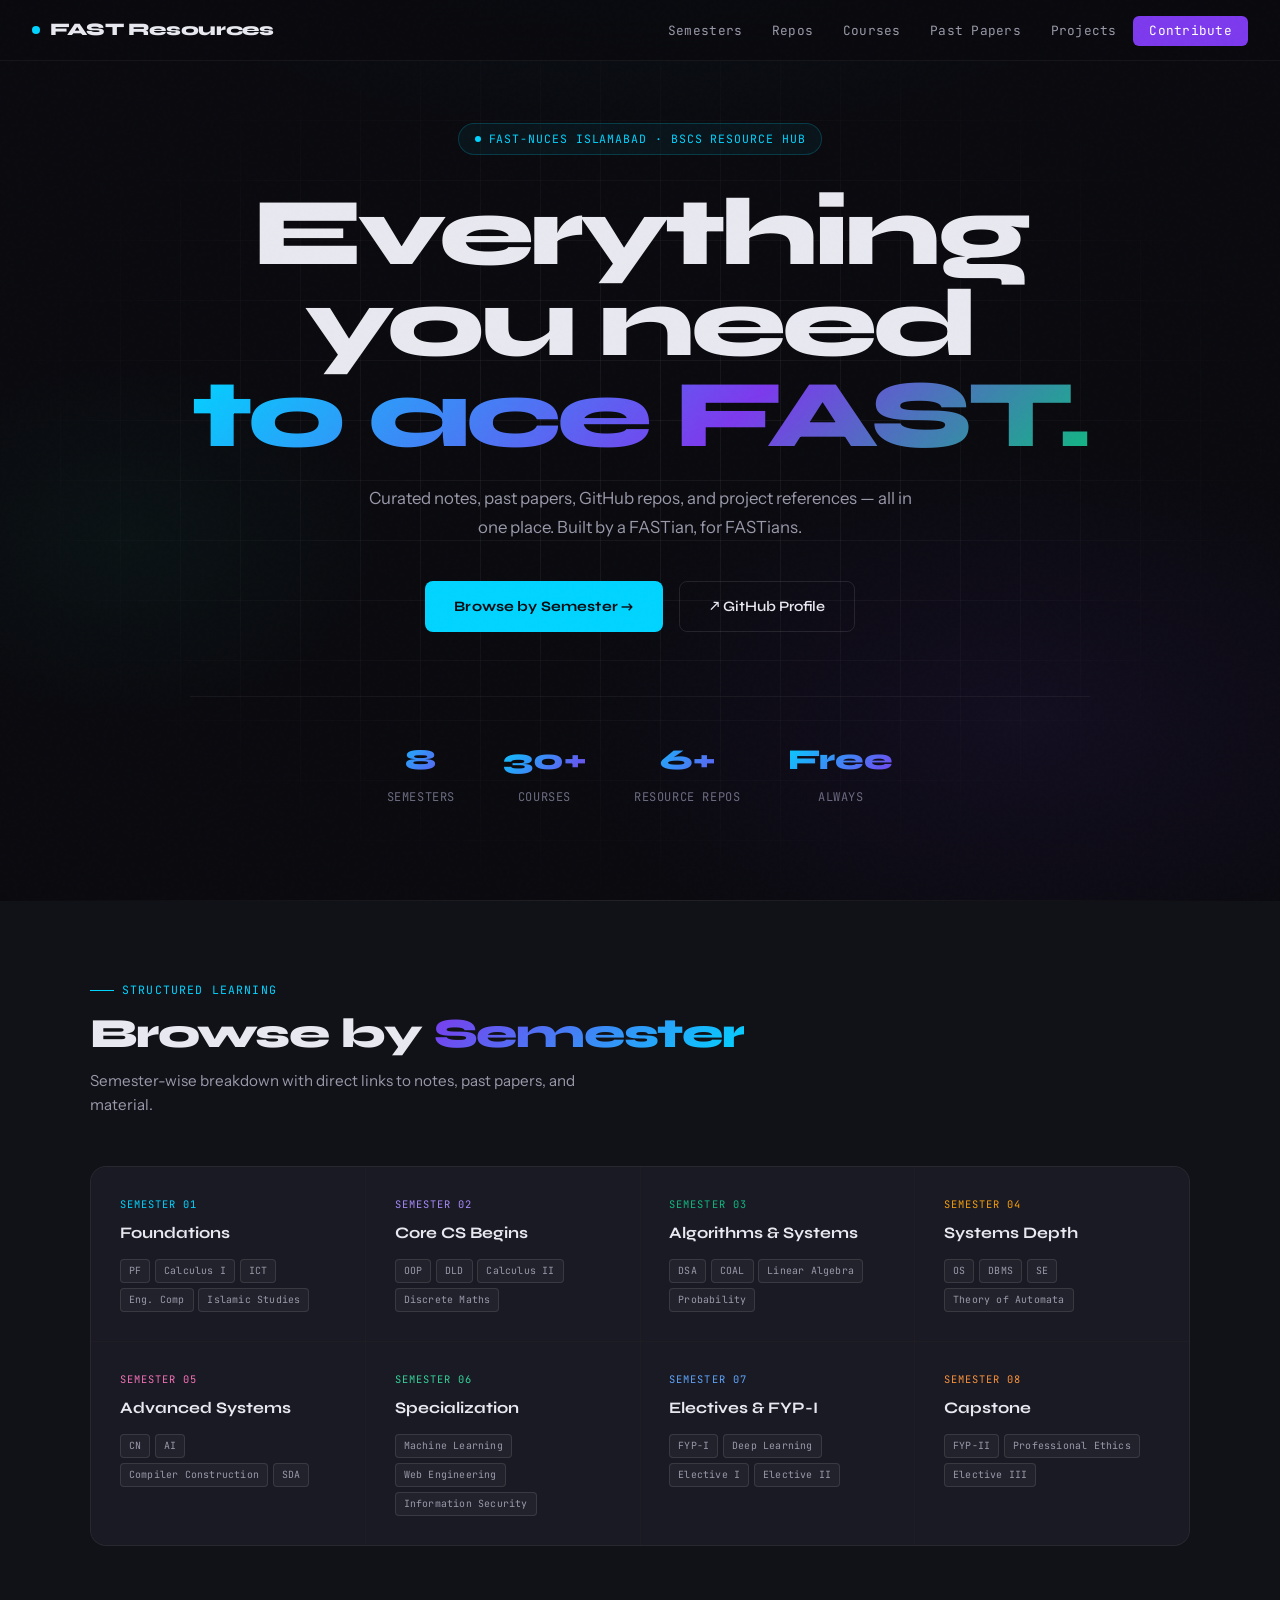
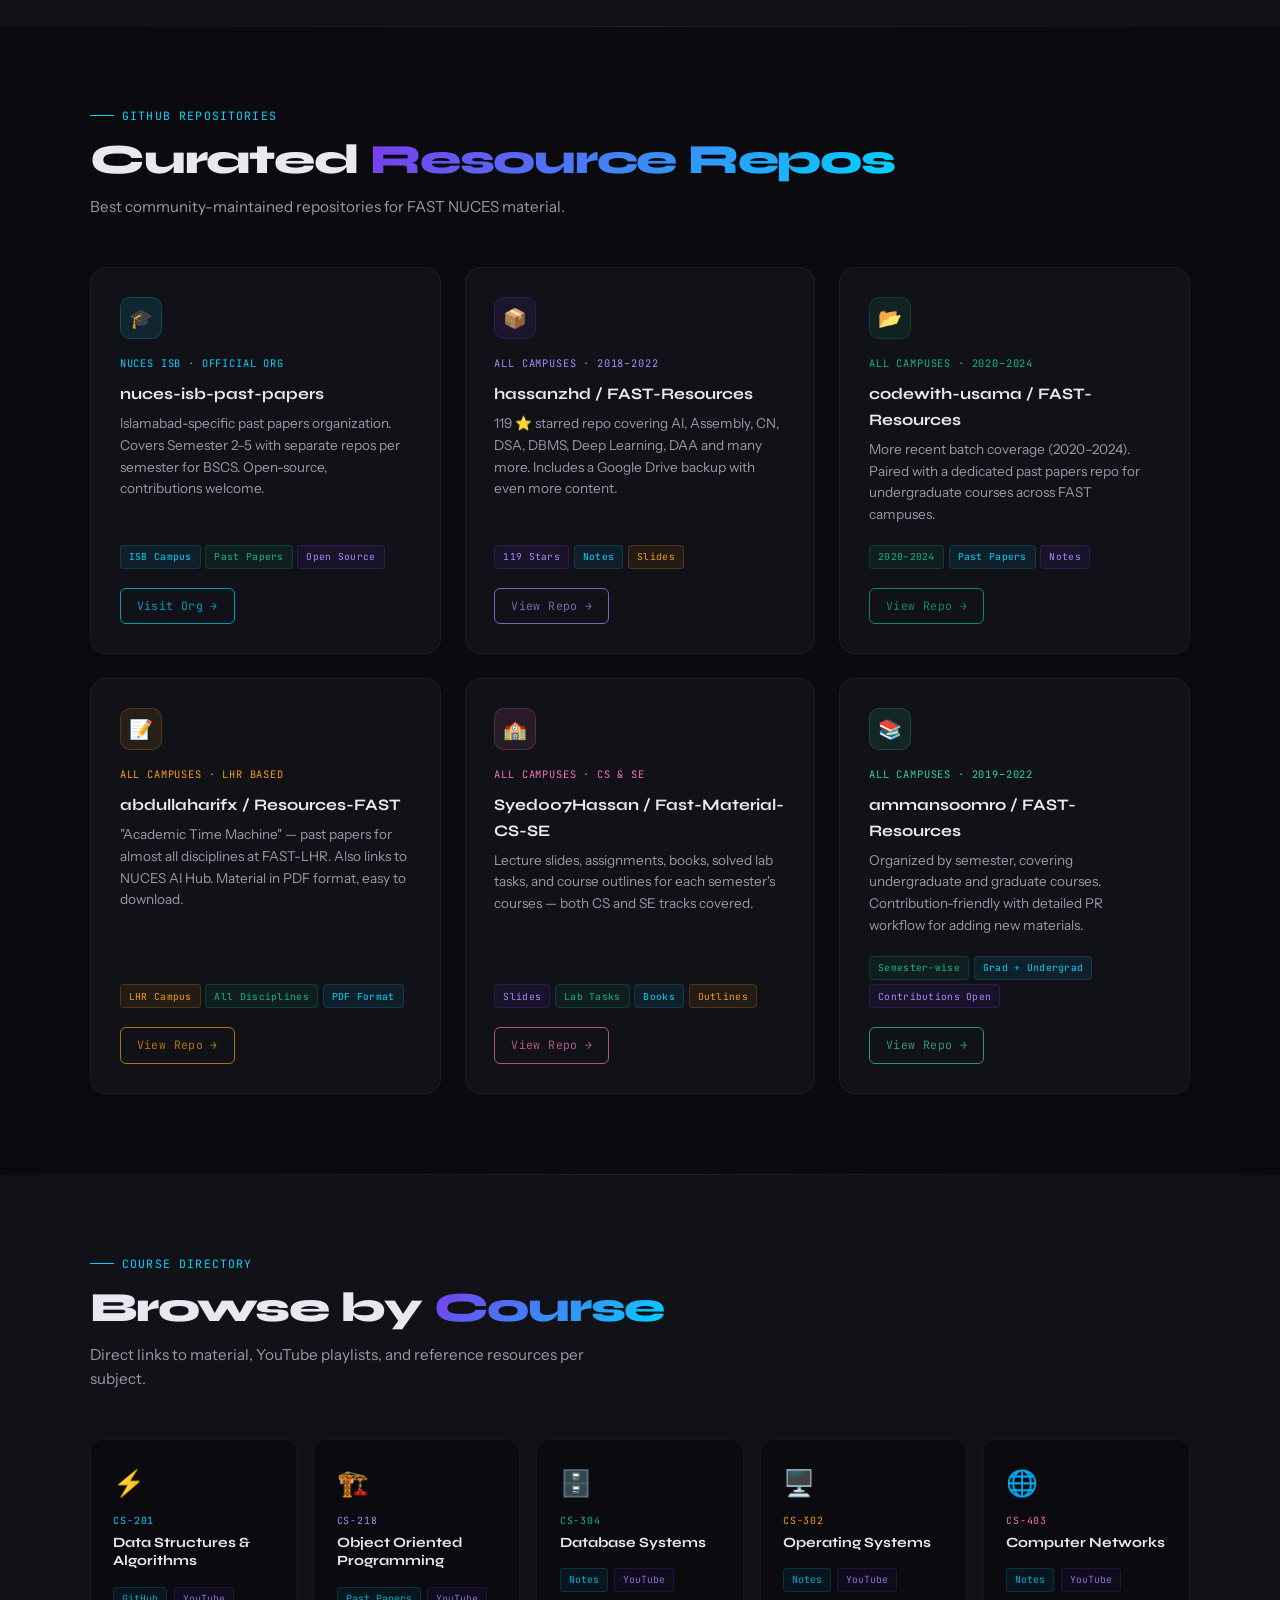
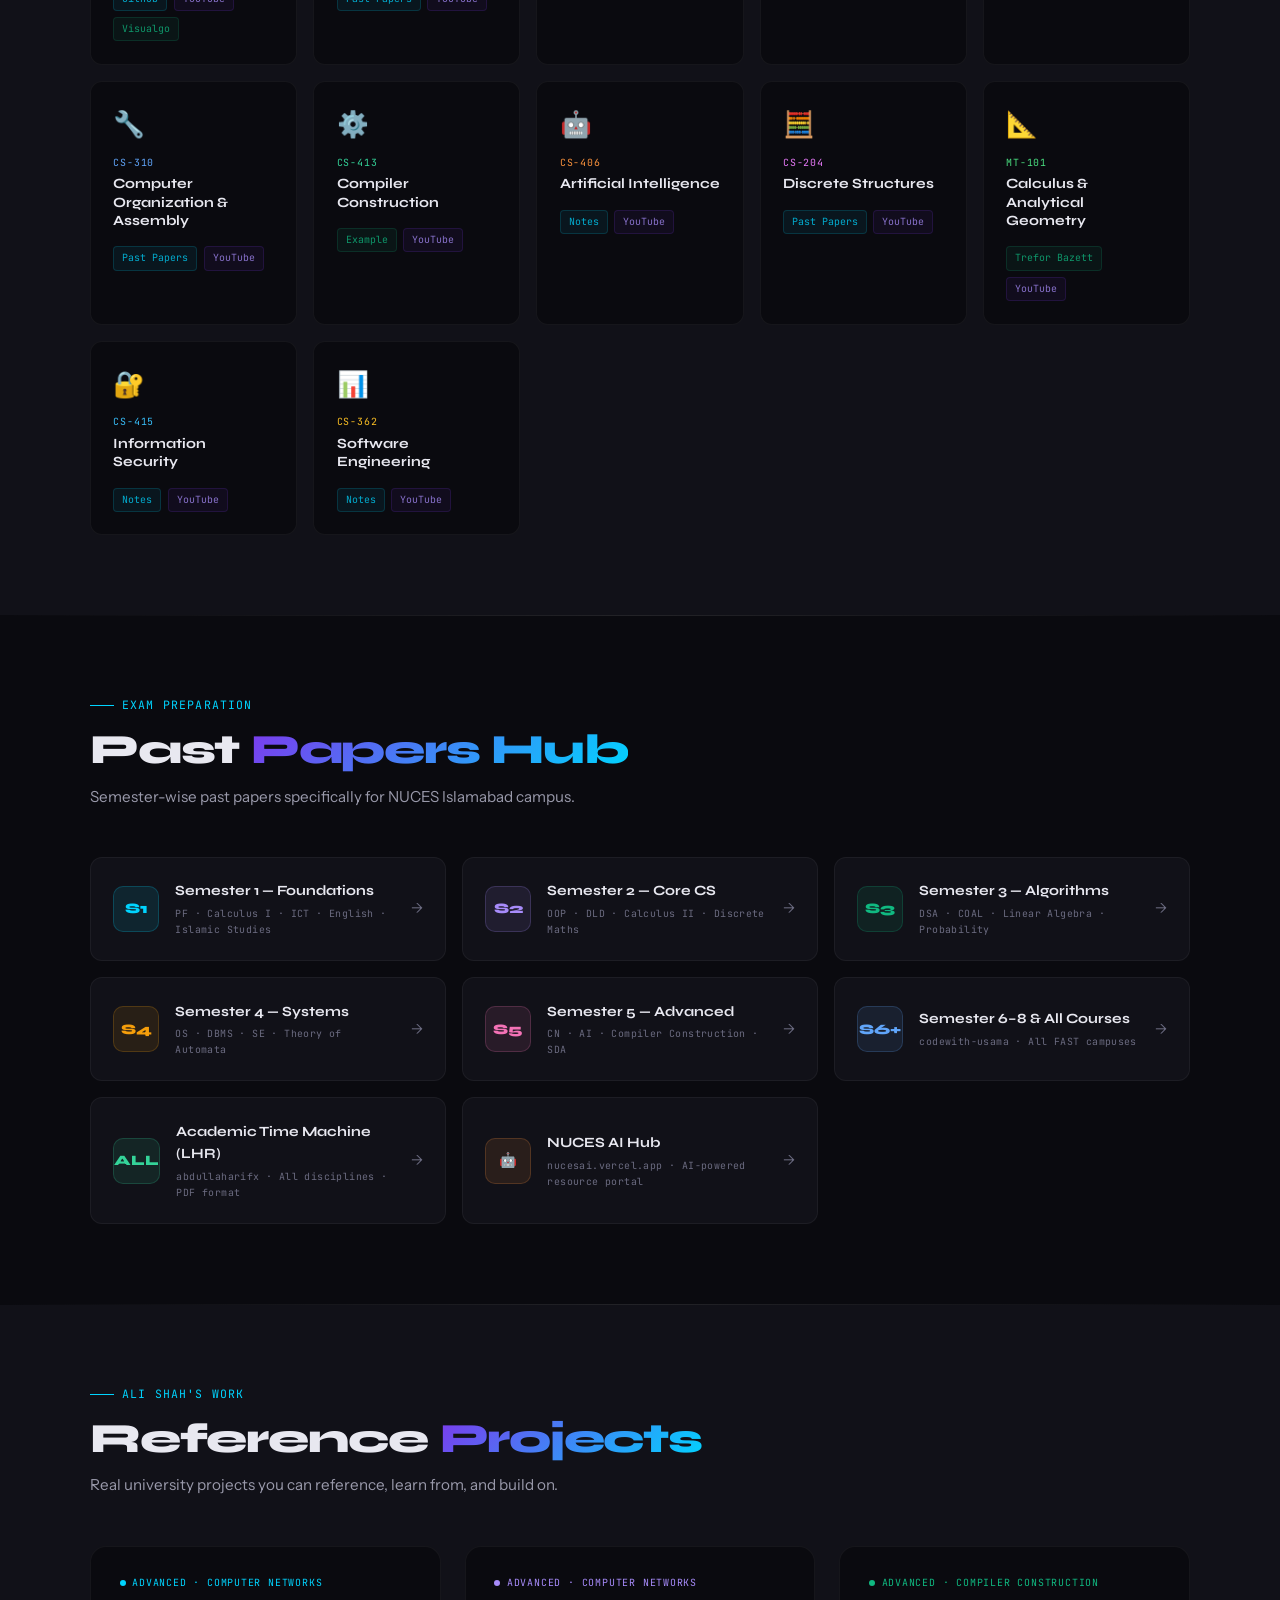
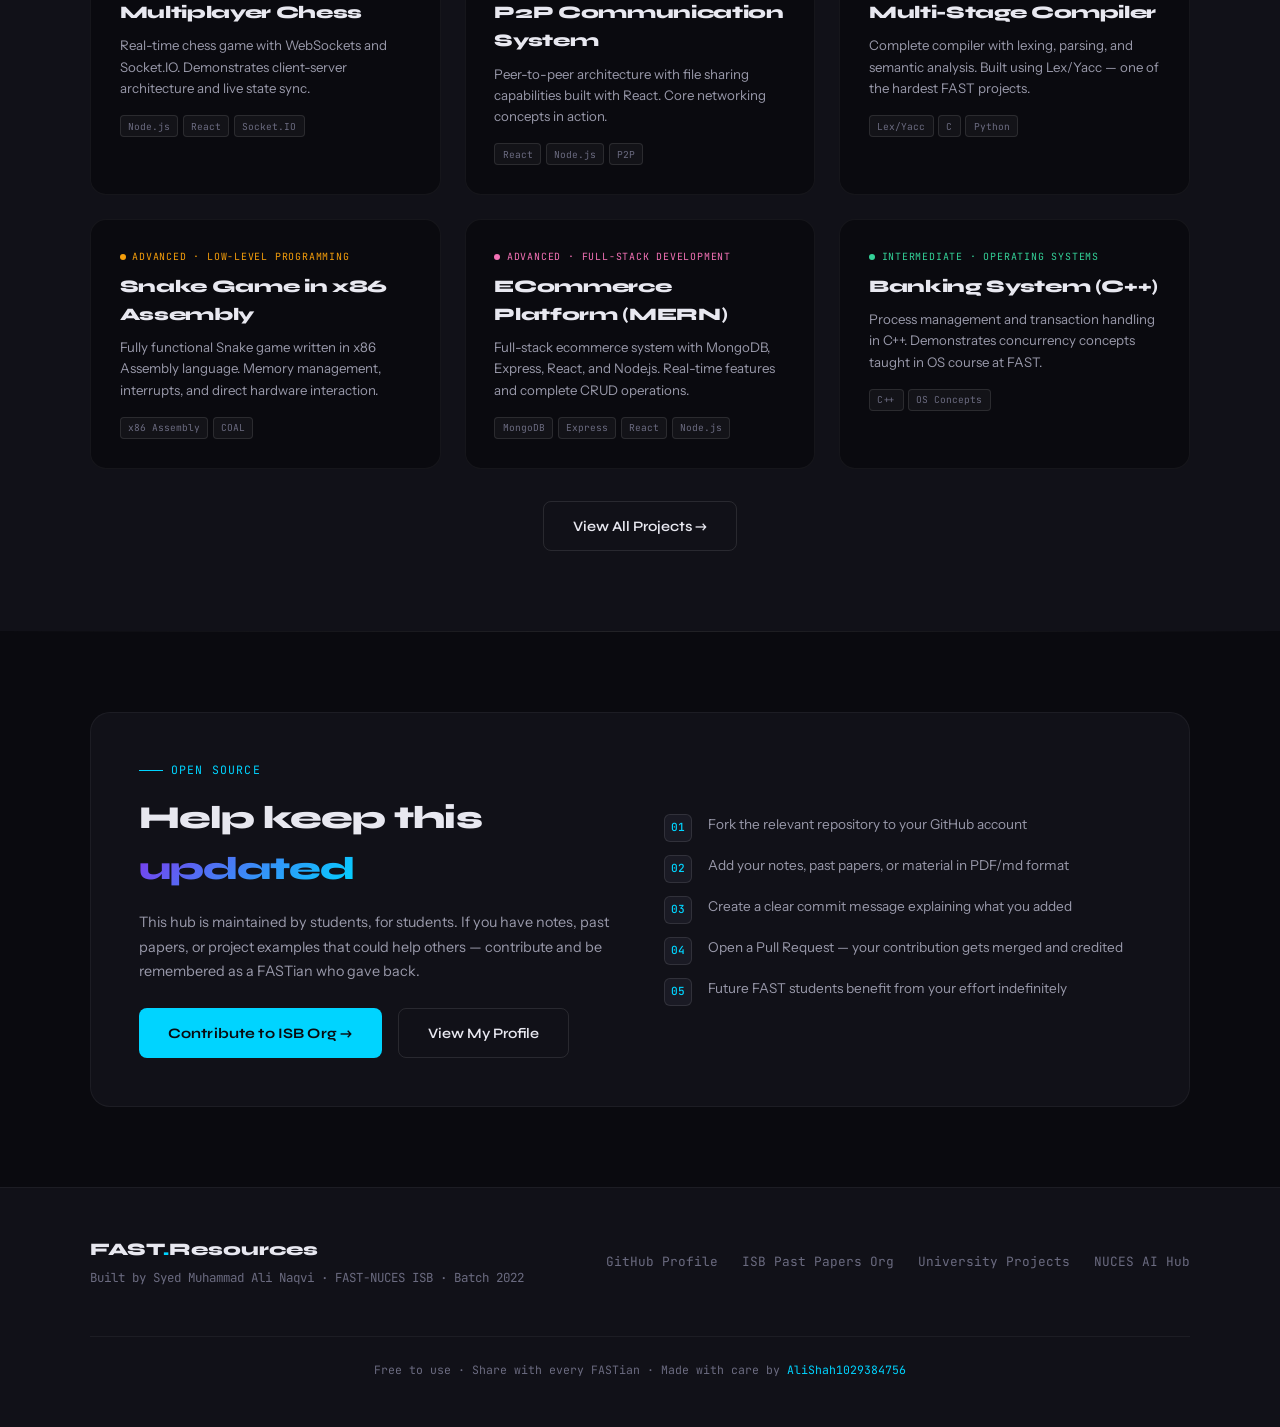
==== index.html @ dc17f8e6 "feat: add FAST-NUCES resource hub website" ====
<!DOCTYPE html>
<html lang="en">
<head>
<meta charset="UTF-8">
<meta name="viewport" content="width=device-width, initial-scale=1.0">
<title>FAST NUCES — Resource Hub</title>
<meta name="description" content="FAST-NUCES resource hub with semester-wise notes, past papers, course links, curated repositories, and project references.">
<link rel="preconnect" href="https://fonts.googleapis.com">
<link href="https://fonts.googleapis.com/css2?family=Syne:wght@400;600;700;800&family=JetBrains+Mono:wght@300;400;500&family=Instrument+Sans:wght@400;500;600&display=swap" rel="stylesheet">
<style>
  :root {
    --bg: #0a0a0f;
    --surface: #111118;
    --surface2: #1a1a24;
    --border: #ffffff0d;
    --border-bright: #ffffff1a;
    --accent: #00d4ff;
    --accent2: #7c3aed;
    --accent3: #10b981;
    --accent4: #f59e0b;
    --text: #e8e8f0;
    --text-muted: #6b6b80;
    --text-dim: #9999aa;
    --red: #ef4444;
    --font-display: 'Syne', sans-serif;
    --font-mono: 'JetBrains Mono', monospace;
    --font-body: 'Instrument Sans', sans-serif;
  }
  *, *::before, *::after { box-sizing: border-box; margin: 0; padding: 0; }
  html { scroll-behavior: smooth; }
  body {
    background: var(--bg);
    color: var(--text);
    font-family: var(--font-body);
    line-height: 1.6;
    overflow-x: hidden;
  }

  /* Noise texture overlay */
  body::before {
    content: '';
    position: fixed;
    inset: 0;
    background-image: url("data:image/svg+xml,%3Csvg viewBox='0 0 256 256' xmlns='http://www.w3.org/2000/svg'%3E%3Cfilter id='noise'%3E%3CfeTurbulence type='fractalNoise' baseFrequency='0.9' numOctaves='4' stitchTiles='stitch'/%3E%3C/filter%3E%3Crect width='100%25' height='100%25' filter='url(%23noise)' opacity='0.03'/%3E%3C/svg%3E");
    pointer-events: none;
    z-index: 1000;
    opacity: 0.4;
  }

  /* ===== SCROLLBAR ===== */
  ::-webkit-scrollbar { width: 4px; }
  ::-webkit-scrollbar-track { background: var(--bg); }
  ::-webkit-scrollbar-thumb { background: var(--accent2); border-radius: 2px; }

  /* ===== NAVBAR ===== */
  nav {
    position: fixed; top: 0; left: 0; right: 0;
    z-index: 100;
    display: flex; align-items: center; justify-content: space-between;
    padding: 1rem 2rem;
    background: rgba(10,10,15,0.85);
    backdrop-filter: blur(20px);
    border-bottom: 1px solid var(--border);
  }
  .nav-logo {
    font-family: var(--font-display);
    font-weight: 800;
    font-size: 1.1rem;
    letter-spacing: -0.02em;
    color: var(--text);
    text-decoration: none;
    display: flex; align-items: center; gap: 0.6rem;
  }
  .nav-logo span.dot {
    width: 8px; height: 8px;
    background: var(--accent);
    border-radius: 50%;
    display: inline-block;
    animation: pulse 2s infinite;
  }
  @keyframes pulse {
    0%,100% { opacity: 1; transform: scale(1); }
    50% { opacity: 0.4; transform: scale(0.8); }
  }
  .nav-links {
    display: flex; gap: 0.25rem;
    list-style: none;
  }
  .nav-links a {
    color: var(--text-dim);
    text-decoration: none;
    font-size: 0.8rem;
    font-family: var(--font-mono);
    padding: 0.4rem 0.8rem;
    border-radius: 6px;
    transition: all 0.2s;
    letter-spacing: 0.02em;
  }
  .nav-links a:hover { color: var(--accent); background: var(--surface2); }
  .nav-links a.active { color: var(--accent); background: var(--surface2); }
  .nav-cta {
    background: var(--accent2);
    color: white !important;
    padding: 0.4rem 1rem !important;
    border-radius: 6px !important;
  }
  .nav-cta:hover { background: #6d28d9 !important; }
  .hamburger { display: none; flex-direction: column; gap: 5px; cursor: pointer; padding: 4px; }
  .hamburger span { display: block; width: 22px; height: 2px; background: var(--text); border-radius: 2px; transition: all 0.3s; }

  /* ===== HERO ===== */
  .hero {
    min-height: 100vh;
    display: flex; flex-direction: column; justify-content: center;
    padding: 6rem 2rem 4rem;
    position: relative;
    overflow: hidden;
  }
  .hero-bg {
    position: absolute; inset: 0;
    background:
      radial-gradient(ellipse 80% 60% at 50% -20%, rgba(0,212,255,0.06) 0%, transparent 60%),
      radial-gradient(ellipse 60% 50% at 80% 80%, rgba(124,58,237,0.08) 0%, transparent 60%),
      radial-gradient(ellipse 40% 40% at 10% 60%, rgba(16,185,129,0.05) 0%, transparent 50%);
  }
  .hero-grid {
    position: absolute; inset: 0;
    background-image:
      linear-gradient(var(--border) 1px, transparent 1px),
      linear-gradient(90deg, var(--border) 1px, transparent 1px);
    background-size: 60px 60px;
    mask-image: radial-gradient(ellipse at center, black 20%, transparent 75%);
  }
  .hero-content {
    position: relative;
    max-width: 900px;
    margin: 0 auto;
    text-align: center;
  }
  .hero-badge {
    display: inline-flex; align-items: center; gap: 0.5rem;
    font-family: var(--font-mono);
    font-size: 0.72rem;
    color: var(--accent);
    border: 1px solid rgba(0,212,255,0.2);
    padding: 0.35rem 1rem;
    border-radius: 100px;
    margin-bottom: 2rem;
    background: rgba(0,212,255,0.05);
    letter-spacing: 0.08em;
    text-transform: uppercase;
    animation: fadeDown 0.6s ease both;
  }
  .hero-badge::before {
    content: '';
    width: 6px; height: 6px;
    background: var(--accent);
    border-radius: 50%;
  }
  .hero h1 {
    font-family: var(--font-display);
    font-size: clamp(3rem, 8vw, 6rem);
    font-weight: 800;
    line-height: 0.95;
    letter-spacing: -0.04em;
    margin-bottom: 1.5rem;
    animation: fadeDown 0.6s 0.1s ease both;
  }
  .hero h1 .line1 { display: block; color: var(--text); }
  .hero h1 .line2 {
    display: block;
    background: linear-gradient(135deg, var(--accent) 0%, var(--accent2) 60%, var(--accent3) 100%);
    -webkit-background-clip: text; -webkit-text-fill-color: transparent;
    background-clip: text;
  }
  .hero-desc {
    font-size: 1.05rem;
    color: var(--text-dim);
    max-width: 560px;
    margin: 0 auto 2.5rem;
    animation: fadeDown 0.6s 0.2s ease both;
    line-height: 1.7;
  }
  .hero-actions {
    display: flex; gap: 1rem; justify-content: center; flex-wrap: wrap;
    animation: fadeDown 0.6s 0.3s ease both;
  }
  .btn-primary {
    display: inline-flex; align-items: center; gap: 0.5rem;
    background: var(--accent);
    color: #0a0a0f;
    font-family: var(--font-display);
    font-weight: 700;
    font-size: 0.9rem;
    padding: 0.8rem 1.8rem;
    border-radius: 8px;
    text-decoration: none;
    letter-spacing: 0.01em;
    transition: all 0.2s;
  }
  .btn-primary:hover { background: #00b8d9; transform: translateY(-2px); box-shadow: 0 8px 30px rgba(0,212,255,0.3); }
  .btn-secondary {
    display: inline-flex; align-items: center; gap: 0.5rem;
    background: transparent;
    color: var(--text);
    font-family: var(--font-display);
    font-weight: 600;
    font-size: 0.9rem;
    padding: 0.8rem 1.8rem;
    border-radius: 8px;
    border: 1px solid var(--border-bright);
    text-decoration: none;
    transition: all 0.2s;
  }
  .btn-secondary:hover { border-color: var(--accent2); color: var(--accent2); transform: translateY(-2px); }

  /* Stats row */
  .hero-stats {
    display: flex; justify-content: center; gap: 3rem; flex-wrap: wrap;
    margin-top: 4rem;
    padding-top: 2.5rem;
    border-top: 1px solid var(--border);
    animation: fadeDown 0.6s 0.4s ease both;
  }
  .stat { text-align: center; }
  .stat-num {
    font-family: var(--font-display);
    font-size: 1.8rem; font-weight: 800;
    background: linear-gradient(135deg, var(--accent), var(--accent2));
    -webkit-background-clip: text; -webkit-text-fill-color: transparent; background-clip: text;
    display: block;
  }
  .stat-label { font-size: 0.75rem; color: var(--text-muted); font-family: var(--font-mono); letter-spacing: 0.05em; text-transform: uppercase; }

  /* ===== SECTION WRAPPER ===== */
  section { padding: 5rem 2rem; }
  .container { max-width: 1100px; margin: 0 auto; }
  .section-header { margin-bottom: 3rem; }
  .section-tag {
    font-family: var(--font-mono);
    font-size: 0.72rem;
    color: var(--accent);
    letter-spacing: 0.1em;
    text-transform: uppercase;
    display: flex; align-items: center; gap: 0.5rem;
    margin-bottom: 0.75rem;
  }
  .section-tag::before {
    content: '';
    width: 24px; height: 1px; background: var(--accent);
  }
  .section-title {
    font-family: var(--font-display);
    font-size: clamp(1.8rem, 4vw, 2.6rem);
    font-weight: 800;
    letter-spacing: -0.03em;
    color: var(--text);
    line-height: 1.1;
  }
  .section-title span {
    background: linear-gradient(135deg, var(--accent2), var(--accent));
    -webkit-background-clip: text; -webkit-text-fill-color: transparent; background-clip: text;
  }
  .section-desc {
    color: var(--text-dim);
    margin-top: 0.75rem;
    font-size: 0.95rem;
    max-width: 500px;
  }

  /* ===== SEMESTER SECTION ===== */
  #semesters { background: var(--surface); }
  .sem-grid {
    display: grid;
    grid-template-columns: repeat(auto-fill, minmax(240px, 1fr));
    gap: 1px;
    background: var(--border);
    border: 1px solid var(--border);
    border-radius: 16px;
    overflow: hidden;
  }
  .sem-card {
    background: var(--surface2);
    padding: 1.8rem;
    cursor: pointer;
    transition: all 0.25s;
    position: relative;
    overflow: hidden;
    text-decoration: none;
    display: block;
  }
  .sem-card::before {
    content: '';
    position: absolute; top: 0; left: 0; right: 0; height: 2px;
    background: linear-gradient(90deg, transparent, var(--sem-color, var(--accent)), transparent);
    opacity: 0;
    transition: opacity 0.3s;
  }
  .sem-card:hover::before { opacity: 1; }
  .sem-card:hover { background: #1e1e2c; transform: translateY(-2px); }
  .sem-num {
    font-family: var(--font-mono);
    font-size: 0.65rem;
    color: var(--sem-color, var(--accent));
    letter-spacing: 0.1em;
    text-transform: uppercase;
    margin-bottom: 0.5rem;
  }
  .sem-title {
    font-family: var(--font-display);
    font-size: 1rem;
    font-weight: 700;
    color: var(--text);
    margin-bottom: 0.8rem;
  }
  .sem-courses {
    display: flex; flex-wrap: wrap; gap: 0.3rem;
  }
  .sem-tag {
    font-size: 0.62rem;
    font-family: var(--font-mono);
    padding: 0.2rem 0.5rem;
    background: rgba(255,255,255,0.04);
    border: 1px solid var(--border-bright);
    border-radius: 4px;
    color: var(--text-dim);
    letter-spacing: 0.02em;
  }
  .sem-arrow {
    position: absolute; right: 1.2rem; top: 50%; transform: translateY(-50%);
    color: var(--text-muted); font-size: 1.2rem;
    opacity: 0; transition: all 0.2s;
  }
  .sem-card:hover .sem-arrow { opacity: 1; right: 0.9rem; color: var(--sem-color, var(--accent)); }

  /* ===== RESOURCES GRID ===== */
  .resources-grid {
    display: grid;
    grid-template-columns: repeat(auto-fill, minmax(320px, 1fr));
    gap: 1.5rem;
  }
  .resource-card {
    background: var(--surface);
    border: 1px solid var(--border);
    border-radius: 16px;
    padding: 1.8rem;
    transition: all 0.25s;
    position: relative;
    overflow: hidden;
    text-decoration: none;
    display: flex; flex-direction: column;
  }
  .resource-card::after {
    content: '';
    position: absolute;
    bottom: 0; left: 0; right: 0;
    height: 1px;
    background: linear-gradient(90deg, transparent, var(--card-accent, var(--accent)), transparent);
    opacity: 0;
    transition: opacity 0.3s;
  }
  .resource-card:hover::after { opacity: 1; }
  .resource-card:hover {
    border-color: var(--border-bright);
    transform: translateY(-3px);
    box-shadow: 0 16px 40px rgba(0,0,0,0.4);
  }
  .resource-icon {
    width: 42px; height: 42px;
    border-radius: 10px;
    display: flex; align-items: center; justify-content: center;
    font-size: 1.2rem;
    margin-bottom: 1rem;
    background: var(--icon-bg, rgba(0,212,255,0.1));
    border: 1px solid var(--icon-border, rgba(0,212,255,0.2));
  }
  .resource-name {
    font-family: var(--font-display);
    font-size: 1rem;
    font-weight: 700;
    color: var(--text);
    margin-bottom: 0.4rem;
  }
  .resource-campus {
    font-family: var(--font-mono);
    font-size: 0.65rem;
    letter-spacing: 0.08em;
    text-transform: uppercase;
    color: var(--card-accent, var(--accent));
    margin-bottom: 0.6rem;
  }
  .resource-desc {
    font-size: 0.85rem;
    color: var(--text-dim);
    flex: 1;
    line-height: 1.6;
    margin-bottom: 1.2rem;
  }
  .resource-tags {
    display: flex; flex-wrap: wrap; gap: 0.3rem;
    margin-bottom: 1.2rem;
  }
  .rtag {
    font-family: var(--font-mono);
    font-size: 0.6rem;
    padding: 0.2rem 0.5rem;
    border-radius: 4px;
    letter-spacing: 0.03em;
  }
  .rtag-blue { background: rgba(0,212,255,0.08); color: var(--accent); border: 1px solid rgba(0,212,255,0.15); }
  .rtag-purple { background: rgba(124,58,237,0.08); color: #a78bfa; border: 1px solid rgba(124,58,237,0.2); }
  .rtag-green { background: rgba(16,185,129,0.08); color: var(--accent3); border: 1px solid rgba(16,185,129,0.2); }
  .rtag-yellow { background: rgba(245,158,11,0.08); color: var(--accent4); border: 1px solid rgba(245,158,11,0.2); }
  .resource-link {
    display: inline-flex; align-items: center; gap: 0.4rem;
    font-family: var(--font-mono);
    font-size: 0.72rem;
    color: var(--card-accent, var(--accent));
    text-decoration: none;
    letter-spacing: 0.03em;
    margin-top: auto;
    padding: 0.5rem 1rem;
    border: 1px solid var(--card-accent, var(--accent));
    border-radius: 6px;
    width: fit-content;
    opacity: 0.7;
    transition: all 0.2s;
  }
  .resource-link:hover { opacity: 1; background: rgba(255,255,255,0.04); }

  /* ===== COURSES SECTION ===== */
  #courses { background: var(--surface); }
  .courses-grid {
    display: grid;
    grid-template-columns: repeat(auto-fill, minmax(200px, 1fr));
    gap: 1rem;
  }
  .course-card {
    background: var(--bg);
    border: 1px solid var(--border);
    border-radius: 12px;
    padding: 1.4rem;
    transition: all 0.2s;
    cursor: pointer;
    position: relative;
    overflow: hidden;
  }
  .course-card:hover {
    border-color: var(--c-color, var(--accent));
    background: var(--surface2);
    transform: translateY(-2px);
  }
  .course-card:hover .course-icon { transform: scale(1.1); }
  .course-icon {
    font-size: 1.6rem; margin-bottom: 0.6rem;
    display: block;
    transition: transform 0.2s;
  }
  .course-code {
    font-family: var(--font-mono);
    font-size: 0.62rem;
    letter-spacing: 0.08em;
    text-transform: uppercase;
    color: var(--c-color, var(--accent));
    margin-bottom: 0.3rem;
  }
  .course-name {
    font-family: var(--font-display);
    font-size: 0.88rem;
    font-weight: 700;
    color: var(--text);
    line-height: 1.3;
  }
  .course-links {
    display: flex; gap: 0.4rem; margin-top: 1rem; flex-wrap: wrap;
  }
  .clink {
    font-size: 0.62rem;
    font-family: var(--font-mono);
    padding: 0.2rem 0.5rem;
    border-radius: 4px;
    text-decoration: none;
    transition: all 0.2s;
  }
  .clink:hover { opacity: 1; }
  .clink-blue { background: rgba(0,212,255,0.08); color: var(--accent); border: 1px solid rgba(0,212,255,0.2); opacity: 0.8; }
  .clink-purple { background: rgba(124,58,237,0.08); color: #a78bfa; border: 1px solid rgba(124,58,237,0.2); opacity: 0.8; }
  .clink-green { background: rgba(16,185,129,0.08); color: var(--accent3); border: 1px solid rgba(16,185,129,0.2); opacity: 0.8; }

  /* ===== PAST PAPERS SECTION ===== */
  .papers-grid {
    display: grid;
    grid-template-columns: repeat(auto-fill, minmax(280px, 1fr));
    gap: 1rem;
  }
  .paper-card {
    background: var(--surface);
    border: 1px solid var(--border);
    border-radius: 12px;
    padding: 1.4rem;
    display: flex; align-items: center; gap: 1rem;
    transition: all 0.2s;
    text-decoration: none;
  }
  .paper-card:hover {
    border-color: var(--border-bright);
    background: var(--surface2);
    transform: translateX(4px);
  }
  .paper-sem-badge {
    min-width: 46px; height: 46px;
    border-radius: 10px;
    display: flex; align-items: center; justify-content: center;
    font-family: var(--font-display);
    font-weight: 800;
    font-size: 0.9rem;
    background: var(--badge-bg, rgba(0,212,255,0.1));
    color: var(--badge-color, var(--accent));
    border: 1px solid var(--badge-border, rgba(0,212,255,0.2));
    flex-shrink: 0;
  }
  .paper-info { flex: 1; }
  .paper-title {
    font-family: var(--font-display);
    font-size: 0.88rem;
    font-weight: 700;
    color: var(--text);
    margin-bottom: 0.2rem;
  }
  .paper-meta {
    font-family: var(--font-mono);
    font-size: 0.62rem;
    color: var(--text-muted);
    letter-spacing: 0.04em;
  }
  .paper-arrow { color: var(--text-muted); font-size: 0.9rem; transition: all 0.2s; }
  .paper-card:hover .paper-arrow { color: var(--accent); transform: translateX(3px); }

  /* ===== PROJECTS SECTION ===== */
  #projects { background: var(--surface); }
  .projects-grid {
    display: grid;
    grid-template-columns: repeat(auto-fill, minmax(300px, 1fr));
    gap: 1.5rem;
  }
  .project-card {
    background: var(--bg);
    border: 1px solid var(--border);
    border-radius: 16px;
    padding: 1.8rem;
    transition: all 0.25s;
    position: relative;
    overflow: hidden;
    text-decoration: none;
    display: block;
  }
  .project-card:hover {
    border-color: var(--p-color, var(--accent2));
    transform: translateY(-3px);
    box-shadow: 0 16px 40px rgba(0,0,0,0.4);
  }
  .project-level {
    font-family: var(--font-mono);
    font-size: 0.62rem;
    letter-spacing: 0.08em;
    text-transform: uppercase;
    color: var(--p-color, var(--accent2));
    margin-bottom: 0.5rem;
    display: flex; align-items: center; gap: 0.4rem;
  }
  .project-level::before {
    content: '';
    width: 6px; height: 6px;
    border-radius: 50%;
    background: var(--p-color, var(--accent2));
  }
  .project-name {
    font-family: var(--font-display);
    font-size: 1.1rem;
    font-weight: 800;
    color: var(--text);
    margin-bottom: 0.5rem;
    letter-spacing: -0.02em;
  }
  .project-desc {
    font-size: 0.83rem;
    color: var(--text-dim);
    line-height: 1.6;
    margin-bottom: 1rem;
  }
  .project-stack {
    display: flex; flex-wrap: wrap; gap: 0.3rem;
  }
  .stack-tag {
    font-family: var(--font-mono);
    font-size: 0.6rem;
    padding: 0.15rem 0.45rem;
    background: rgba(255,255,255,0.04);
    border: 1px solid var(--border-bright);
    border-radius: 4px;
    color: var(--text-muted);
  }

  /* ===== CONTRIBUTE SECTION ===== */
  .contribute-box {
    background: var(--surface);
    border: 1px solid var(--border);
    border-radius: 20px;
    padding: 3rem;
    display: grid;
    grid-template-columns: 1fr 1fr;
    gap: 3rem;
    align-items: center;
    position: relative;
    overflow: hidden;
  }
  .contribute-box::before {
    content: '';
    position: absolute; top: -1px; left: 0; right: 0; height: 1px;
    background: linear-gradient(90deg, transparent, var(--accent2), var(--accent), transparent);
  }
  .contribute-title {
    font-family: var(--font-display);
    font-size: 2rem;
    font-weight: 800;
    letter-spacing: -0.03em;
    margin-bottom: 1rem;
  }
  .contribute-title span {
    background: linear-gradient(135deg, var(--accent2), var(--accent));
    -webkit-background-clip: text; -webkit-text-fill-color: transparent; background-clip: text;
  }
  .contribute-desc {
    color: var(--text-dim);
    font-size: 0.9rem;
    line-height: 1.7;
    margin-bottom: 1.5rem;
  }
  .steps-list { list-style: none; display: flex; flex-direction: column; gap: 0.8rem; }
  .steps-list li {
    display: flex; align-items: flex-start; gap: 1rem;
    font-size: 0.85rem; color: var(--text-dim);
  }
  .step-num {
    min-width: 28px; height: 28px;
    border-radius: 6px;
    background: var(--surface2);
    border: 1px solid var(--border-bright);
    display: flex; align-items: center; justify-content: center;
    font-family: var(--font-mono);
    font-size: 0.7rem;
    color: var(--accent);
    font-weight: 500;
    flex-shrink: 0;
  }

  /* ===== FOOTER ===== */
  footer {
    background: var(--surface);
    border-top: 1px solid var(--border);
    padding: 3rem 2rem;
  }
  .footer-inner {
    max-width: 1100px; margin: 0 auto;
    display: flex; justify-content: space-between; align-items: center;
    flex-wrap: wrap; gap: 1rem;
  }
  .footer-brand {
    font-family: var(--font-display);
    font-weight: 800;
    font-size: 1.1rem;
    color: var(--text);
  }
  .footer-brand span { color: var(--accent); }
  .footer-desc {
    font-size: 0.78rem;
    color: var(--text-muted);
    margin-top: 0.2rem;
    font-family: var(--font-mono);
  }
  .footer-links {
    display: flex; gap: 1.5rem; flex-wrap: wrap;
  }
  .footer-links a {
    font-size: 0.8rem;
    color: var(--text-muted);
    text-decoration: none;
    font-family: var(--font-mono);
    transition: color 0.2s;
  }
  .footer-links a:hover { color: var(--accent); }
  .footer-copy {
    width: 100%;
    text-align: center;
    margin-top: 2rem;
    padding-top: 1.5rem;
    border-top: 1px solid var(--border);
    font-size: 0.72rem;
    color: var(--text-muted);
    font-family: var(--font-mono);
  }
  .footer-copy a { color: var(--accent); text-decoration: none; }

  /* ===== DIVIDER ===== */
  .divider {
    height: 1px;
    background: linear-gradient(90deg, transparent, var(--border-bright), transparent);
    margin: 0;
  }

  /* ===== ANIMATIONS ===== */
  @keyframes fadeDown {
    from { opacity: 0; transform: translateY(-16px); }
    to { opacity: 1; transform: translateY(0); }
  }
  .reveal {
    opacity: 0; transform: translateY(20px);
    transition: opacity 0.5s ease, transform 0.5s ease;
  }
  .reveal.visible { opacity: 1; transform: translateY(0); }

  /* ===== MOBILE ===== */
  @media (max-width: 768px) {
    .nav-links { display: none; flex-direction: column; position: absolute; top: 100%; left: 0; right: 0; background: rgba(10,10,15,0.98); padding: 1rem; border-bottom: 1px solid var(--border); }
    .nav-links.open { display: flex; }
    .hamburger { display: flex; }
    .hero { padding: 5rem 1.2rem 3rem; }
    .hero h1 { font-size: 2.8rem; }
    section { padding: 3.5rem 1.2rem; }
    .contribute-box { grid-template-columns: 1fr; gap: 2rem; padding: 2rem; }
    .resources-grid { grid-template-columns: 1fr; }
    .hero-stats { gap: 1.5rem; }
    .footer-inner { flex-direction: column; text-align: center; }
  }
</style>
</head>
<body>

<!-- NAVBAR -->
<nav>
  <a href="#" class="nav-logo">
    <span class="dot"></span>
    FAST Resources
  </a>
  <ul class="nav-links" id="navLinks">
    <li><a href="#semesters">Semesters</a></li>
    <li><a href="#repositories">Repos</a></li>
    <li><a href="#courses">Courses</a></li>
    <li><a href="#pastpapers">Past Papers</a></li>
    <li><a href="#projects">Projects</a></li>
    <li><a href="#contribute" class="nav-cta">Contribute</a></li>
  </ul>
  <div class="hamburger" id="hamburger" onclick="toggleNav()">
    <span></span><span></span><span></span>
  </div>
</nav>

<!-- HERO -->
<section class="hero" id="home">
  <div class="hero-bg"></div>
  <div class="hero-grid"></div>
  <div class="hero-content">
    <div class="hero-badge">FAST-NUCES Islamabad · BSCS Resource Hub</div>
    <h1>
      <span class="line1">Everything you need</span>
      <span class="line2">to ace FAST.</span>
    </h1>
    <p class="hero-desc">
      Curated notes, past papers, GitHub repos, and project references — all in one place.
      Built by a FASTian, for FASTians.
    </p>
    <div class="hero-actions">
      <a href="#semesters" class="btn-primary">Browse by Semester →</a>
      <a href="https://github.com/AliShah1029384756" target="_blank" class="btn-secondary">↗ GitHub Profile</a>
    </div>
    <div class="hero-stats">
      <div class="stat">
        <span class="stat-num">8</span>
        <span class="stat-label">Semesters</span>
      </div>
      <div class="stat">
        <span class="stat-num">30+</span>
        <span class="stat-label">Courses</span>
      </div>
      <div class="stat">
        <span class="stat-num">6+</span>
        <span class="stat-label">Resource Repos</span>
      </div>
      <div class="stat">
        <span class="stat-num">Free</span>
        <span class="stat-label">Always</span>
      </div>
    </div>
  </div>
</section>

<div class="divider"></div>

<!-- SEMESTER SECTION -->
<section id="semesters">
  <div class="container">
    <div class="section-header reveal">
      <div class="section-tag">Structured Learning</div>
      <h2 class="section-title">Browse by <span>Semester</span></h2>
      <p class="section-desc">Semester-wise breakdown with direct links to notes, past papers, and material.</p>
    </div>
    <div class="sem-grid reveal">

      <a href="https://github.com/nuces-isb-past-papers" target="_blank" class="sem-card" style="--sem-color:#00d4ff">
        <div class="sem-num">Semester 01</div>
        <div class="sem-title">Foundations</div>
        <div class="sem-courses">
          <span class="sem-tag">PF</span>
          <span class="sem-tag">Calculus I</span>
          <span class="sem-tag">ICT</span>
          <span class="sem-tag">Eng. Comp</span>
          <span class="sem-tag">Islamic Studies</span>
        </div>
        <span class="sem-arrow">→</span>
      </a>

      <a href="https://github.com/nuces-isb-past-papers/BS-CS-Semester-2" target="_blank" class="sem-card" style="--sem-color:#a78bfa">
        <div class="sem-num">Semester 02</div>
        <div class="sem-title">Core CS Begins</div>
        <div class="sem-courses">
          <span class="sem-tag">OOP</span>
          <span class="sem-tag">DLD</span>
          <span class="sem-tag">Calculus II</span>
          <span class="sem-tag">Discrete Maths</span>
        </div>
        <span class="sem-arrow">→</span>
      </a>

      <a href="https://github.com/nuces-isb-past-papers/BS-CS-Semester-3" target="_blank" class="sem-card" style="--sem-color:#10b981">
        <div class="sem-num">Semester 03</div>
        <div class="sem-title">Algorithms & Systems</div>
        <div class="sem-courses">
          <span class="sem-tag">DSA</span>
          <span class="sem-tag">COAL</span>
          <span class="sem-tag">Linear Algebra</span>
          <span class="sem-tag">Probability</span>
        </div>
        <span class="sem-arrow">→</span>
      </a>

      <a href="https://github.com/nuces-isb-past-papers/BS-CS-Semester-4" target="_blank" class="sem-card" style="--sem-color:#f59e0b">
        <div class="sem-num">Semester 04</div>
        <div class="sem-title">Systems Depth</div>
        <div class="sem-courses">
          <span class="sem-tag">OS</span>
          <span class="sem-tag">DBMS</span>
          <span class="sem-tag">SE</span>
          <span class="sem-tag">Theory of Automata</span>
        </div>
        <span class="sem-arrow">→</span>
      </a>

      <a href="https://github.com/nuces-isb-past-papers/BS-CS-Semester-5" target="_blank" class="sem-card" style="--sem-color:#f472b6">
        <div class="sem-num">Semester 05</div>
        <div class="sem-title">Advanced Systems</div>
        <div class="sem-courses">
          <span class="sem-tag">CN</span>
          <span class="sem-tag">AI</span>
          <span class="sem-tag">Compiler Construction</span>
          <span class="sem-tag">SDA</span>
        </div>
        <span class="sem-arrow">→</span>
      </a>

      <a href="https://github.com/nuces-isb-past-papers" target="_blank" class="sem-card" style="--sem-color:#34d399">
        <div class="sem-num">Semester 06</div>
        <div class="sem-title">Specialization</div>
        <div class="sem-courses">
          <span class="sem-tag">Machine Learning</span>
          <span class="sem-tag">Web Engineering</span>
          <span class="sem-tag">Information Security</span>
        </div>
        <span class="sem-arrow">→</span>
      </a>

      <a href="https://github.com/nuces-isb-past-papers" target="_blank" class="sem-card" style="--sem-color:#60a5fa">
        <div class="sem-num">Semester 07</div>
        <div class="sem-title">Electives & FYP-I</div>
        <div class="sem-courses">
          <span class="sem-tag">FYP-I</span>
          <span class="sem-tag">Deep Learning</span>
          <span class="sem-tag">Elective I</span>
          <span class="sem-tag">Elective II</span>
        </div>
        <span class="sem-arrow">→</span>
      </a>

      <a href="https://github.com/nuces-isb-past-papers" target="_blank" class="sem-card" style="--sem-color:#fb923c">
        <div class="sem-num">Semester 08</div>
        <div class="sem-title">Capstone</div>
        <div class="sem-courses">
          <span class="sem-tag">FYP-II</span>
          <span class="sem-tag">Professional Ethics</span>
          <span class="sem-tag">Elective III</span>
        </div>
        <span class="sem-arrow">→</span>
      </a>

    </div>
  </div>
</section>

<div class="divider"></div>

<!-- REPOSITORIES -->
<section id="repositories">
  <div class="container">
    <div class="section-header reveal">
      <div class="section-tag">GitHub Repositories</div>
      <h2 class="section-title">Curated <span>Resource Repos</span></h2>
      <p class="section-desc">Best community-maintained repositories for FAST NUCES material.</p>
    </div>
    <div class="resources-grid">

      <div class="resource-card reveal" style="--card-accent:#00d4ff; --icon-bg:rgba(0,212,255,0.1); --icon-border:rgba(0,212,255,0.2)">
        <div class="resource-icon">🎓</div>
        <div class="resource-campus">NUCES ISB · Official Org</div>
        <div class="resource-name">nuces-isb-past-papers</div>
        <div class="resource-desc">Islamabad-specific past papers organization. Covers Semester 2–5 with separate repos per semester for BSCS. Open-source, contributions welcome.</div>
        <div class="resource-tags">
          <span class="rtag rtag-blue">ISB Campus</span>
          <span class="rtag rtag-green">Past Papers</span>
          <span class="rtag rtag-purple">Open Source</span>
        </div>
        <a href="https://github.com/nuces-isb-past-papers" target="_blank" class="resource-link">Visit Org →</a>
      </div>

      <div class="resource-card reveal" style="--card-accent:#a78bfa; --icon-bg:rgba(124,58,237,0.1); --icon-border:rgba(124,58,237,0.2)">
        <div class="resource-icon">📦</div>
        <div class="resource-campus">ALL CAMPUSES · 2018–2022</div>
        <div class="resource-name">hassanzhd / FAST-Resources</div>
        <div class="resource-desc">119 ⭐ starred repo covering AI, Assembly, CN, DSA, DBMS, Deep Learning, DAA and many more. Includes a Google Drive backup with even more content.</div>
        <div class="resource-tags">
          <span class="rtag rtag-purple">119 Stars</span>
          <span class="rtag rtag-blue">Notes</span>
          <span class="rtag rtag-yellow">Slides</span>
        </div>
        <a href="https://github.com/hassanzhd/FAST-Resources" target="_blank" class="resource-link">View Repo →</a>
      </div>

      <div class="resource-card reveal" style="--card-accent:#10b981; --icon-bg:rgba(16,185,129,0.1); --icon-border:rgba(16,185,129,0.2)">
        <div class="resource-icon">📂</div>
        <div class="resource-campus">ALL CAMPUSES · 2020–2024</div>
        <div class="resource-name">codewith-usama / FAST-Resources</div>
        <div class="resource-desc">More recent batch coverage (2020–2024). Paired with a dedicated past papers repo for undergraduate courses across FAST campuses.</div>
        <div class="resource-tags">
          <span class="rtag rtag-green">2020–2024</span>
          <span class="rtag rtag-blue">Past Papers</span>
          <span class="rtag rtag-purple">Notes</span>
        </div>
        <a href="https://github.com/codewith-usama/FAST-Resources" target="_blank" class="resource-link">View Repo →</a>
      </div>

      <div class="resource-card reveal" style="--card-accent:#f59e0b; --icon-bg:rgba(245,158,11,0.1); --icon-border:rgba(245,158,11,0.2)">
        <div class="resource-icon">📝</div>
        <div class="resource-campus">ALL CAMPUSES · LHR Based</div>
        <div class="resource-name">abdullaharifx / Resources-FAST</div>
        <div class="resource-desc">"Academic Time Machine" — past papers for almost all disciplines at FAST-LHR. Also links to NUCES AI Hub. Material in PDF format, easy to download.</div>
        <div class="resource-tags">
          <span class="rtag rtag-yellow">LHR Campus</span>
          <span class="rtag rtag-green">All Disciplines</span>
          <span class="rtag rtag-blue">PDF Format</span>
        </div>
        <a href="https://github.com/abdullaharifx/Resources-FAST" target="_blank" class="resource-link">View Repo →</a>
      </div>

      <div class="resource-card reveal" style="--card-accent:#f472b6; --icon-bg:rgba(244,114,182,0.1); --icon-border:rgba(244,114,182,0.2)">
        <div class="resource-icon">🏫</div>
        <div class="resource-campus">ALL CAMPUSES · CS & SE</div>
        <div class="resource-name">Syed007Hassan / Fast-Material-CS-SE</div>
        <div class="resource-desc">Lecture slides, assignments, books, solved lab tasks, and course outlines for each semester's courses — both CS and SE tracks covered.</div>
        <div class="resource-tags">
          <span class="rtag rtag-purple">Slides</span>
          <span class="rtag rtag-green">Lab Tasks</span>
          <span class="rtag rtag-blue">Books</span>
          <span class="rtag rtag-yellow">Outlines</span>
        </div>
        <a href="https://github.com/Syed007Hassan/Fast-Material-CS-SE" target="_blank" class="resource-link">View Repo →</a>
      </div>

      <div class="resource-card reveal" style="--card-accent:#34d399; --icon-bg:rgba(52,211,153,0.1); --icon-border:rgba(52,211,153,0.2)">
        <div class="resource-icon">📚</div>
        <div class="resource-campus">ALL CAMPUSES · 2019–2022</div>
        <div class="resource-name">ammansoomro / FAST-Resources</div>
        <div class="resource-desc">Organized by semester, covering undergraduate and graduate courses. Contribution-friendly with detailed PR workflow for adding new materials.</div>
        <div class="resource-tags">
          <span class="rtag rtag-green">Semester-wise</span>
          <span class="rtag rtag-blue">Grad + Undergrad</span>
          <span class="rtag rtag-purple">Contributions Open</span>
        </div>
        <a href="https://github.com/ammansoomro/FAST-Resources" target="_blank" class="resource-link">View Repo →</a>
      </div>

    </div>
  </div>
</section>

<div class="divider"></div>

<!-- COURSES -->
<section id="courses">
  <div class="container">
    <div class="section-header reveal">
      <div class="section-tag">Course Directory</div>
      <h2 class="section-title">Browse by <span>Course</span></h2>
      <p class="section-desc">Direct links to material, YouTube playlists, and reference resources per subject.</p>
    </div>
    <div class="courses-grid reveal">

      <div class="course-card" style="--c-color:#00d4ff">
        <span class="course-icon">⚡</span>
        <div class="course-code">CS-201</div>
        <div class="course-name">Data Structures & Algorithms</div>
        <div class="course-links">
          <a href="https://github.com/topics/fast-nuces" target="_blank" class="clink clink-blue">GitHub</a>
          <a href="https://www.youtube.com/results?search_query=DSA+complete+course" target="_blank" class="clink clink-purple">YouTube</a>
          <a href="https://visualgo.net" target="_blank" class="clink clink-green">Visualgo</a>
        </div>
      </div>

      <div class="course-card" style="--c-color:#a78bfa">
        <span class="course-icon">🏗️</span>
        <div class="course-code">CS-218</div>
        <div class="course-name">Object Oriented Programming</div>
        <div class="course-links">
          <a href="https://github.com/nuces-isb-past-papers" target="_blank" class="clink clink-blue">Past Papers</a>
          <a href="https://www.youtube.com/results?search_query=OOP+C%2B%2B+full+course" target="_blank" class="clink clink-purple">YouTube</a>
        </div>
      </div>

      <div class="course-card" style="--c-color:#10b981">
        <span class="course-icon">🗄️</span>
        <div class="course-code">CS-304</div>
        <div class="course-name">Database Systems</div>
        <div class="course-links">
          <a href="https://github.com/hassanzhd/FAST-Resources" target="_blank" class="clink clink-blue">Notes</a>
          <a href="https://www.youtube.com/results?search_query=database+systems+lecture" target="_blank" class="clink clink-purple">YouTube</a>
        </div>
      </div>

      <div class="course-card" style="--c-color:#f59e0b">
        <span class="course-icon">🖥️</span>
        <div class="course-code">CS-302</div>
        <div class="course-name">Operating Systems</div>
        <div class="course-links">
          <a href="https://github.com/hassanzhd/FAST-Resources" target="_blank" class="clink clink-blue">Notes</a>
          <a href="https://www.youtube.com/results?search_query=operating+systems+full+course" target="_blank" class="clink clink-purple">YouTube</a>
        </div>
      </div>

      <div class="course-card" style="--c-color:#f472b6">
        <span class="course-icon">🌐</span>
        <div class="course-code">CS-403</div>
        <div class="course-name">Computer Networks</div>
        <div class="course-links">
          <a href="https://github.com/hassanzhd/FAST-Resources" target="_blank" class="clink clink-blue">Notes</a>
          <a href="https://www.youtube.com/results?search_query=computer+networks+full+course" target="_blank" class="clink clink-purple">YouTube</a>
        </div>
      </div>

      <div class="course-card" style="--c-color:#60a5fa">
        <span class="course-icon">🔧</span>
        <div class="course-code">CS-310</div>
        <div class="course-name">Computer Organization & Assembly</div>
        <div class="course-links">
          <a href="https://github.com/nuces-isb-past-papers" target="_blank" class="clink clink-blue">Past Papers</a>
          <a href="https://www.youtube.com/results?search_query=assembly+language+COAL+FAST" target="_blank" class="clink clink-purple">YouTube</a>
        </div>
      </div>

      <div class="course-card" style="--c-color:#34d399">
        <span class="course-icon">⚙️</span>
        <div class="course-code">CS-413</div>
        <div class="course-name">Compiler Construction</div>
        <div class="course-links">
          <a href="https://github.com/AliShah1029384756/university-course-projects" target="_blank" class="clink clink-green">Example</a>
          <a href="https://www.youtube.com/results?search_query=compiler+construction+lectures" target="_blank" class="clink clink-purple">YouTube</a>
        </div>
      </div>

      <div class="course-card" style="--c-color:#fb923c">
        <span class="course-icon">🤖</span>
        <div class="course-code">CS-406</div>
        <div class="course-name">Artificial Intelligence</div>
        <div class="course-links">
          <a href="https://github.com/hassanzhd/FAST-Resources" target="_blank" class="clink clink-blue">Notes</a>
          <a href="https://www.youtube.com/results?search_query=artificial+intelligence+full+course" target="_blank" class="clink clink-purple">YouTube</a>
        </div>
      </div>

      <div class="course-card" style="--c-color:#e879f9">
        <span class="course-icon">🧮</span>
        <div class="course-code">CS-204</div>
        <div class="course-name">Discrete Structures</div>
        <div class="course-links">
          <a href="https://github.com/nuces-isb-past-papers" target="_blank" class="clink clink-blue">Past Papers</a>
          <a href="https://www.youtube.com/results?search_query=discrete+mathematics+full+course" target="_blank" class="clink clink-purple">YouTube</a>
        </div>
      </div>

      <div class="course-card" style="--c-color:#4ade80">
        <span class="course-icon">📐</span>
        <div class="course-code">MT-101</div>
        <div class="course-name">Calculus & Analytical Geometry</div>
        <div class="course-links">
          <a href="https://www.youtube.com/@DrTreforBazett" target="_blank" class="clink clink-green">Trefor Bazett</a>
          <a href="https://www.youtube.com/results?search_query=calculus+full+course" target="_blank" class="clink clink-purple">YouTube</a>
        </div>
      </div>

      <div class="course-card" style="--c-color:#38bdf8">
        <span class="course-icon">🔐</span>
        <div class="course-code">CS-415</div>
        <div class="course-name">Information Security</div>
        <div class="course-links">
          <a href="https://github.com/hassanzhd/FAST-Resources" target="_blank" class="clink clink-blue">Notes</a>
          <a href="https://www.youtube.com/results?search_query=information+security+lecture" target="_blank" class="clink clink-purple">YouTube</a>
        </div>
      </div>

      <div class="course-card" style="--c-color:#fbbf24">
        <span class="course-icon">📊</span>
        <div class="course-code">CS-362</div>
        <div class="course-name">Software Engineering</div>
        <div class="course-links">
          <a href="https://github.com/hassanzhd/FAST-Resources" target="_blank" class="clink clink-blue">Notes</a>
          <a href="https://www.youtube.com/results?search_query=software+engineering+course" target="_blank" class="clink clink-purple">YouTube</a>
        </div>
      </div>

    </div>
  </div>
</section>

<div class="divider"></div>

<!-- PAST PAPERS -->
<section id="pastpapers">
  <div class="container">
    <div class="section-header reveal">
      <div class="section-tag">Exam Preparation</div>
      <h2 class="section-title">Past <span>Papers Hub</span></h2>
      <p class="section-desc">Semester-wise past papers specifically for NUCES Islamabad campus.</p>
    </div>
    <div class="papers-grid reveal">

      <a href="https://github.com/nuces-isb-past-papers" target="_blank" class="paper-card"
         style="--badge-bg:rgba(0,212,255,0.1); --badge-color:#00d4ff; --badge-border:rgba(0,212,255,0.2)">
        <div class="paper-sem-badge">S1</div>
        <div class="paper-info">
          <div class="paper-title">Semester 1 — Foundations</div>
          <div class="paper-meta">PF · Calculus I · ICT · English · Islamic Studies</div>
        </div>
        <span class="paper-arrow">→</span>
      </a>

      <a href="https://github.com/nuces-isb-past-papers/BS-CS-Semester-2" target="_blank" class="paper-card"
         style="--badge-bg:rgba(167,139,250,0.1); --badge-color:#a78bfa; --badge-border:rgba(167,139,250,0.2)">
        <div class="paper-sem-badge">S2</div>
        <div class="paper-info">
          <div class="paper-title">Semester 2 — Core CS</div>
          <div class="paper-meta">OOP · DLD · Calculus II · Discrete Maths</div>
        </div>
        <span class="paper-arrow">→</span>
      </a>

      <a href="https://github.com/nuces-isb-past-papers/BS-CS-Semester-3" target="_blank" class="paper-card"
         style="--badge-bg:rgba(16,185,129,0.1); --badge-color:#10b981; --badge-border:rgba(16,185,129,0.2)">
        <div class="paper-sem-badge">S3</div>
        <div class="paper-info">
          <div class="paper-title">Semester 3 — Algorithms</div>
          <div class="paper-meta">DSA · COAL · Linear Algebra · Probability</div>
        </div>
        <span class="paper-arrow">→</span>
      </a>

      <a href="https://github.com/nuces-isb-past-papers/BS-CS-Semester-4" target="_blank" class="paper-card"
         style="--badge-bg:rgba(245,158,11,0.1); --badge-color:#f59e0b; --badge-border:rgba(245,158,11,0.2)">
        <div class="paper-sem-badge">S4</div>
        <div class="paper-info">
          <div class="paper-title">Semester 4 — Systems</div>
          <div class="paper-meta">OS · DBMS · SE · Theory of Automata</div>
        </div>
        <span class="paper-arrow">→</span>
      </a>

      <a href="https://github.com/nuces-isb-past-papers/BS-CS-Semester-5" target="_blank" class="paper-card"
         style="--badge-bg:rgba(244,114,182,0.1); --badge-color:#f472b6; --badge-border:rgba(244,114,182,0.2)">
        <div class="paper-sem-badge">S5</div>
        <div class="paper-info">
          <div class="paper-title">Semester 5 — Advanced</div>
          <div class="paper-meta">CN · AI · Compiler Construction · SDA</div>
        </div>
        <span class="paper-arrow">→</span>
      </a>

      <a href="https://github.com/codewith-usama/PastPaper-FAST-NUCES" target="_blank" class="paper-card"
         style="--badge-bg:rgba(96,165,250,0.1); --badge-color:#60a5fa; --badge-border:rgba(96,165,250,0.2)">
        <div class="paper-sem-badge">S6+</div>
        <div class="paper-info">
          <div class="paper-title">Semester 6–8 & All Courses</div>
          <div class="paper-meta">codewith-usama · All FAST campuses</div>
        </div>
        <span class="paper-arrow">→</span>
      </a>

      <a href="https://github.com/abdullaharifx/Resources-FAST" target="_blank" class="paper-card"
         style="--badge-bg:rgba(52,211,153,0.1); --badge-color:#34d399; --badge-border:rgba(52,211,153,0.2)">
        <div class="paper-sem-badge">ALL</div>
        <div class="paper-info">
          <div class="paper-title">Academic Time Machine (LHR)</div>
          <div class="paper-meta">abdullaharifx · All disciplines · PDF format</div>
        </div>
        <span class="paper-arrow">→</span>
      </a>

      <a href="https://nucesai.vercel.app" target="_blank" class="paper-card"
         style="--badge-bg:rgba(251,146,60,0.1); --badge-color:#fb923c; --badge-border:rgba(251,146,60,0.2)">
        <div class="paper-sem-badge">🤖</div>
        <div class="paper-info">
          <div class="paper-title">NUCES AI Hub</div>
          <div class="paper-meta">nucesai.vercel.app · AI-powered resource portal</div>
        </div>
        <span class="paper-arrow">→</span>
      </a>

    </div>
  </div>
</section>

<div class="divider"></div>

<!-- PROJECTS -->
<section id="projects">
  <div class="container">
    <div class="section-header reveal">
      <div class="section-tag">Ali Shah's Work</div>
      <h2 class="section-title">Reference <span>Projects</span></h2>
      <p class="section-desc">Real university projects you can reference, learn from, and build on.</p>
    </div>
    <div class="projects-grid reveal">

      <a href="https://github.com/AliShah1029384756/university-course-projects/tree/main/Chess%20Game" target="_blank"
         class="project-card" style="--p-color:#00d4ff">
        <div class="project-level">Advanced · Computer Networks</div>
        <div class="project-name">Multiplayer Chess</div>
        <div class="project-desc">Real-time chess game with WebSockets and Socket.IO. Demonstrates client-server architecture and live state sync.</div>
        <div class="project-stack">
          <span class="stack-tag">Node.js</span><span class="stack-tag">React</span><span class="stack-tag">Socket.IO</span>
        </div>
      </a>

      <a href="https://github.com/AliShah1029384756/university-course-projects/tree/main/P2P%20Communication%20System" target="_blank"
         class="project-card" style="--p-color:#a78bfa">
        <div class="project-level">Advanced · Computer Networks</div>
        <div class="project-name">P2P Communication System</div>
        <div class="project-desc">Peer-to-peer architecture with file sharing capabilities built with React. Core networking concepts in action.</div>
        <div class="project-stack">
          <span class="stack-tag">React</span><span class="stack-tag">Node.js</span><span class="stack-tag">P2P</span>
        </div>
      </a>

      <a href="https://github.com/AliShah1029384756/university-course-projects/tree/main/Compiler%20Project" target="_blank"
         class="project-card" style="--p-color:#10b981">
        <div class="project-level">Advanced · Compiler Construction</div>
        <div class="project-name">Multi-Stage Compiler</div>
        <div class="project-desc">Complete compiler with lexing, parsing, and semantic analysis. Built using Lex/Yacc — one of the hardest FAST projects.</div>
        <div class="project-stack">
          <span class="stack-tag">Lex/Yacc</span><span class="stack-tag">C</span><span class="stack-tag">Python</span>
        </div>
      </a>

      <a href="https://github.com/AliShah1029384756/university-course-projects/tree/main/Snake%20Game" target="_blank"
         class="project-card" style="--p-color:#f59e0b">
        <div class="project-level">Advanced · Low-Level Programming</div>
        <div class="project-name">Snake Game in x86 Assembly</div>
        <div class="project-desc">Fully functional Snake game written in x86 Assembly language. Memory management, interrupts, and direct hardware interaction.</div>
        <div class="project-stack">
          <span class="stack-tag">x86 Assembly</span><span class="stack-tag">COAL</span>
        </div>
      </a>

      <a href="https://github.com/AliShah1029384756/university-course-projects/tree/main/ECommerce%20Website" target="_blank"
         class="project-card" style="--p-color:#f472b6">
        <div class="project-level">Advanced · Full-Stack Development</div>
        <div class="project-name">ECommerce Platform (MERN)</div>
        <div class="project-desc">Full-stack ecommerce system with MongoDB, Express, React, and Node.js. Real-time features and complete CRUD operations.</div>
        <div class="project-stack">
          <span class="stack-tag">MongoDB</span><span class="stack-tag">Express</span><span class="stack-tag">React</span><span class="stack-tag">Node.js</span>
        </div>
      </a>

      <a href="https://github.com/AliShah1029384756/university-course-projects/tree/main/Banking%20System" target="_blank"
         class="project-card" style="--p-color:#34d399">
        <div class="project-level">Intermediate · Operating Systems</div>
        <div class="project-name">Banking System (C++)</div>
        <div class="project-desc">Process management and transaction handling in C++. Demonstrates concurrency concepts taught in OS course at FAST.</div>
        <div class="project-stack">
          <span class="stack-tag">C++</span><span class="stack-tag">OS Concepts</span>
        </div>
      </a>

    </div>

    <div style="text-align:center; margin-top: 2rem;" class="reveal">
      <a href="https://github.com/AliShah1029384756/university-course-projects" target="_blank" class="btn-secondary">
        View All Projects →
      </a>
    </div>
  </div>
</section>

<div class="divider"></div>

<!-- CONTRIBUTE -->
<section id="contribute">
  <div class="container">
    <div class="contribute-box reveal">
      <div>
        <div class="section-tag" style="margin-bottom:0.75rem">Open Source</div>
        <h2 class="contribute-title">Help keep this <span>updated</span></h2>
        <p class="contribute-desc">
          This hub is maintained by students, for students. If you have notes, past papers, or project examples that could help others — contribute and be remembered as a FASTian who gave back.
        </p>
        <div style="display:flex; gap:1rem; flex-wrap:wrap;">
          <a href="https://github.com/nuces-isb-past-papers" target="_blank" class="btn-primary">Contribute to ISB Org →</a>
          <a href="https://github.com/AliShah1029384756" target="_blank" class="btn-secondary">View My Profile</a>
        </div>
      </div>
      <div>
        <ul class="steps-list">
          <li><span class="step-num">01</span>Fork the relevant repository to your GitHub account</li>
          <li><span class="step-num">02</span>Add your notes, past papers, or material in PDF/md format</li>
          <li><span class="step-num">03</span>Create a clear commit message explaining what you added</li>
          <li><span class="step-num">04</span>Open a Pull Request — your contribution gets merged and credited</li>
          <li><span class="step-num">05</span>Future FAST students benefit from your effort indefinitely</li>
        </ul>
      </div>
    </div>
  </div>
</section>

<!-- FOOTER -->
<footer>
  <div class="footer-inner">
    <div>
      <div class="footer-brand">FAST<span>.</span>Resources</div>
      <div class="footer-desc">Built by Syed Muhammad Ali Naqvi · FAST-NUCES ISB · Batch 2022</div>
    </div>
    <div class="footer-links">
      <a href="https://github.com/AliShah1029384756" target="_blank">GitHub Profile</a>
      <a href="https://github.com/nuces-isb-past-papers" target="_blank">ISB Past Papers Org</a>
      <a href="https://github.com/AliShah1029384756/university-course-projects" target="_blank">University Projects</a>
      <a href="https://nucesai.vercel.app" target="_blank">NUCES AI Hub</a>
    </div>
    <div class="footer-copy">
      Free to use · Share with every FASTian · 
      Made with care by <a href="https://github.com/AliShah1029384756" target="_blank">AliShah1029384756</a>
    </div>
  </div>
</footer>

<script>
  // Nav toggle
  function toggleNav() {
    document.getElementById('navLinks').classList.toggle('open');
  }

  // Harden external links opened in new tabs
  document.querySelectorAll('a[target="_blank"]').forEach((link) => {
    link.setAttribute('rel', 'noopener noreferrer');
  });

  // Close mobile nav when a nav item is clicked
  document.querySelectorAll('#navLinks a').forEach((navLink) => {
    navLink.addEventListener('click', () => {
      document.getElementById('navLinks').classList.remove('open');
    });
  });

  // Scroll reveal
  const observer = new IntersectionObserver((entries) => {
    entries.forEach((entry, i) => {
      if (entry.isIntersecting) {
        setTimeout(() => entry.target.classList.add('visible'), i * 60);
      }
    });
  }, { threshold: 0.08, rootMargin: '0px 0px -40px 0px' });

  document.querySelectorAll('.reveal').forEach(el => observer.observe(el));

  // Active nav highlight on scroll
  const sections = document.querySelectorAll('section[id]');
  window.addEventListener('scroll', () => {
    let current = '';
    sections.forEach(sec => {
      if (window.scrollY >= sec.offsetTop - 120) current = sec.getAttribute('id');
    });
    document.querySelectorAll('.nav-links a').forEach(a => {
      a.classList.toggle('active', a.getAttribute('href') === '#' + current);
    });
  });
</script>
</body>
</html>
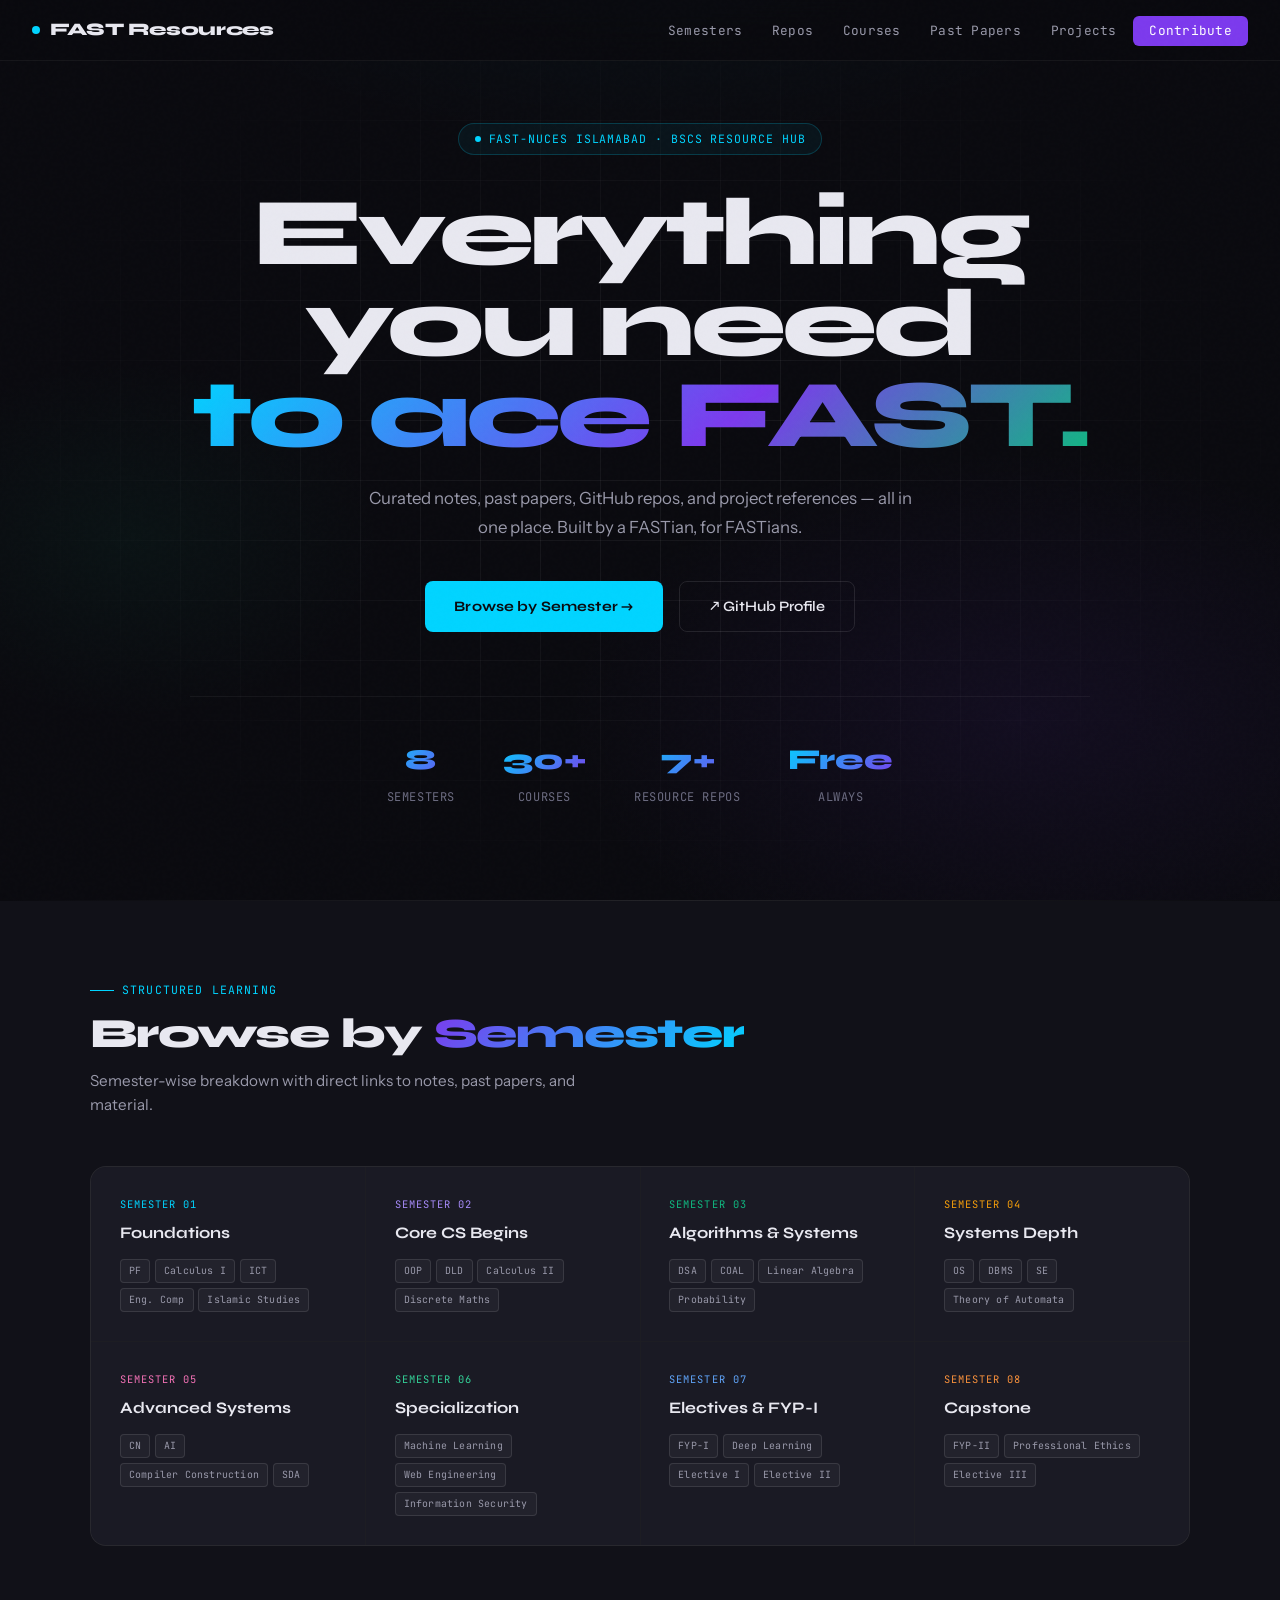
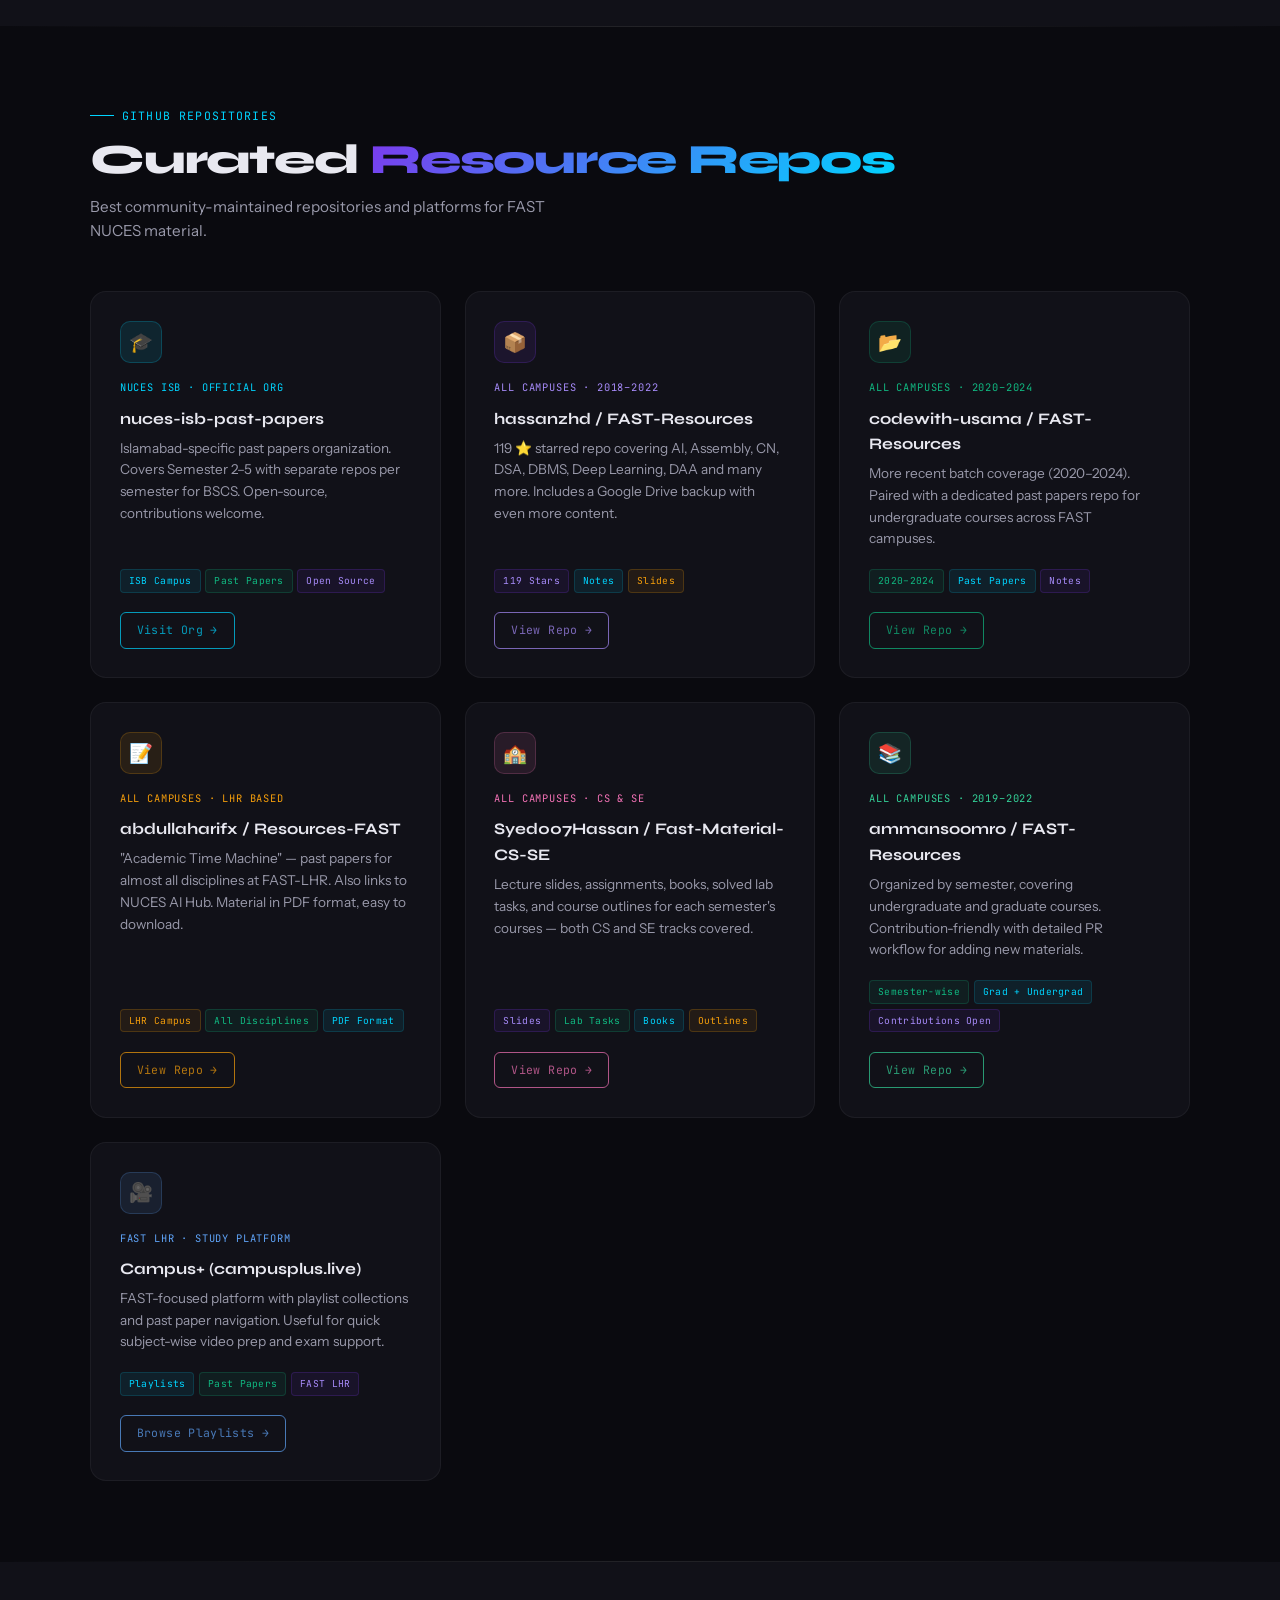
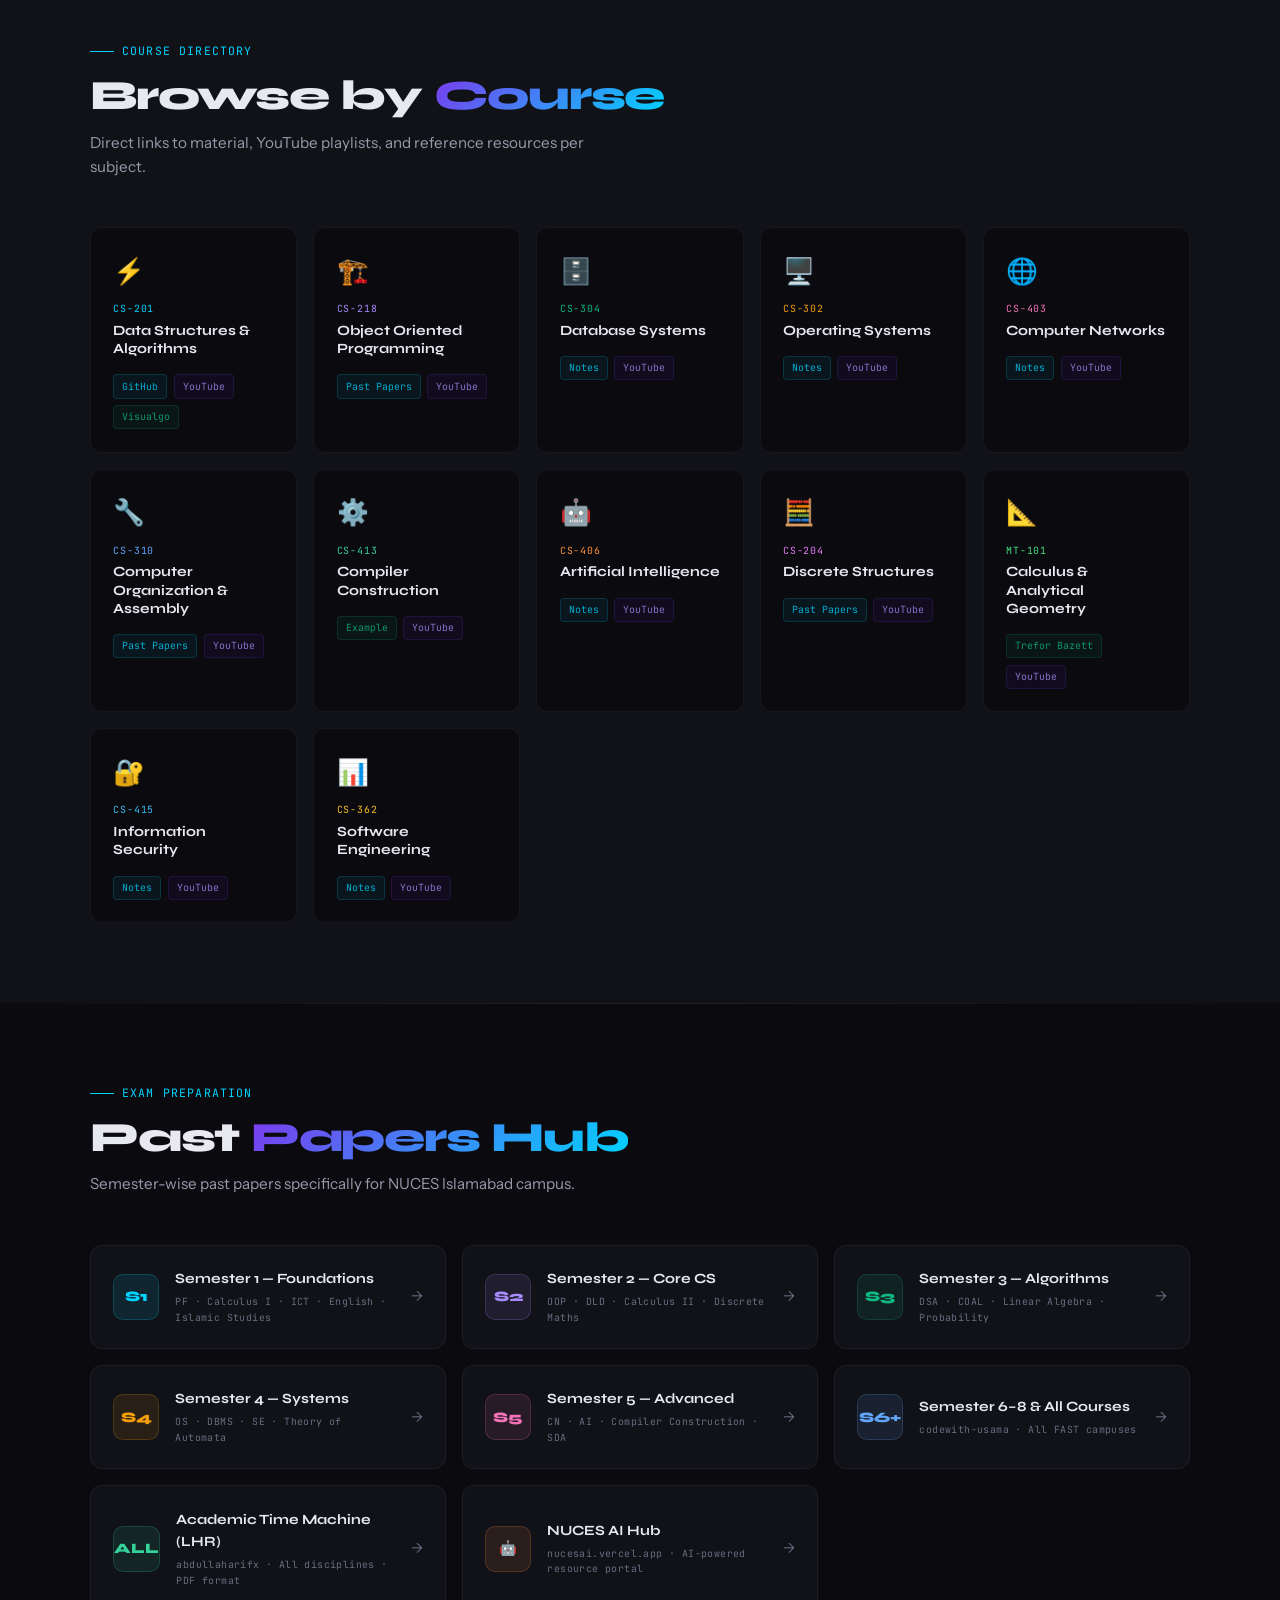
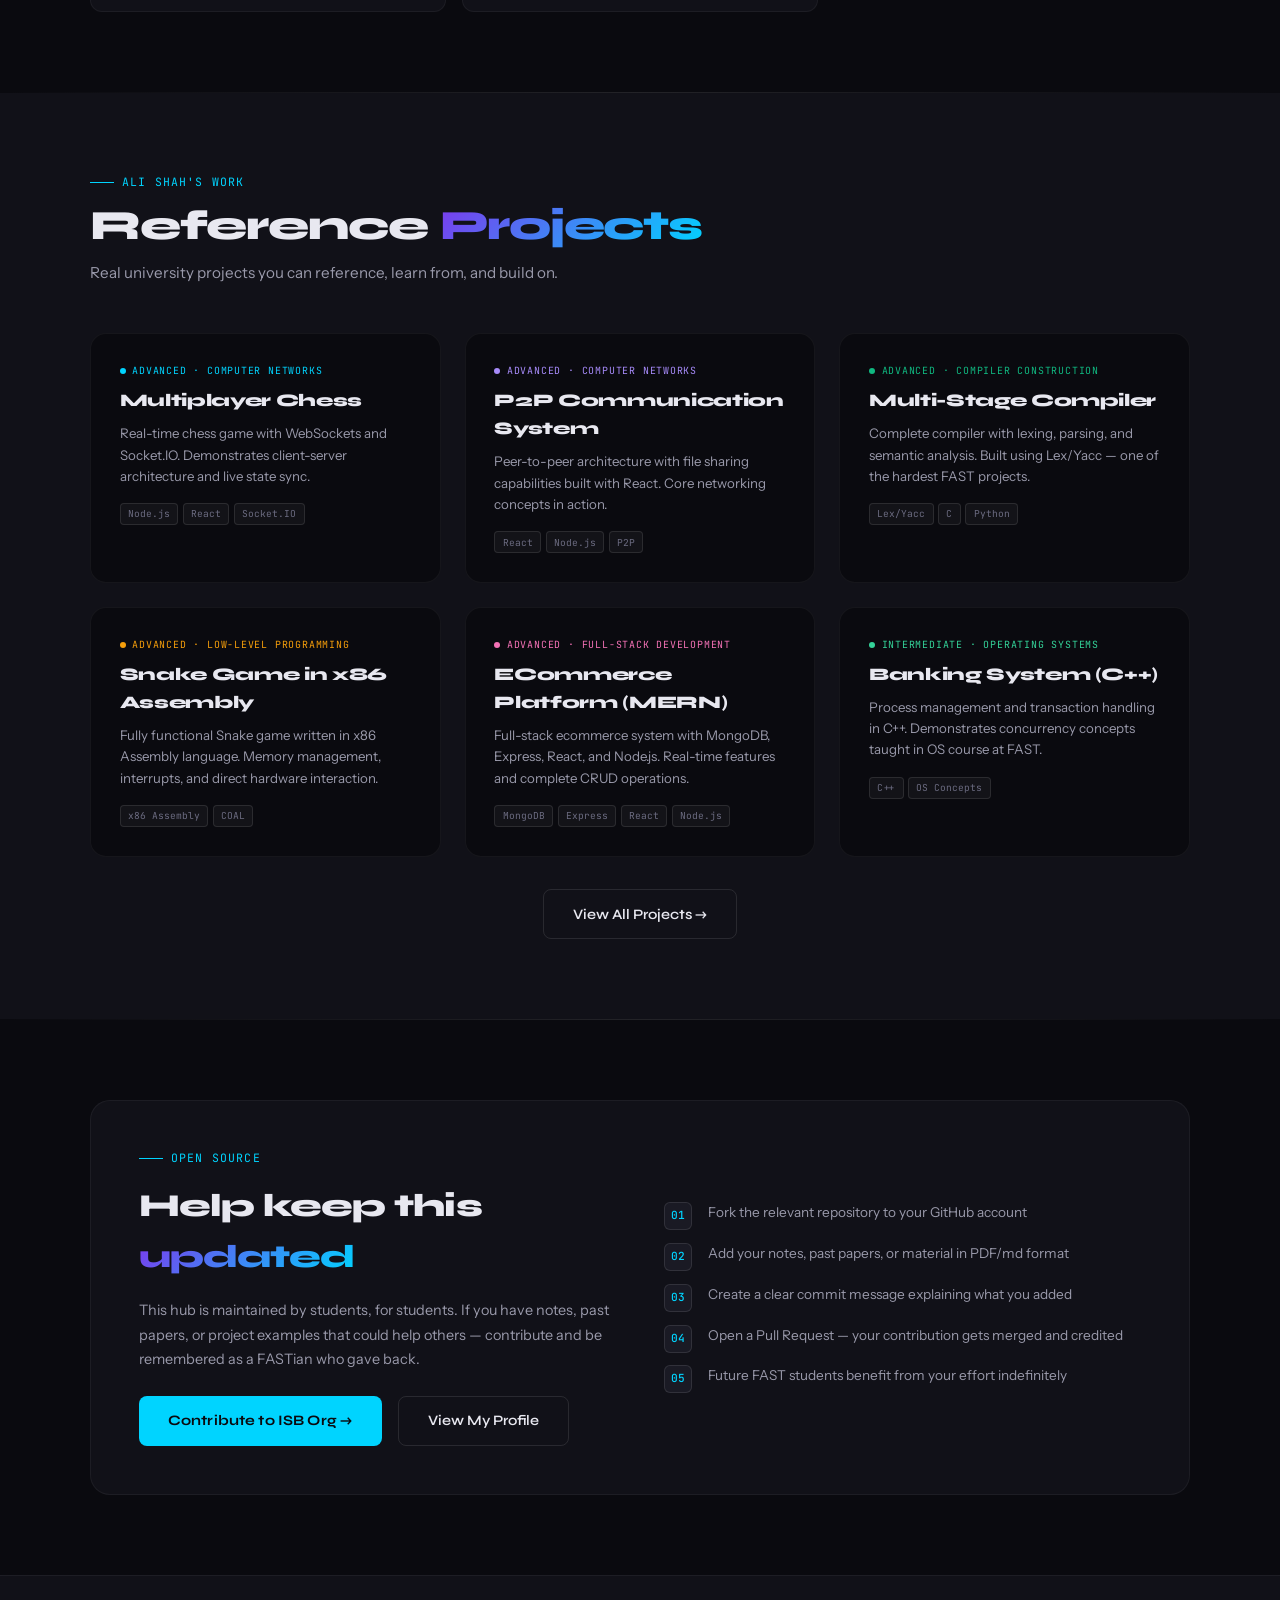
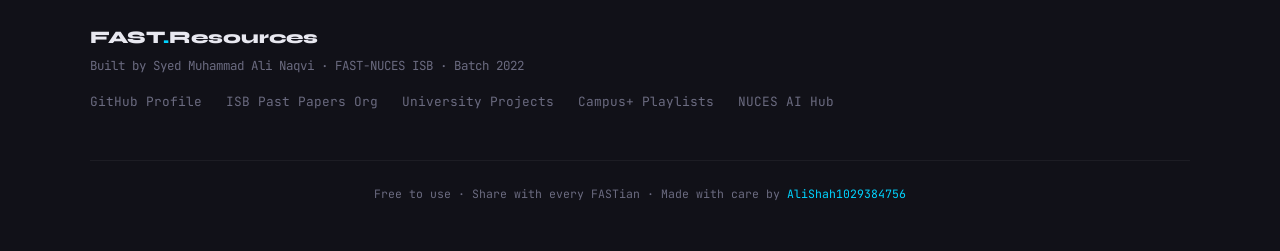
==== commit 3dd65baa: "feat: add Campus+ playlists as curated FAST resource" ====
--- a/index.html
+++ b/index.html
@@ -783,7 +783,7 @@
         <span class="stat-label">Courses</span>
       </div>
       <div class="stat">
-        <span class="stat-num">6+</span>
+        <span class="stat-num">7+</span>
         <span class="stat-label">Resource Repos</span>
       </div>
       <div class="stat">
@@ -913,7 +913,7 @@
     <div class="section-header reveal">
       <div class="section-tag">GitHub Repositories</div>
       <h2 class="section-title">Curated <span>Resource Repos</span></h2>
-      <p class="section-desc">Best community-maintained repositories for FAST NUCES material.</p>
+      <p class="section-desc">Best community-maintained repositories and platforms for FAST NUCES material.</p>
     </div>
     <div class="resources-grid">
 
@@ -994,6 +994,19 @@
           <span class="rtag rtag-purple">Contributions Open</span>
         </div>
         <a href="https://github.com/ammansoomro/FAST-Resources" target="_blank" class="resource-link">View Repo →</a>
+      </div>
+
+      <div class="resource-card reveal" style="--card-accent:#60a5fa; --icon-bg:rgba(96,165,250,0.1); --icon-border:rgba(96,165,250,0.2)">
+        <div class="resource-icon">🎥</div>
+        <div class="resource-campus">FAST LHR · STUDY PLATFORM</div>
+        <div class="resource-name">Campus+ (campusplus.live)</div>
+        <div class="resource-desc">FAST-focused platform with playlist collections and past paper navigation. Useful for quick subject-wise video prep and exam support.</div>
+        <div class="resource-tags">
+          <span class="rtag rtag-blue">Playlists</span>
+          <span class="rtag rtag-green">Past Papers</span>
+          <span class="rtag rtag-purple">FAST LHR</span>
+        </div>
+        <a href="https://www.campusplus.live/playlists" target="_blank" class="resource-link">Browse Playlists →</a>
       </div>
 
     </div>
@@ -1356,6 +1369,7 @@
       <a href="https://github.com/AliShah1029384756" target="_blank">GitHub Profile</a>
       <a href="https://github.com/nuces-isb-past-papers" target="_blank">ISB Past Papers Org</a>
       <a href="https://github.com/AliShah1029384756/university-course-projects" target="_blank">University Projects</a>
+      <a href="https://www.campusplus.live/playlists" target="_blank">Campus+ Playlists</a>
       <a href="https://nucesai.vercel.app" target="_blank">NUCES AI Hub</a>
     </div>
     <div class="footer-copy">
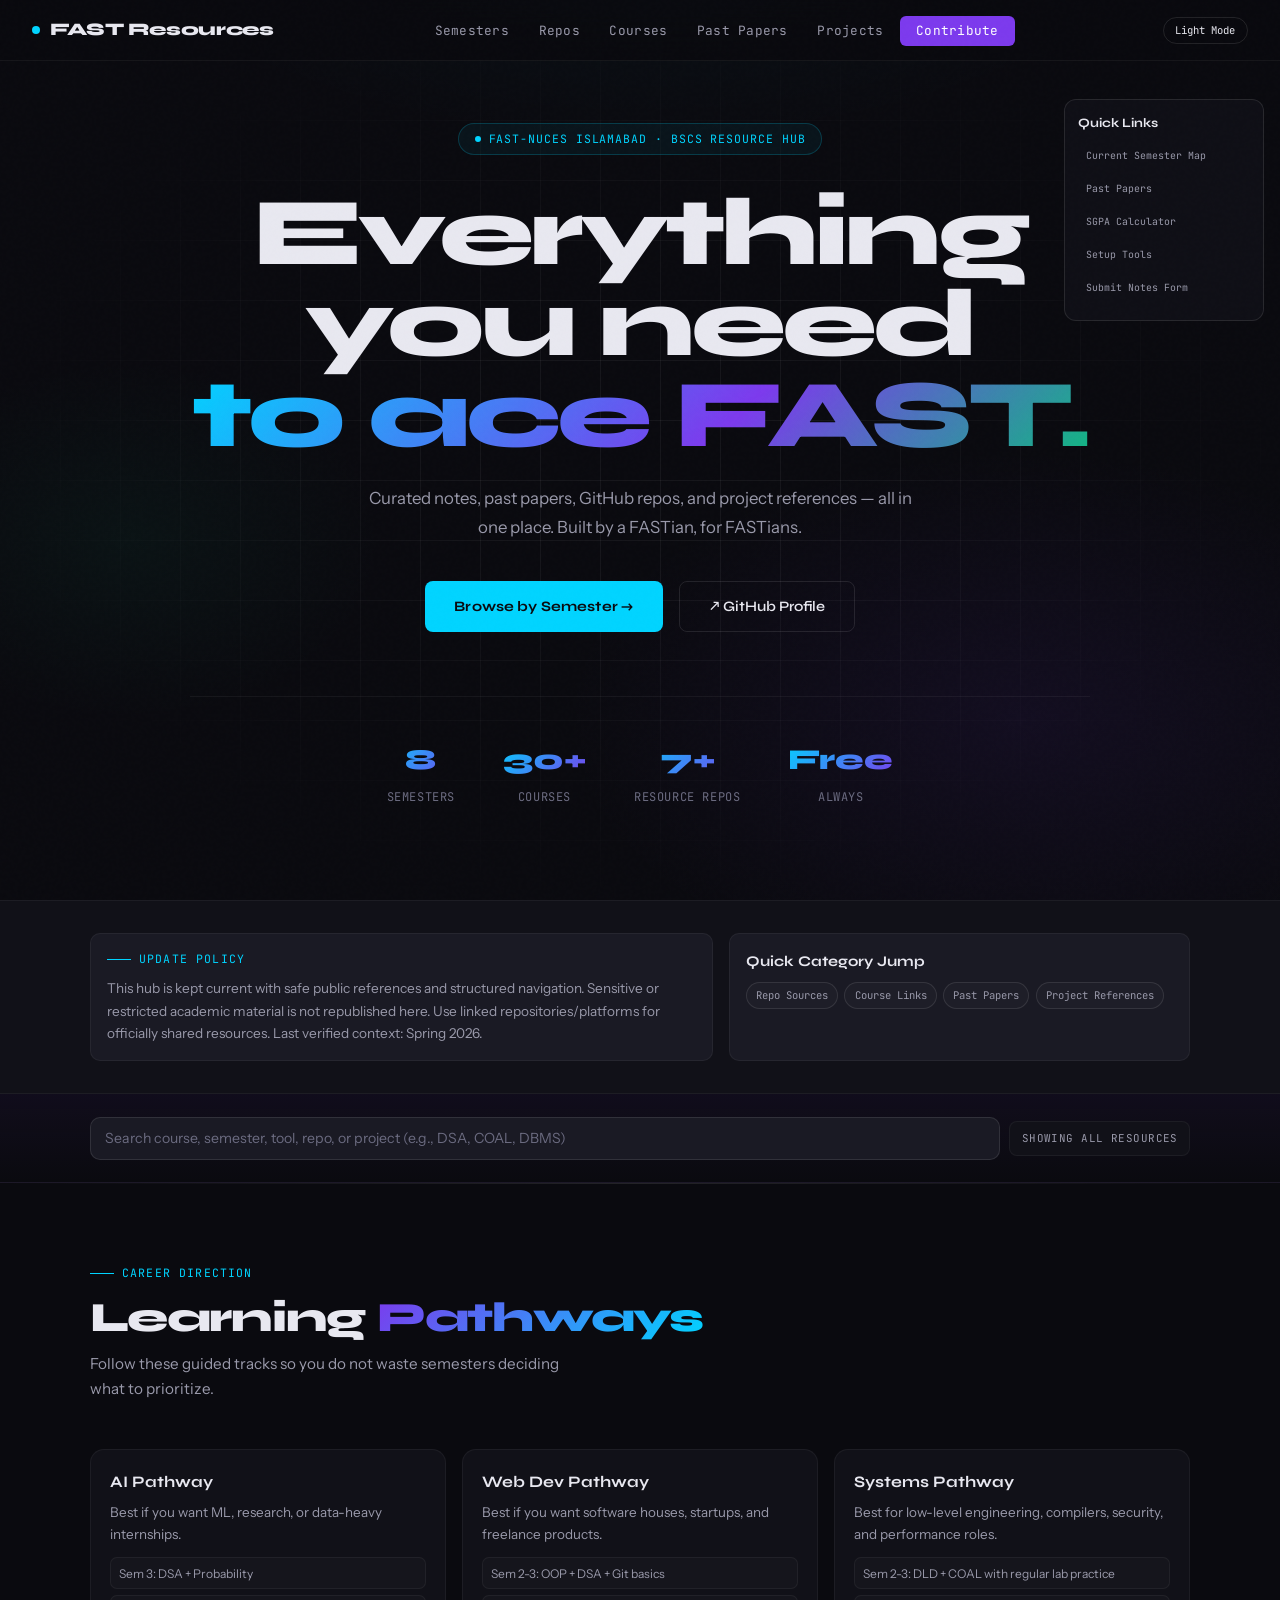
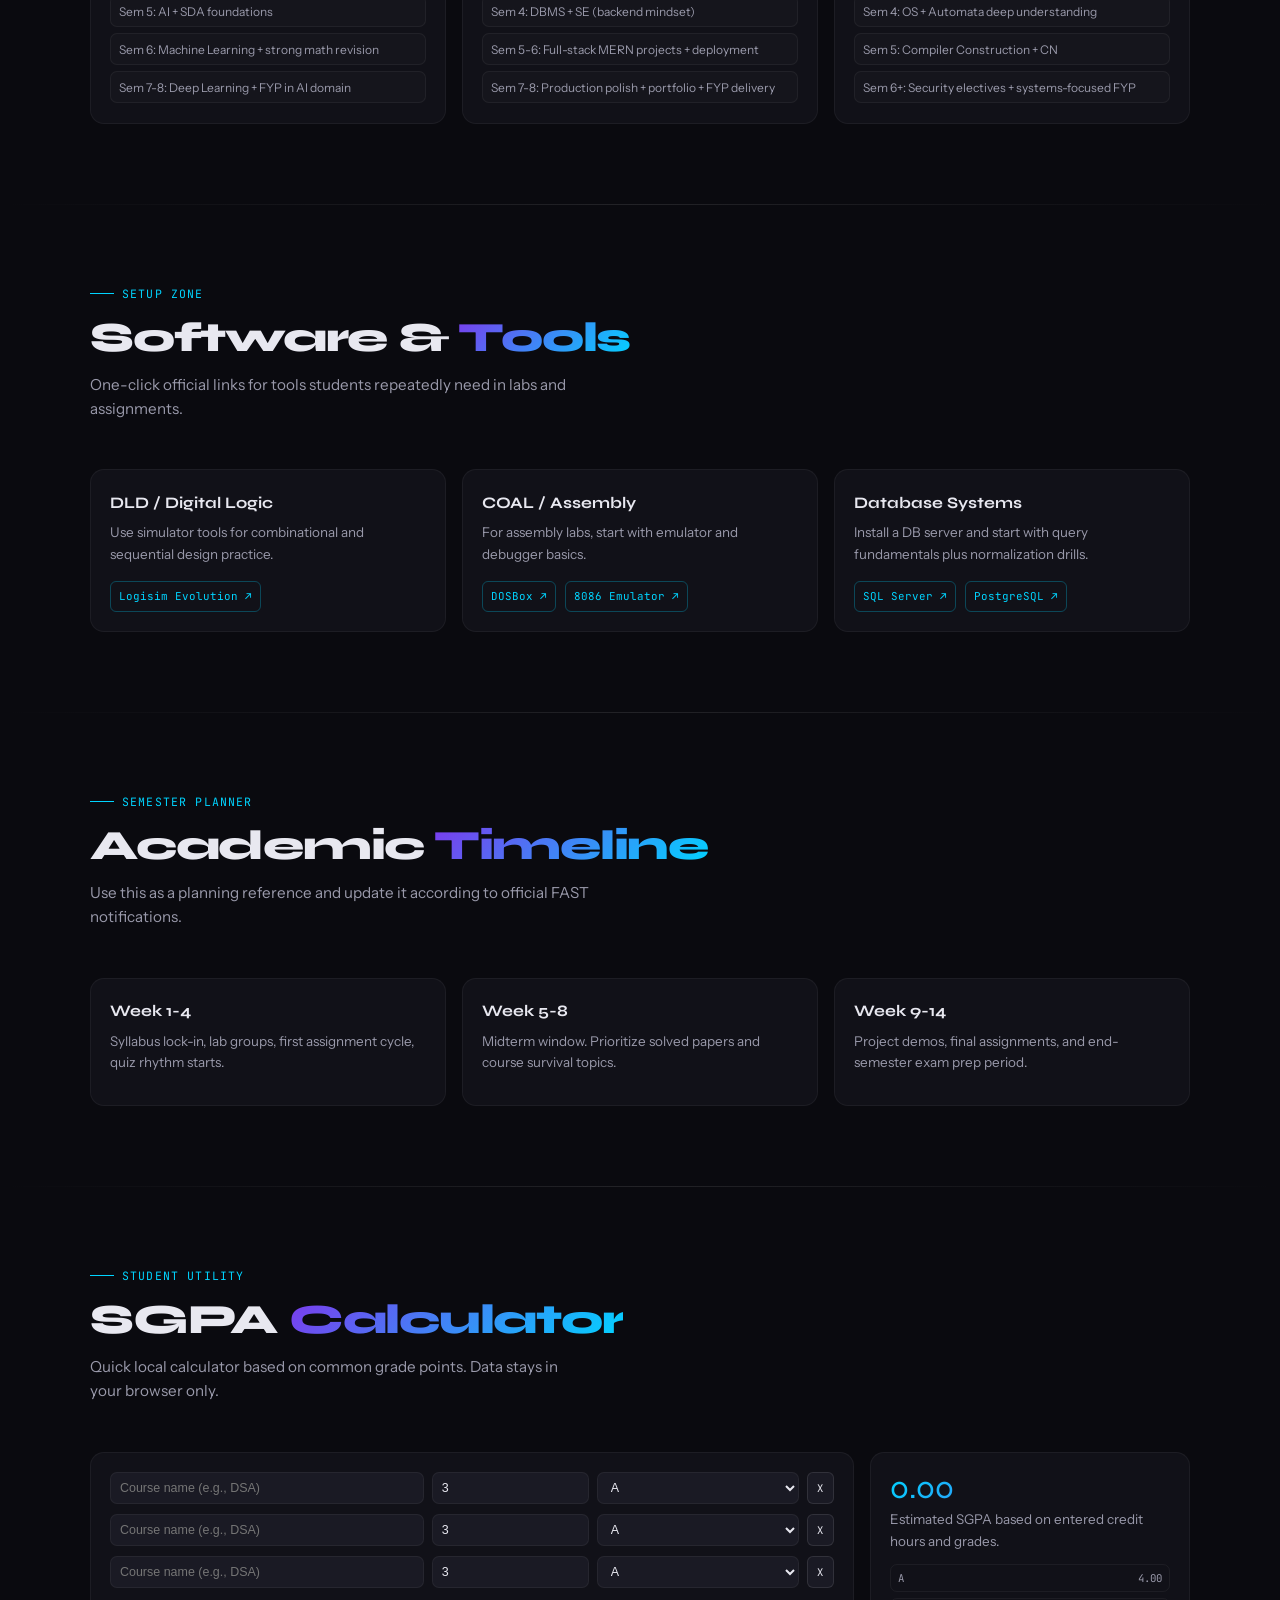
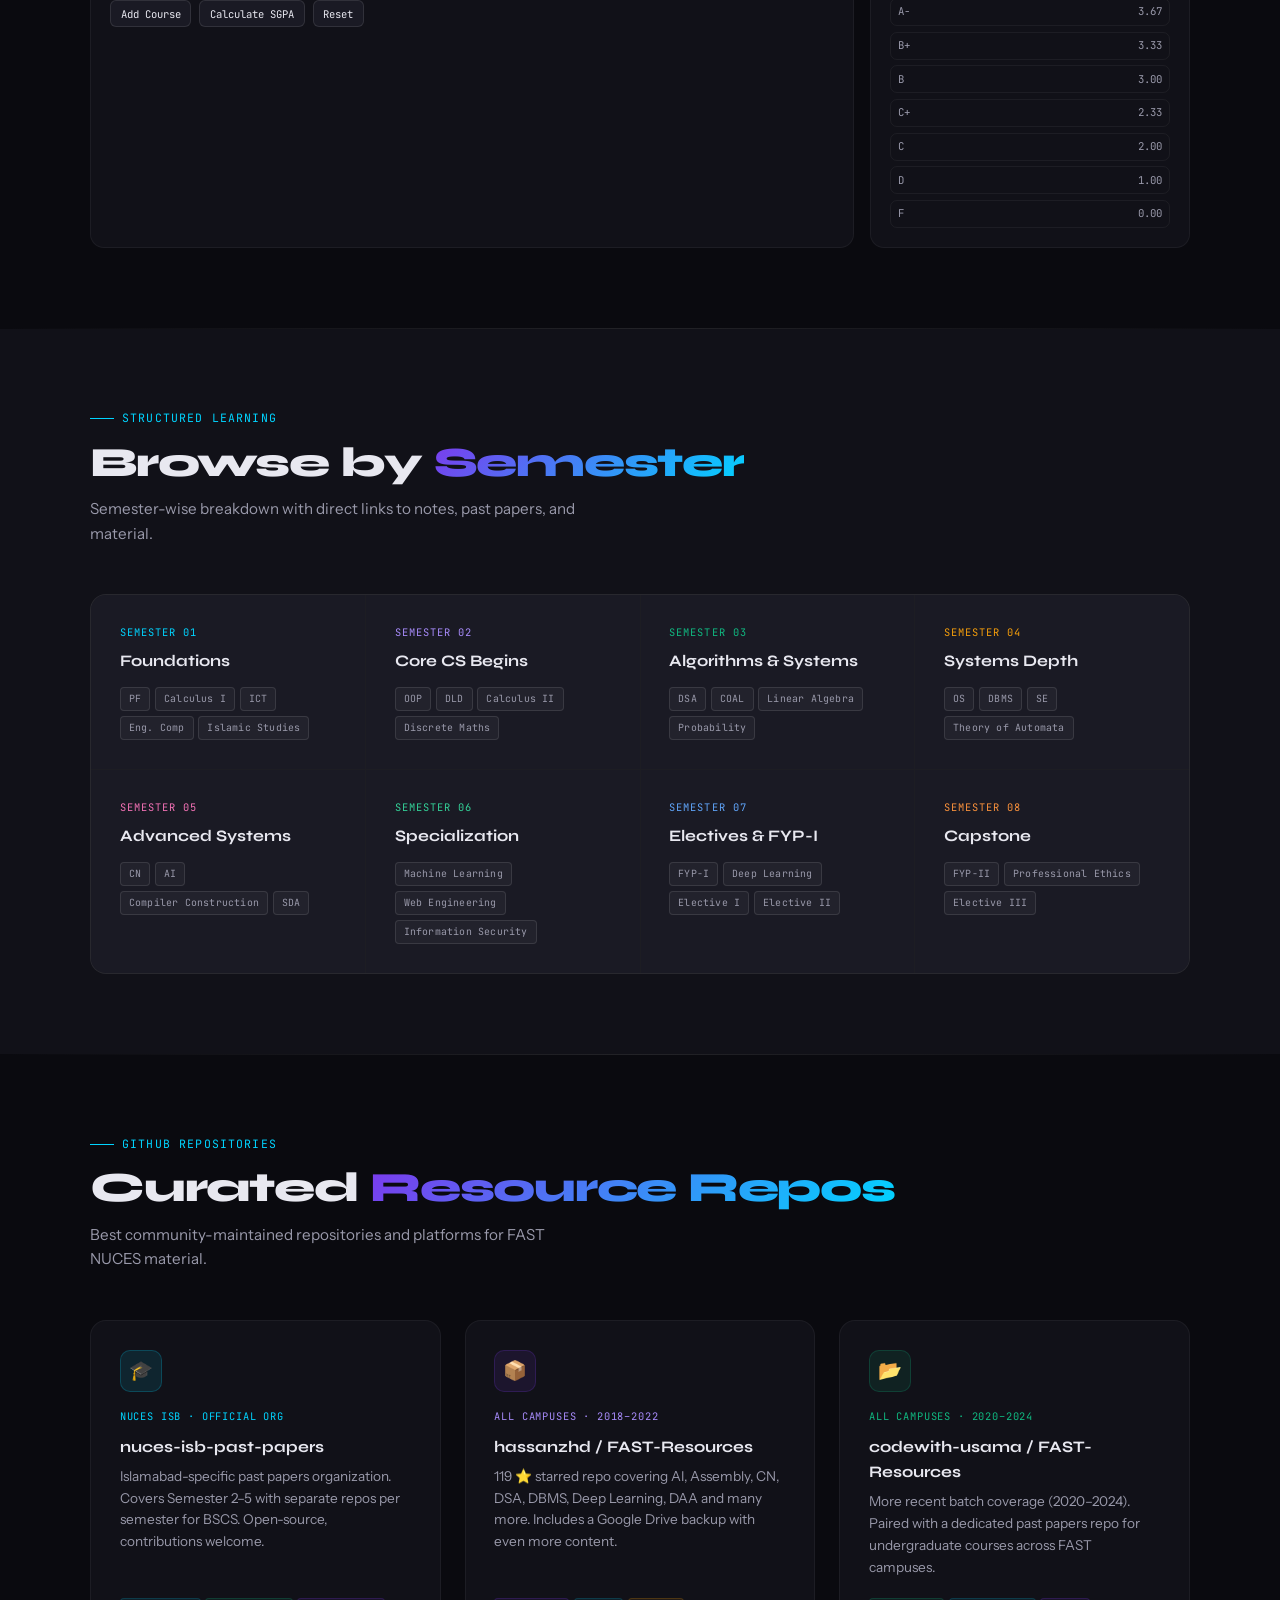
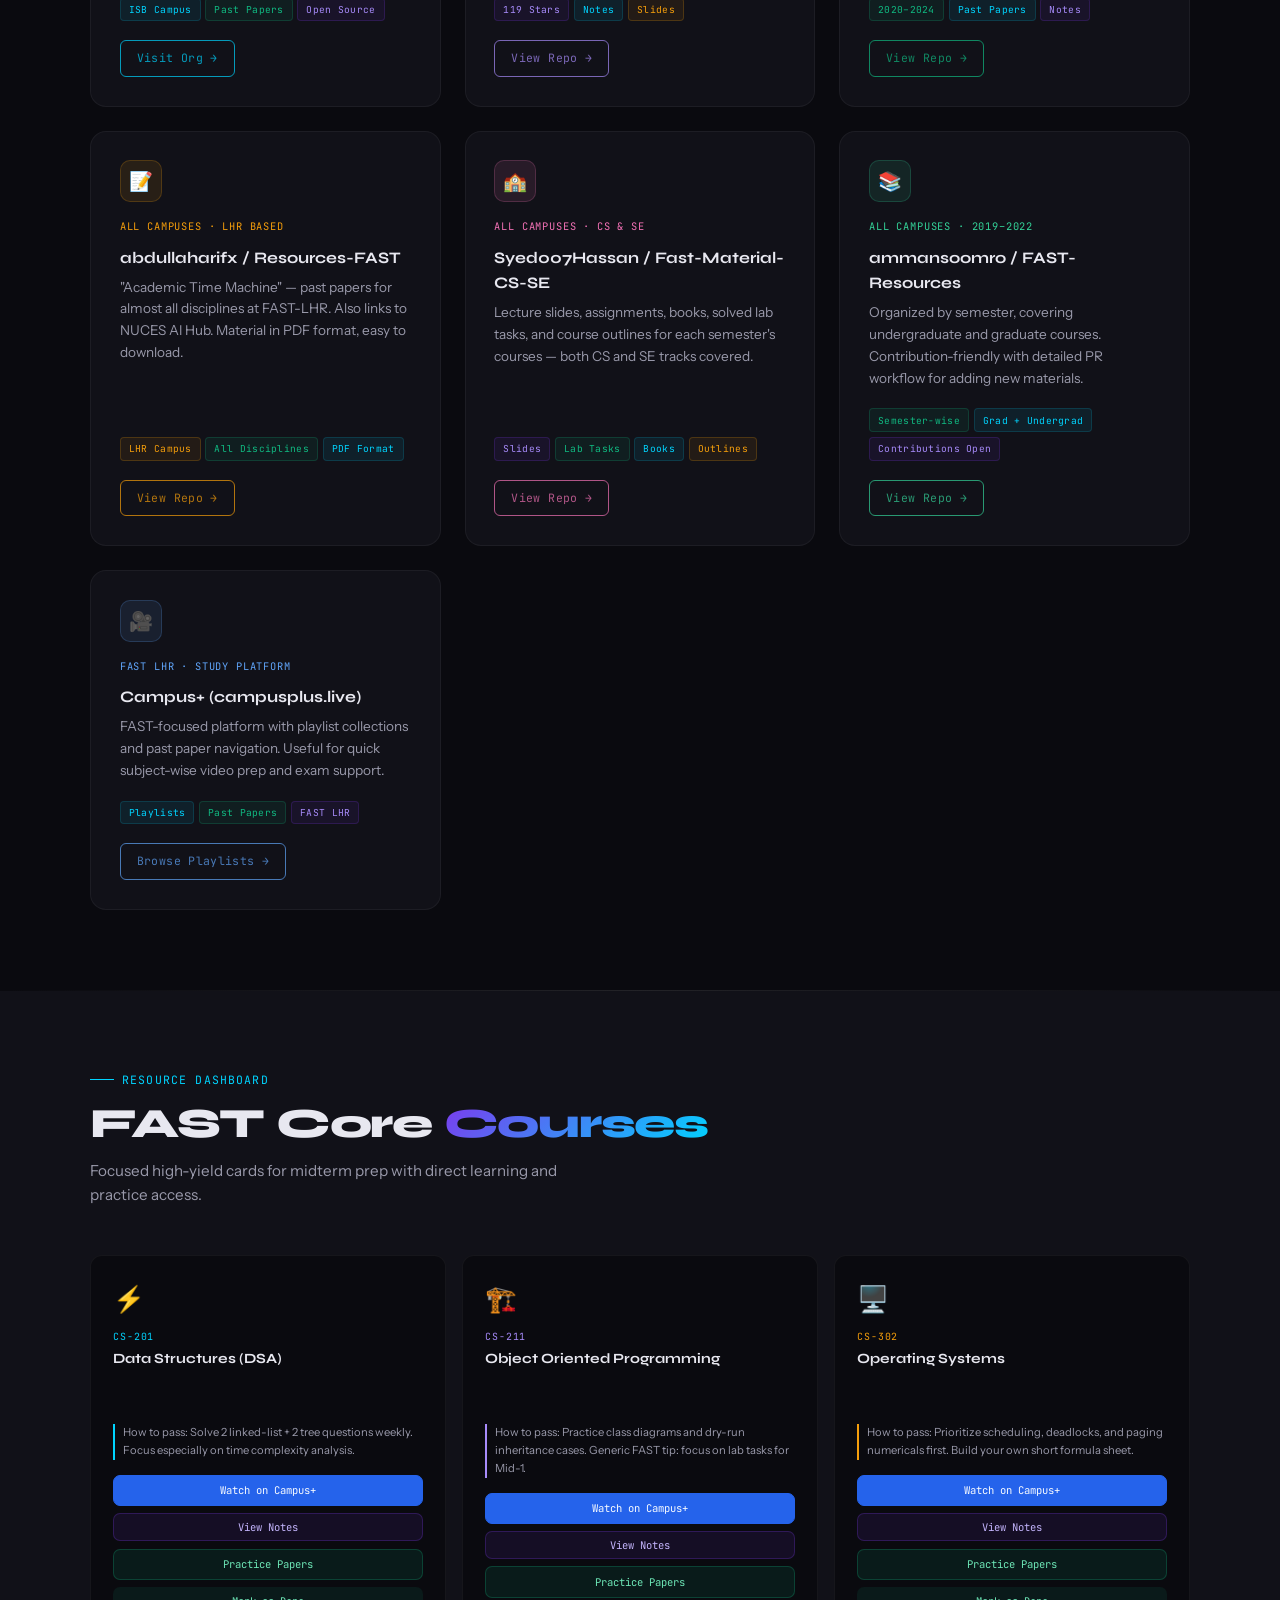
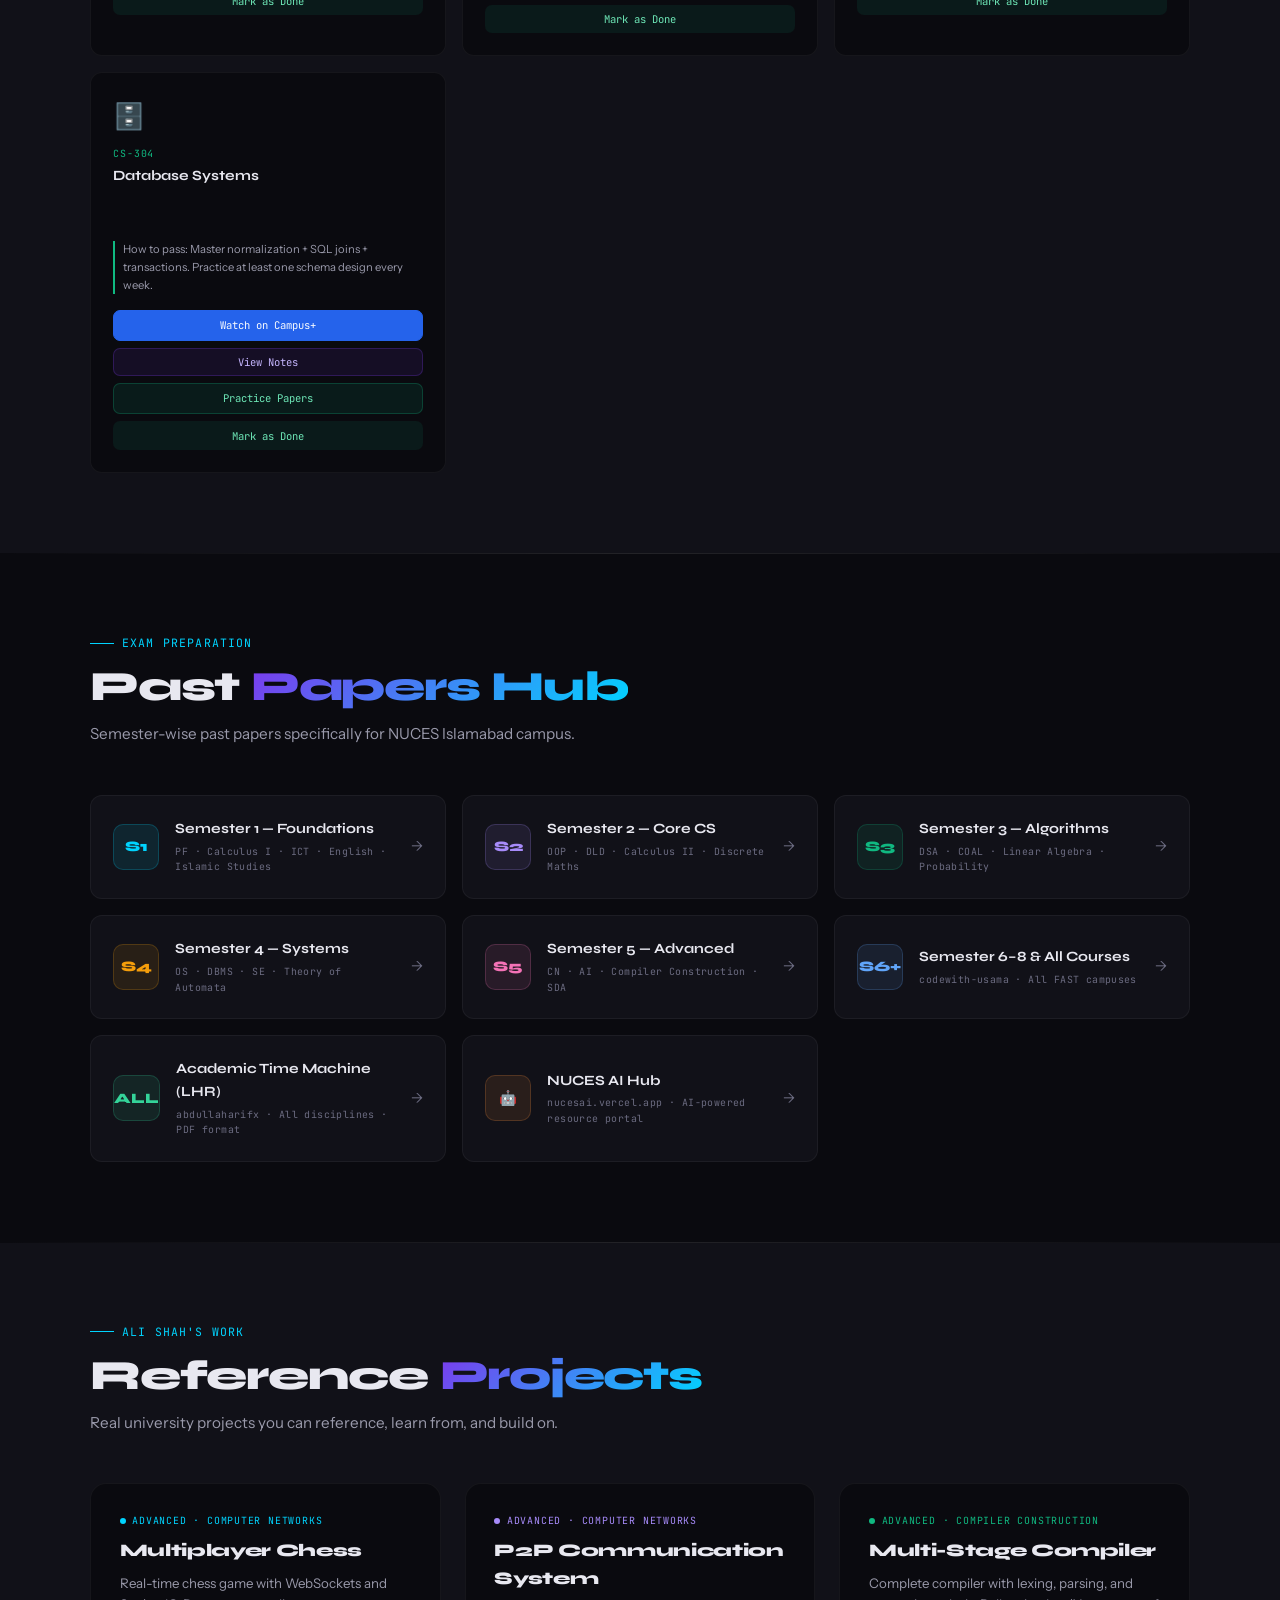
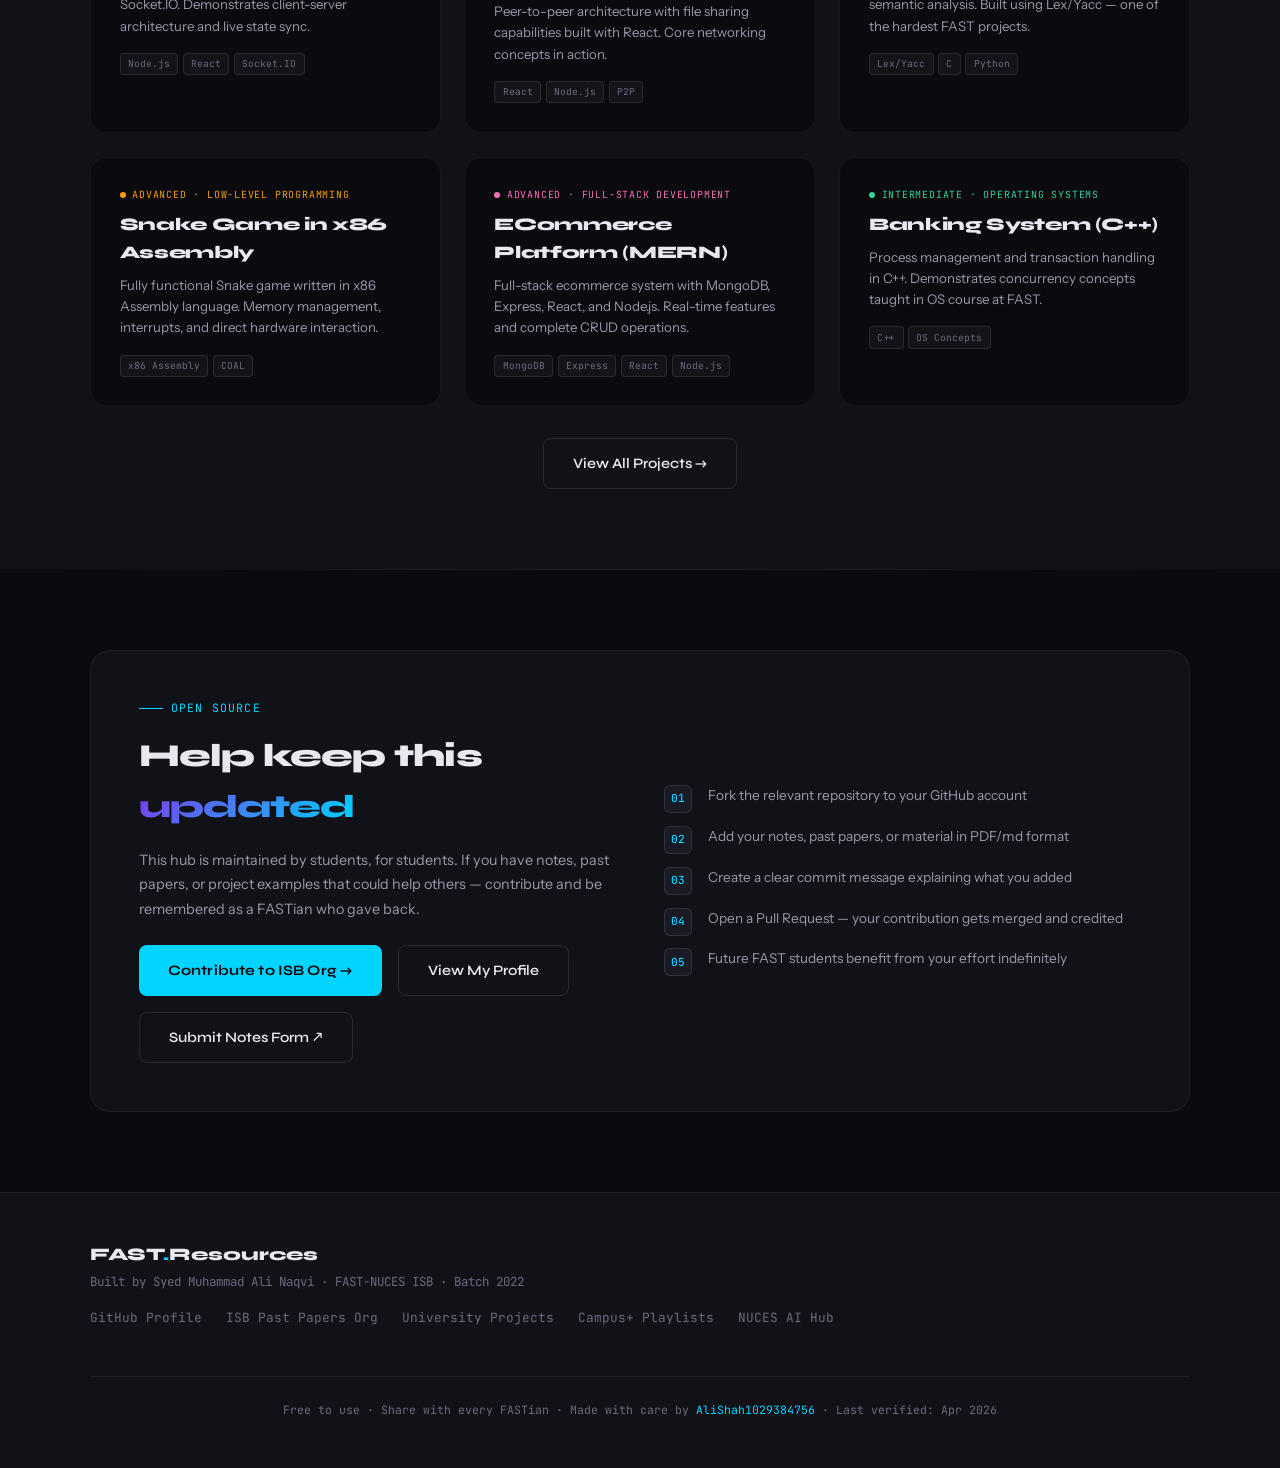
==== commit 94390184: "Add roadmap, search, SGPA and progress features" ====
--- a/index.html
+++ b/index.html
@@ -5,6 +5,9 @@
 <meta name="viewport" content="width=device-width, initial-scale=1.0">
 <title>FAST NUCES — Resource Hub</title>
 <meta name="description" content="FAST-NUCES resource hub with semester-wise notes, past papers, course links, curated repositories, and project references.">
+<meta name="title" content="Ali Shah | Full Stack Developer & FAST NUCES Portfolio">
+<meta name="keywords" content="FAST NUCES Resources, CS Student Portfolio, Full Stack Developer Lahore, Campus+ FAST, Data Structures Notes, Web Development Roadmap">
+<meta name="author" content="Ali Shah">
 <link rel="preconnect" href="https://fonts.googleapis.com">
 <link href="https://fonts.googleapis.com/css2?family=Syne:wght@400;600;700;800&family=JetBrains+Mono:wght@300;400;500&family=Instrument+Sans:wght@400;500;600&display=swap" rel="stylesheet">
 <style>
@@ -26,6 +29,17 @@
     --font-mono: 'JetBrains Mono', monospace;
     --font-body: 'Instrument Sans', sans-serif;
   }
+  html[data-theme='light'] {
+    --bg: #f7fafc;
+    --surface: #edf3fa;
+    --surface2: #e2eaf5;
+    --border: #0f172a1a;
+    --border-bright: #0f172a2e;
+    --text: #0f172a;
+    --text-muted: #5b6b82;
+    --text-dim: #334155;
+    --red: #be123c;
+  }
   *, *::before, *::after { box-sizing: border-box; margin: 0; padding: 0; }
   html { scroll-behavior: smooth; }
   body {
@@ -105,6 +119,17 @@
     border-radius: 6px !important;
   }
   .nav-cta:hover { background: #6d28d9 !important; }
+  .theme-toggle {
+    background: transparent;
+    color: var(--text);
+    border: 1px solid var(--border-bright);
+    border-radius: 999px;
+    padding: 0.34rem 0.72rem;
+    font-family: var(--font-mono);
+    font-size: 0.66rem;
+    cursor: pointer;
+  }
+  .theme-toggle:hover { border-color: var(--accent); color: var(--accent); }
   .hamburger { display: none; flex-direction: column; gap: 5px; cursor: pointer; padding: 4px; }
   .hamburger span { display: block; width: 22px; height: 2px; background: var(--text); border-radius: 2px; transition: all 0.3s; }
 
@@ -267,6 +292,294 @@
     font-size: 0.95rem;
     max-width: 500px;
   }
+  .update-strip {
+    background: var(--surface);
+    border-top: 1px solid var(--border);
+    border-bottom: 1px solid var(--border);
+    padding: 2rem;
+  }
+  .update-inner {
+    max-width: 1100px;
+    margin: 0 auto;
+    display: grid;
+    grid-template-columns: 1.35fr 1fr;
+    gap: 1rem;
+  }
+  .update-note,
+  .category-jump {
+    background: var(--surface2);
+    border: 1px solid var(--border);
+    border-radius: 10px;
+    padding: 1rem;
+  }
+  .update-note p {
+    font-size: 0.85rem;
+    color: var(--text-dim);
+    line-height: 1.65;
+  }
+  .category-jump h3 {
+    font-family: var(--font-display);
+    font-size: 0.92rem;
+    margin-bottom: 0.55rem;
+  }
+  .jump-links {
+    display: flex;
+    flex-wrap: wrap;
+    gap: 0.38rem;
+  }
+  .jump-links a {
+    text-decoration: none;
+    font-family: var(--font-mono);
+    font-size: 0.66rem;
+    padding: 0.24rem 0.58rem;
+    border: 1px solid var(--border-bright);
+    border-radius: 999px;
+    color: var(--text-dim);
+    background: rgba(255,255,255,0.02);
+  }
+  .jump-links a:hover {
+    color: var(--accent);
+    border-color: rgba(0,212,255,0.35);
+  }
+  .compact-tag {
+    margin-bottom: 0.55rem;
+  }
+
+  /* ===== GLOBAL SEARCH BAR ===== */
+  .search-strip {
+    padding: 1.4rem 2rem;
+    border-bottom: 1px solid var(--border);
+    background: linear-gradient(180deg, rgba(124,58,237,0.06), rgba(0,0,0,0));
+  }
+  .search-shell {
+    max-width: 1100px;
+    margin: 0 auto;
+    display: grid;
+    grid-template-columns: minmax(0, 1fr) auto;
+    gap: 0.6rem;
+    align-items: center;
+  }
+  .search-input {
+    width: 100%;
+    background: var(--surface2);
+    color: var(--text);
+    border: 1px solid var(--border-bright);
+    border-radius: 10px;
+    padding: 0.72rem 0.9rem;
+    font-size: 0.88rem;
+    font-family: var(--font-body);
+  }
+  .search-input::placeholder { color: var(--text-muted); }
+  .search-meta {
+    font-family: var(--font-mono);
+    font-size: 0.68rem;
+    color: var(--text-dim);
+    letter-spacing: 0.04em;
+    text-transform: uppercase;
+    padding: 0.5rem 0.7rem;
+    border: 1px solid var(--border);
+    border-radius: 8px;
+    background: var(--surface);
+  }
+
+  /* ===== FLOATING QUICK LINKS ===== */
+  .floating-quick-links {
+    position: fixed;
+    right: 1rem;
+    top: 6.2rem;
+    z-index: 90;
+    width: 200px;
+    background: rgba(17,17,24,0.86);
+    border: 1px solid var(--border-bright);
+    border-radius: 12px;
+    padding: 0.8rem;
+    backdrop-filter: blur(10px);
+  }
+  .floating-quick-links h3 {
+    font-family: var(--font-display);
+    font-size: 0.8rem;
+    margin-bottom: 0.5rem;
+  }
+  .floating-quick-links a {
+    display: block;
+    text-decoration: none;
+    color: var(--text-dim);
+    font-family: var(--font-mono);
+    font-size: 0.62rem;
+    padding: 0.35rem 0.45rem;
+    border: 1px solid transparent;
+    border-radius: 6px;
+    margin-bottom: 0.25rem;
+  }
+  .floating-quick-links a:hover {
+    color: var(--accent);
+    border-color: rgba(0,212,255,0.25);
+    background: rgba(255,255,255,0.03);
+  }
+
+  /* ===== ROADMAPS / TOOLS / PLANNER ===== */
+  .pathway-grid,
+  .tools-grid,
+  .timeline-grid {
+    display: grid;
+    grid-template-columns: repeat(auto-fit, minmax(260px, 1fr));
+    gap: 1rem;
+  }
+  .pathway-card,
+  .tool-card,
+  .timeline-card,
+  .planner-card {
+    background: var(--surface);
+    border: 1px solid var(--border);
+    border-radius: 14px;
+    padding: 1.2rem;
+    transition: all 0.2s;
+  }
+  .pathway-card:hover,
+  .tool-card:hover,
+  .timeline-card:hover,
+  .planner-card:hover {
+    border-color: var(--border-bright);
+    transform: translateY(-2px);
+  }
+  .pathway-card h3,
+  .tool-card h3,
+  .timeline-card h3,
+  .planner-card h3 {
+    font-family: var(--font-display);
+    font-size: 1rem;
+    margin-bottom: 0.45rem;
+  }
+  .pathway-card p,
+  .tool-card p,
+  .timeline-card p,
+  .planner-card p {
+    font-size: 0.84rem;
+    color: var(--text-dim);
+    margin-bottom: 0.75rem;
+  }
+  .mini-list {
+    list-style: none;
+    display: grid;
+    gap: 0.35rem;
+  }
+  .mini-list li {
+    font-size: 0.75rem;
+    color: var(--text-dim);
+    border: 1px solid var(--border);
+    border-radius: 7px;
+    padding: 0.35rem 0.5rem;
+    background: rgba(255,255,255,0.02);
+  }
+  .tool-link {
+    text-decoration: none;
+    font-family: var(--font-mono);
+    font-size: 0.68rem;
+    color: var(--accent);
+    border: 1px solid rgba(0,212,255,0.28);
+    border-radius: 6px;
+    padding: 0.34rem 0.5rem;
+    display: inline-flex;
+    margin-right: 0.35rem;
+    margin-top: 0.25rem;
+  }
+  .tool-link:hover { background: rgba(0,212,255,0.08); }
+
+  /* ===== SGPA CALCULATOR ===== */
+  .planner-layout {
+    display: grid;
+    grid-template-columns: 1fr 320px;
+    gap: 1rem;
+  }
+  .sgpa-grid {
+    display: grid;
+    gap: 0.6rem;
+  }
+  .sgpa-row {
+    display: grid;
+    grid-template-columns: 1.4fr 0.7fr 0.9fr auto;
+    gap: 0.5rem;
+  }
+  .sgpa-row input,
+  .sgpa-row select {
+    width: 100%;
+    background: var(--surface2);
+    border: 1px solid var(--border);
+    color: var(--text);
+    border-radius: 7px;
+    padding: 0.45rem 0.55rem;
+    font-size: 0.78rem;
+  }
+  .sgpa-actions {
+    display: flex;
+    gap: 0.5rem;
+    margin-top: 0.75rem;
+    flex-wrap: wrap;
+  }
+  .tiny-btn {
+    border: 1px solid var(--border-bright);
+    background: var(--surface2);
+    color: var(--text);
+    font-family: var(--font-mono);
+    font-size: 0.66rem;
+    border-radius: 6px;
+    padding: 0.35rem 0.6rem;
+    cursor: pointer;
+  }
+  .tiny-btn:hover { border-color: var(--accent); color: var(--accent); }
+  .sgpa-result {
+    font-family: var(--font-display);
+    font-size: 2rem;
+    line-height: 1;
+    margin-bottom: 0.35rem;
+    background: linear-gradient(135deg, var(--accent), var(--accent2));
+    -webkit-background-clip: text;
+    -webkit-text-fill-color: transparent;
+    background-clip: text;
+  }
+  .grade-guide {
+    display: grid;
+    gap: 0.35rem;
+    margin-top: 0.7rem;
+  }
+  .grade-guide div {
+    display: flex;
+    justify-content: space-between;
+    font-family: var(--font-mono);
+    font-size: 0.67rem;
+    color: var(--text-dim);
+    border: 1px solid var(--border);
+    border-radius: 7px;
+    padding: 0.28rem 0.45rem;
+  }
+
+  /* ===== COURSE PROGRESS ===== */
+  .course-card.done {
+    border-color: rgba(16,185,129,0.6);
+    box-shadow: inset 0 0 0 1px rgba(16,185,129,0.2);
+  }
+  .course-card.done .course-name::after {
+    content: ' Done';
+    color: var(--accent3);
+    font-size: 0.68rem;
+    margin-left: 0.35rem;
+    font-family: var(--font-mono);
+    text-transform: uppercase;
+    letter-spacing: 0.05em;
+  }
+  .survival-tip {
+    margin-top: 0.6rem;
+    font-size: 0.7rem;
+    color: var(--text-dim);
+    border-left: 2px solid var(--c-color, var(--accent));
+    padding-left: 0.5rem;
+  }
+  .course-btn-done {
+    background: rgba(16,185,129,0.09);
+    color: #6ee7b7;
+    border-color: rgba(16,185,129,0.3);
+  }
+  .course-btn-done:hover { background: rgba(16,185,129,0.2); }
 
   /* ===== SEMESTER SECTION ===== */
   #semesters { background: var(--surface); }
@@ -432,7 +745,7 @@
   #courses { background: var(--surface); }
   .courses-grid {
     display: grid;
-    grid-template-columns: repeat(auto-fill, minmax(200px, 1fr));
+    grid-template-columns: repeat(auto-fit, minmax(290px, 1fr));
     gap: 1rem;
   }
   .course-card {
@@ -471,21 +784,98 @@
     color: var(--text);
     line-height: 1.3;
   }
-  .course-links {
-    display: flex; gap: 0.4rem; margin-top: 1rem; flex-wrap: wrap;
-  }
-  .clink {
-    font-size: 0.62rem;
-    font-family: var(--font-mono);
-    padding: 0.2rem 0.5rem;
-    border-radius: 4px;
+  .topic-preview {
+    margin-top: 0.7rem;
+    font-size: 0.72rem;
+    font-family: var(--font-mono);
+    color: var(--text-muted);
+    background: rgba(255,255,255,0.03);
+    border: 1px solid var(--border);
+    border-radius: 8px;
+    padding: 0.45rem 0.55rem;
+    opacity: 0;
+    transform: translateY(4px);
+    transition: all 0.2s;
+  }
+  .course-card:hover .topic-preview {
+    opacity: 1;
+    transform: translateY(0);
+  }
+  .course-actions {
+    display: grid;
+    grid-template-columns: 1fr;
+    gap: 0.45rem;
+    margin-top: 0.95rem;
+  }
+  .course-btn {
     text-decoration: none;
+    text-align: center;
+    font-family: var(--font-mono);
+    font-size: 0.66rem;
+    border-radius: 7px;
+    padding: 0.38rem 0.55rem;
+    border: 1px solid transparent;
     transition: all 0.2s;
-  }
-  .clink:hover { opacity: 1; }
-  .clink-blue { background: rgba(0,212,255,0.08); color: var(--accent); border: 1px solid rgba(0,212,255,0.2); opacity: 0.8; }
-  .clink-purple { background: rgba(124,58,237,0.08); color: #a78bfa; border: 1px solid rgba(124,58,237,0.2); opacity: 0.8; }
-  .clink-green { background: rgba(16,185,129,0.08); color: var(--accent3); border: 1px solid rgba(16,185,129,0.2); opacity: 0.8; }
+    cursor: pointer;
+  }
+  .course-btn-campus {
+    background: #2563eb;
+    color: #f8fbff;
+    border-color: #2563eb;
+  }
+  .course-btn-campus:hover { background: #1d4ed8; }
+  .course-btn-notes {
+    background: rgba(124,58,237,0.1);
+    color: #c4b5fd;
+    border-color: rgba(124,58,237,0.25);
+  }
+  .course-btn-notes:hover { background: rgba(124,58,237,0.18); }
+  .course-btn-practice {
+    background: rgba(16,185,129,0.1);
+    color: #6ee7b7;
+    border-color: rgba(16,185,129,0.25);
+  }
+  .course-btn-practice:hover { background: rgba(16,185,129,0.18); }
+  .notes-modal {
+    position: fixed;
+    inset: 0;
+    display: none;
+    align-items: center;
+    justify-content: center;
+    z-index: 1600;
+    background: rgba(2, 6, 23, 0.76);
+    padding: 1rem;
+  }
+  .notes-modal.open { display: flex; }
+  .notes-shell {
+    width: min(880px, 100%);
+    max-height: 82vh;
+    overflow: auto;
+    background: var(--surface);
+    border: 1px solid var(--border-bright);
+    border-radius: 12px;
+    padding: 1rem;
+  }
+  .notes-header {
+    display: flex;
+    justify-content: space-between;
+    align-items: center;
+    margin-bottom: 0.6rem;
+  }
+  .notes-close {
+    border: 1px solid var(--border-bright);
+    background: var(--surface2);
+    color: var(--text);
+    border-radius: 6px;
+    padding: 0.25rem 0.5rem;
+    cursor: pointer;
+  }
+  #notesContent {
+    font-size: 0.86rem;
+    color: var(--text-dim);
+    line-height: 1.65;
+    white-space: pre-wrap;
+  }
 
   /* ===== PAST PAPERS SECTION ===== */
   .papers-grid {
@@ -725,8 +1115,15 @@
     .nav-links.open { display: flex; }
     .hamburger { display: flex; }
     .hero { padding: 5rem 1.2rem 3rem; }
+    .update-strip { padding: 1.4rem 1.2rem; }
+    .update-inner { grid-template-columns: 1fr; }
     .hero h1 { font-size: 2.8rem; }
     section { padding: 3.5rem 1.2rem; }
+    .search-strip { padding: 1rem 1.2rem; }
+    .search-shell { grid-template-columns: 1fr; }
+    .floating-quick-links { display: none; }
+    .planner-layout { grid-template-columns: 1fr; }
+    .sgpa-row { grid-template-columns: 1fr 0.7fr 0.8fr auto; }
     .contribute-box { grid-template-columns: 1fr; gap: 2rem; padding: 2rem; }
     .resources-grid { grid-template-columns: 1fr; }
     .hero-stats { gap: 1.5rem; }
@@ -738,7 +1135,7 @@
 
 <!-- NAVBAR -->
 <nav>
-  <a href="#" class="nav-logo">
+  <a href="https://alishah1029384756.github.io/fast-nuces-resources/" class="nav-logo">
     <span class="dot"></span>
     FAST Resources
   </a>
@@ -750,6 +1147,7 @@
     <li><a href="#projects">Projects</a></li>
     <li><a href="#contribute" class="nav-cta">Contribute</a></li>
   </ul>
+  <button id="themeToggle" class="theme-toggle" type="button" aria-label="Toggle color mode">Light Mode</button>
   <div class="hamburger" id="hamburger" onclick="toggleNav()">
     <span></span><span></span><span></span>
   </div>
@@ -771,7 +1169,7 @@
     </p>
     <div class="hero-actions">
       <a href="#semesters" class="btn-primary">Browse by Semester →</a>
-      <a href="https://github.com/AliShah1029384756" target="_blank" class="btn-secondary">↗ GitHub Profile</a>
+      <a href="https://github.com/AliShah1029384756" target="_blank" rel="noopener noreferrer" class="btn-secondary">↗ GitHub Profile</a>
     </div>
     <div class="hero-stats">
       <div class="stat">
@@ -793,6 +1191,176 @@
     </div>
   </div>
 </section>
+<section class="update-strip" aria-label="Policy safe update notice">
+  <div class="update-inner">
+    <div class="update-note">
+      <div class="section-tag compact-tag">Update Policy</div>
+      <p>This hub is kept current with safe public references and structured navigation. Sensitive or restricted academic material is not republished here. Use linked repositories/platforms for officially shared resources. Last verified context: Spring 2026.</p>
+    </div>
+    <aside class="category-jump">
+      <h3>Quick Category Jump</h3>
+      <div class="jump-links">
+        <a href="#repositories">Repo Sources</a>
+        <a href="#courses">Course Links</a>
+        <a href="#pastpapers">Past Papers</a>
+        <a href="#projects">Project References</a>
+      </div>
+    </aside>
+  </div>
+</section>
+
+<section class="search-strip" aria-label="Search resources quickly">
+  <div class="search-shell">
+    <input id="resourceSearch" class="search-input" type="search" placeholder="Search course, semester, tool, repo, or project (e.g., DSA, COAL, DBMS)">
+    <div id="searchMeta" class="search-meta">Showing all resources</div>
+  </div>
+</section>
+
+<aside class="floating-quick-links" aria-label="Quick links sidebar">
+  <h3>Quick Links</h3>
+  <a href="#semesters">Current Semester Map</a>
+  <a href="#pastpapers">Past Papers</a>
+  <a href="#planner">SGPA Calculator</a>
+  <a href="#tools">Setup Tools</a>
+  <a href="#contribute">Submit Notes Form</a>
+</aside>
+
+<div class="divider"></div>
+
+<section id="pathways">
+  <div class="container">
+    <div class="section-header reveal">
+      <div class="section-tag">Career Direction</div>
+      <h2 class="section-title">Learning <span>Pathways</span></h2>
+      <p class="section-desc">Follow these guided tracks so you do not waste semesters deciding what to prioritize.</p>
+    </div>
+    <div class="pathway-grid reveal">
+      <article class="pathway-card">
+        <h3>AI Pathway</h3>
+        <p>Best if you want ML, research, or data-heavy internships.</p>
+        <ul class="mini-list">
+          <li>Sem 3: DSA + Probability</li>
+          <li>Sem 5: AI + SDA foundations</li>
+          <li>Sem 6: Machine Learning + strong math revision</li>
+          <li>Sem 7-8: Deep Learning + FYP in AI domain</li>
+        </ul>
+      </article>
+      <article class="pathway-card">
+        <h3>Web Dev Pathway</h3>
+        <p>Best if you want software houses, startups, and freelance products.</p>
+        <ul class="mini-list">
+          <li>Sem 2-3: OOP + DSA + Git basics</li>
+          <li>Sem 4: DBMS + SE (backend mindset)</li>
+          <li>Sem 5-6: Full-stack MERN projects + deployment</li>
+          <li>Sem 7-8: Production polish + portfolio + FYP delivery</li>
+        </ul>
+      </article>
+      <article class="pathway-card">
+        <h3>Systems Pathway</h3>
+        <p>Best for low-level engineering, compilers, security, and performance roles.</p>
+        <ul class="mini-list">
+          <li>Sem 2-3: DLD + COAL with regular lab practice</li>
+          <li>Sem 4: OS + Automata deep understanding</li>
+          <li>Sem 5: Compiler Construction + CN</li>
+          <li>Sem 6+: Security electives + systems-focused FYP</li>
+        </ul>
+      </article>
+    </div>
+  </div>
+</section>
+
+<div class="divider"></div>
+
+<section id="tools">
+  <div class="container">
+    <div class="section-header reveal">
+      <div class="section-tag">Setup Zone</div>
+      <h2 class="section-title">Software & <span>Tools</span></h2>
+      <p class="section-desc">One-click official links for tools students repeatedly need in labs and assignments.</p>
+    </div>
+    <div class="tools-grid reveal">
+      <article class="tool-card">
+        <h3>DLD / Digital Logic</h3>
+        <p>Use simulator tools for combinational and sequential design practice.</p>
+        <a class="tool-link" href="https://sourceforge.net/projects/circuit/" target="_blank" rel="noopener noreferrer">Logisim Evolution ↗</a>
+      </article>
+      <article class="tool-card">
+        <h3>COAL / Assembly</h3>
+        <p>For assembly labs, start with emulator and debugger basics.</p>
+        <a class="tool-link" href="https://www.dosbox.com/" target="_blank" rel="noopener noreferrer">DOSBox ↗</a>
+        <a class="tool-link" href="https://emu8086-microprocessor-emulator.en.softonic.com/" target="_blank" rel="noopener noreferrer">8086 Emulator ↗</a>
+      </article>
+      <article class="tool-card">
+        <h3>Database Systems</h3>
+        <p>Install a DB server and start with query fundamentals plus normalization drills.</p>
+        <a class="tool-link" href="https://www.microsoft.com/en-us/sql-server/sql-server-downloads" target="_blank" rel="noopener noreferrer">SQL Server ↗</a>
+        <a class="tool-link" href="https://www.postgresql.org/download/" target="_blank" rel="noopener noreferrer">PostgreSQL ↗</a>
+      </article>
+    </div>
+  </div>
+</section>
+
+<div class="divider"></div>
+
+<section id="timeline">
+  <div class="container">
+    <div class="section-header reveal">
+      <div class="section-tag">Semester Planner</div>
+      <h2 class="section-title">Academic <span>Timeline</span></h2>
+      <p class="section-desc">Use this as a planning reference and update it according to official FAST notifications.</p>
+    </div>
+    <div class="timeline-grid reveal">
+      <article class="timeline-card">
+        <h3>Week 1-4</h3>
+        <p>Syllabus lock-in, lab groups, first assignment cycle, quiz rhythm starts.</p>
+      </article>
+      <article class="timeline-card">
+        <h3>Week 5-8</h3>
+        <p>Midterm window. Prioritize solved papers and course survival topics.</p>
+      </article>
+      <article class="timeline-card">
+        <h3>Week 9-14</h3>
+        <p>Project demos, final assignments, and end-semester exam prep period.</p>
+      </article>
+    </div>
+  </div>
+</section>
+
+<div class="divider"></div>
+
+<section id="planner">
+  <div class="container">
+    <div class="section-header reveal">
+      <div class="section-tag">Student Utility</div>
+      <h2 class="section-title">SGPA <span>Calculator</span></h2>
+      <p class="section-desc">Quick local calculator based on common grade points. Data stays in your browser only.</p>
+    </div>
+    <div class="planner-layout reveal">
+      <div class="planner-card">
+        <div id="sgpaRows" class="sgpa-grid"></div>
+        <div class="sgpa-actions">
+          <button id="addCourseRow" class="tiny-btn" type="button">Add Course</button>
+          <button id="calcSgpa" class="tiny-btn" type="button">Calculate SGPA</button>
+          <button id="resetSgpa" class="tiny-btn" type="button">Reset</button>
+        </div>
+      </div>
+      <aside class="planner-card">
+        <div id="sgpaResult" class="sgpa-result">0.00</div>
+        <p>Estimated SGPA based on entered credit hours and grades.</p>
+        <div class="grade-guide">
+          <div><span>A</span><span>4.00</span></div>
+          <div><span>A-</span><span>3.67</span></div>
+          <div><span>B+</span><span>3.33</span></div>
+          <div><span>B</span><span>3.00</span></div>
+          <div><span>C+</span><span>2.33</span></div>
+          <div><span>C</span><span>2.00</span></div>
+          <div><span>D</span><span>1.00</span></div>
+          <div><span>F</span><span>0.00</span></div>
+        </div>
+      </aside>
+    </div>
+  </div>
+</section>
 
 <div class="divider"></div>
 
@@ -1019,30 +1587,51 @@
 <section id="courses">
   <div class="container">
     <div class="section-header reveal">
-      <div class="section-tag">Course Directory</div>
-      <h2 class="section-title">Browse by <span>Course</span></h2>
-      <p class="section-desc">Direct links to material, YouTube playlists, and reference resources per subject.</p>
+      <div class="section-tag">Resource Dashboard</div>
+      <h2 class="section-title">FAST Core <span>Courses</span></h2>
+      <p class="section-desc">Focused high-yield cards for midterm prep with direct learning and practice access.</p>
     </div>
     <div class="courses-grid reveal">
 
       <div class="course-card" style="--c-color:#00d4ff">
         <span class="course-icon">⚡</span>
         <div class="course-code">CS-201</div>
-        <div class="course-name">Data Structures & Algorithms</div>
-        <div class="course-links">
-          <a href="https://github.com/topics/fast-nuces" target="_blank" class="clink clink-blue">GitHub</a>
-          <a href="https://www.youtube.com/results?search_query=DSA+complete+course" target="_blank" class="clink clink-purple">YouTube</a>
-          <a href="https://visualgo.net" target="_blank" class="clink clink-green">Visualgo</a>
+        <div class="course-name">Data Structures (DSA)</div>
+        <div class="topic-preview">Trees, Graphs, Hash Tables</div>
+        <div class="survival-tip">How to pass: Solve 2 linked-list + 2 tree questions weekly. Focus especially on time complexity analysis.</div>
+        <div class="course-actions">
+          <a href="https://www.campusplus.live/playlists/dsa" target="_blank" class="course-btn course-btn-campus">Watch on Campus+</a>
+          <button type="button" class="course-btn course-btn-notes" data-notes="CS-201 DSA Notes\n\nRecommended topics:\n- Trees and traversals\n- Graph basics and shortest path\n- Hashing and collision handling\n\nIf your local notes file is missing, use the practice repo.">View Notes</button>
+          <a href="https://github.com/AliShah1029384756/dsa-notes" target="_blank" class="course-btn course-btn-practice">Practice Papers</a>
+          <button type="button" class="course-btn course-btn-done" data-progress-id="course-dsa">Mark as Done</button>
         </div>
       </div>
 
       <div class="course-card" style="--c-color:#a78bfa">
         <span class="course-icon">🏗️</span>
-        <div class="course-code">CS-218</div>
+        <div class="course-code">CS-211</div>
         <div class="course-name">Object Oriented Programming</div>
-        <div class="course-links">
-          <a href="https://github.com/nuces-isb-past-papers" target="_blank" class="clink clink-blue">Past Papers</a>
-          <a href="https://www.youtube.com/results?search_query=OOP+C%2B%2B+full+course" target="_blank" class="clink clink-purple">YouTube</a>
+        <div class="topic-preview">Polymorphism, Inheritance, Abstraction</div>
+        <div class="survival-tip">How to pass: Practice class diagrams and dry-run inheritance cases. Generic FAST tip: focus on lab tasks for Mid-1.</div>
+        <div class="course-actions">
+          <a href="https://www.campusplus.live/playlists/oop" target="_blank" class="course-btn course-btn-campus">Watch on Campus+</a>
+          <button type="button" class="course-btn course-btn-notes" data-notes="CS-211 OOP Notes\n\nRecommended topics:\n- Classes and objects\n- Inheritance patterns\n- Runtime polymorphism\n\nUse linked GitHub folder for labs and papers.">View Notes</button>
+          <a href="https://github.com/AliShah1029384756/oop-concepts" target="_blank" class="course-btn course-btn-practice">Practice Papers</a>
+          <button type="button" class="course-btn course-btn-done" data-progress-id="course-oop">Mark as Done</button>
+        </div>
+      </div>
+
+      <div class="course-card" style="--c-color:#f59e0b">
+        <span class="course-icon">🖥️</span>
+        <div class="course-code">CS-302</div>
+        <div class="course-name">Operating Systems</div>
+        <div class="topic-preview">CPU Scheduling, Deadlocks, Paging</div>
+        <div class="survival-tip">How to pass: Prioritize scheduling, deadlocks, and paging numericals first. Build your own short formula sheet.</div>
+        <div class="course-actions">
+          <a href="https://www.campusplus.live/playlists/os" target="_blank" class="course-btn course-btn-campus">Watch on Campus+</a>
+          <button type="button" class="course-btn course-btn-notes" data-notes="CS-302 OS Notes\n\nRecommended topics:\n- Process scheduling\n- Deadlocks\n- Memory management\n\nUse linked repository for papers and revision assets.">View Notes</button>
+          <a href="https://github.com/AliShah1029384756/os-survival" target="_blank" class="course-btn course-btn-practice">Practice Papers</a>
+          <button type="button" class="course-btn course-btn-done" data-progress-id="course-os">Mark as Done</button>
         </div>
       </div>
 
@@ -1050,105 +1639,29 @@
         <span class="course-icon">🗄️</span>
         <div class="course-code">CS-304</div>
         <div class="course-name">Database Systems</div>
-        <div class="course-links">
-          <a href="https://github.com/hassanzhd/FAST-Resources" target="_blank" class="clink clink-blue">Notes</a>
-          <a href="https://www.youtube.com/results?search_query=database+systems+lecture" target="_blank" class="clink clink-purple">YouTube</a>
-        </div>
-      </div>
-
-      <div class="course-card" style="--c-color:#f59e0b">
-        <span class="course-icon">🖥️</span>
-        <div class="course-code">CS-302</div>
-        <div class="course-name">Operating Systems</div>
-        <div class="course-links">
-          <a href="https://github.com/hassanzhd/FAST-Resources" target="_blank" class="clink clink-blue">Notes</a>
-          <a href="https://www.youtube.com/results?search_query=operating+systems+full+course" target="_blank" class="clink clink-purple">YouTube</a>
-        </div>
-      </div>
-
-      <div class="course-card" style="--c-color:#f472b6">
-        <span class="course-icon">🌐</span>
-        <div class="course-code">CS-403</div>
-        <div class="course-name">Computer Networks</div>
-        <div class="course-links">
-          <a href="https://github.com/hassanzhd/FAST-Resources" target="_blank" class="clink clink-blue">Notes</a>
-          <a href="https://www.youtube.com/results?search_query=computer+networks+full+course" target="_blank" class="clink clink-purple">YouTube</a>
-        </div>
-      </div>
-
-      <div class="course-card" style="--c-color:#60a5fa">
-        <span class="course-icon">🔧</span>
-        <div class="course-code">CS-310</div>
-        <div class="course-name">Computer Organization & Assembly</div>
-        <div class="course-links">
-          <a href="https://github.com/nuces-isb-past-papers" target="_blank" class="clink clink-blue">Past Papers</a>
-          <a href="https://www.youtube.com/results?search_query=assembly+language+COAL+FAST" target="_blank" class="clink clink-purple">YouTube</a>
-        </div>
-      </div>
-
-      <div class="course-card" style="--c-color:#34d399">
-        <span class="course-icon">⚙️</span>
-        <div class="course-code">CS-413</div>
-        <div class="course-name">Compiler Construction</div>
-        <div class="course-links">
-          <a href="https://github.com/AliShah1029384756/university-course-projects" target="_blank" class="clink clink-green">Example</a>
-          <a href="https://www.youtube.com/results?search_query=compiler+construction+lectures" target="_blank" class="clink clink-purple">YouTube</a>
-        </div>
-      </div>
-
-      <div class="course-card" style="--c-color:#fb923c">
-        <span class="course-icon">🤖</span>
-        <div class="course-code">CS-406</div>
-        <div class="course-name">Artificial Intelligence</div>
-        <div class="course-links">
-          <a href="https://github.com/hassanzhd/FAST-Resources" target="_blank" class="clink clink-blue">Notes</a>
-          <a href="https://www.youtube.com/results?search_query=artificial+intelligence+full+course" target="_blank" class="clink clink-purple">YouTube</a>
-        </div>
-      </div>
-
-      <div class="course-card" style="--c-color:#e879f9">
-        <span class="course-icon">🧮</span>
-        <div class="course-code">CS-204</div>
-        <div class="course-name">Discrete Structures</div>
-        <div class="course-links">
-          <a href="https://github.com/nuces-isb-past-papers" target="_blank" class="clink clink-blue">Past Papers</a>
-          <a href="https://www.youtube.com/results?search_query=discrete+mathematics+full+course" target="_blank" class="clink clink-purple">YouTube</a>
-        </div>
-      </div>
-
-      <div class="course-card" style="--c-color:#4ade80">
-        <span class="course-icon">📐</span>
-        <div class="course-code">MT-101</div>
-        <div class="course-name">Calculus & Analytical Geometry</div>
-        <div class="course-links">
-          <a href="https://www.youtube.com/@DrTreforBazett" target="_blank" class="clink clink-green">Trefor Bazett</a>
-          <a href="https://www.youtube.com/results?search_query=calculus+full+course" target="_blank" class="clink clink-purple">YouTube</a>
-        </div>
-      </div>
-
-      <div class="course-card" style="--c-color:#38bdf8">
-        <span class="course-icon">🔐</span>
-        <div class="course-code">CS-415</div>
-        <div class="course-name">Information Security</div>
-        <div class="course-links">
-          <a href="https://github.com/hassanzhd/FAST-Resources" target="_blank" class="clink clink-blue">Notes</a>
-          <a href="https://www.youtube.com/results?search_query=information+security+lecture" target="_blank" class="clink clink-purple">YouTube</a>
-        </div>
-      </div>
-
-      <div class="course-card" style="--c-color:#fbbf24">
-        <span class="course-icon">📊</span>
-        <div class="course-code">CS-362</div>
-        <div class="course-name">Software Engineering</div>
-        <div class="course-links">
-          <a href="https://github.com/hassanzhd/FAST-Resources" target="_blank" class="clink clink-blue">Notes</a>
-          <a href="https://www.youtube.com/results?search_query=software+engineering+course" target="_blank" class="clink clink-purple">YouTube</a>
+        <div class="topic-preview">Normalization, SQL Joins, Indexing</div>
+        <div class="survival-tip">How to pass: Master normalization + SQL joins + transactions. Practice at least one schema design every week.</div>
+        <div class="course-actions">
+          <a href="https://www.campusplus.live/playlists/db" target="_blank" class="course-btn course-btn-campus">Watch on Campus+</a>
+          <button type="button" class="course-btn course-btn-notes" data-notes="CS-304 DB Notes\n\nRecommended topics:\n- Normalization\n- SQL joins and query plans\n- Transaction isolation\n\nUse linked repo for sheets, query sets, and papers.">View Notes</button>
+          <a href="https://github.com/AliShah1029384756/db-queries" target="_blank" class="course-btn course-btn-practice">Practice Papers</a>
+          <button type="button" class="course-btn course-btn-done" data-progress-id="course-db">Mark as Done</button>
         </div>
       </div>
 
     </div>
   </div>
 </section>
+
+<div id="notesModal" class="notes-modal" role="dialog" aria-modal="true" aria-label="Course notes modal">
+  <div class="notes-shell">
+    <div class="notes-header">
+      <h3>Course Notes</h3>
+      <button id="closeNotesModal" type="button" class="notes-close">Close</button>
+    </div>
+    <div id="notesContent">No notes selected.</div>
+  </div>
+</div>
 
 <div class="divider"></div>
 
@@ -1343,6 +1856,7 @@
         <div style="display:flex; gap:1rem; flex-wrap:wrap;">
           <a href="https://github.com/nuces-isb-past-papers" target="_blank" class="btn-primary">Contribute to ISB Org →</a>
           <a href="https://github.com/AliShah1029384756" target="_blank" class="btn-secondary">View My Profile</a>
+          <a href="https://forms.gle/" target="_blank" class="btn-secondary">Submit Notes Form ↗</a>
         </div>
       </div>
       <div>
@@ -1374,12 +1888,27 @@
     </div>
     <div class="footer-copy">
       Free to use · Share with every FASTian · 
-      Made with care by <a href="https://github.com/AliShah1029384756" target="_blank">AliShah1029384756</a>
+      Made with care by <a href="https://github.com/AliShah1029384756" target="_blank">AliShah1029384756</a> · Last verified: Apr 2026
     </div>
   </div>
 </footer>
 
 <script>
+  const THEME_KEY = 'ali-hub-theme';
+  const themeToggle = document.getElementById('themeToggle');
+  function setTheme(mode) {
+    const theme = mode === 'light' ? 'light' : 'dark';
+    document.documentElement.setAttribute('data-theme', theme);
+    if (themeToggle) themeToggle.textContent = theme === 'light' ? 'Dark Mode' : 'Light Mode';
+  }
+  setTheme(localStorage.getItem(THEME_KEY) || 'dark');
+  themeToggle?.addEventListener('click', () => {
+    const current = document.documentElement.getAttribute('data-theme') === 'light' ? 'light' : 'dark';
+    const next = current === 'light' ? 'dark' : 'light';
+    setTheme(next);
+    localStorage.setItem(THEME_KEY, next);
+  });
+
   // Nav toggle
   function toggleNav() {
     document.getElementById('navLinks').classList.toggle('open');
@@ -1419,6 +1948,188 @@
       a.classList.toggle('active', a.getAttribute('href') === '#' + current);
     });
   });
+
+  const notesModal = document.getElementById('notesModal');
+  const notesContent = document.getElementById('notesContent');
+  const closeNotesModal = document.getElementById('closeNotesModal');
+
+  document.querySelectorAll('.course-btn-notes').forEach((btn) => {
+    btn.addEventListener('click', () => {
+      notesContent.textContent = btn.dataset.notes || 'Notes are being prepared.';
+      notesModal.classList.add('open');
+    });
+  });
+
+  closeNotesModal?.addEventListener('click', () => notesModal.classList.remove('open'));
+  notesModal?.addEventListener('click', (event) => {
+    if (event.target === notesModal) {
+      notesModal.classList.remove('open');
+    }
+  });
+
+  // Global live search across key cards
+  const resourceSearch = document.getElementById('resourceSearch');
+  const searchMeta = document.getElementById('searchMeta');
+  const searchableCards = document.querySelectorAll('.sem-card, .resource-card, .course-card, .paper-card, .project-card, .pathway-card, .tool-card');
+
+  const applySearch = () => {
+    if (!resourceSearch) {
+      return;
+    }
+
+    const query = resourceSearch.value.trim().toLowerCase();
+    let visible = 0;
+
+    searchableCards.forEach((card) => {
+      const text = (card.textContent || '').toLowerCase();
+      const match = query.length === 0 || text.includes(query);
+      card.classList.toggle('is-hidden', !match);
+      if (match) {
+        visible += 1;
+      }
+    });
+
+    if (searchMeta) {
+      searchMeta.textContent = query.length === 0
+        ? 'Showing all resources'
+        : `${visible} matches for "${query}"`;
+    }
+  };
+
+  resourceSearch?.addEventListener('input', applySearch);
+
+  // Course progress tracker (localStorage)
+  const progressKey = 'fast-hub-progress-v1';
+  const doneButtons = document.querySelectorAll('.course-btn-done');
+  const savedProgress = JSON.parse(localStorage.getItem(progressKey) || '{}');
+
+  const updateCourseState = (id, done, button) => {
+    const card = button.closest('.course-card');
+    if (!card) {
+      return;
+    }
+
+    card.classList.toggle('done', done);
+    button.textContent = done ? 'Completed' : 'Mark as Done';
+
+    if (done) {
+      savedProgress[id] = true;
+    } else {
+      delete savedProgress[id];
+    }
+
+    localStorage.setItem(progressKey, JSON.stringify(savedProgress));
+  };
+
+  doneButtons.forEach((button) => {
+    const progressId = button.dataset.progressId;
+    if (!progressId) {
+      return;
+    }
+
+    updateCourseState(progressId, Boolean(savedProgress[progressId]), button);
+
+    button.addEventListener('click', () => {
+      const isDone = Boolean(savedProgress[progressId]);
+      updateCourseState(progressId, !isDone, button);
+    });
+  });
+
+  // SGPA Calculator
+  const sgpaRows = document.getElementById('sgpaRows');
+  const addCourseRow = document.getElementById('addCourseRow');
+  const calcSgpa = document.getElementById('calcSgpa');
+  const resetSgpa = document.getElementById('resetSgpa');
+  const sgpaResult = document.getElementById('sgpaResult');
+
+  const gradePoints = {
+    'A': 4.0,
+    'A-': 3.67,
+    'B+': 3.33,
+    'B': 3.0,
+    'B-': 2.67,
+    'C+': 2.33,
+    'C': 2.0,
+    'C-': 1.67,
+    'D': 1.0,
+    'F': 0.0
+  };
+
+  const createSgpaRow = () => {
+    if (!sgpaRows) {
+      return;
+    }
+
+    const row = document.createElement('div');
+    row.className = 'sgpa-row';
+    row.innerHTML = `
+      <input type="text" placeholder="Course name (e.g., DSA)">
+      <input type="number" min="1" max="6" step="1" value="3" placeholder="CH">
+      <select>
+        <option>A</option>
+        <option>A-</option>
+        <option>B+</option>
+        <option>B</option>
+        <option>B-</option>
+        <option>C+</option>
+        <option>C</option>
+        <option>C-</option>
+        <option>D</option>
+        <option>F</option>
+      </select>
+      <button type="button" class="tiny-btn">X</button>
+    `;
+
+    const removeBtn = row.querySelector('button');
+    removeBtn?.addEventListener('click', () => row.remove());
+    sgpaRows.appendChild(row);
+  };
+
+  if (sgpaRows) {
+    createSgpaRow();
+    createSgpaRow();
+    createSgpaRow();
+  }
+
+  addCourseRow?.addEventListener('click', createSgpaRow);
+
+  calcSgpa?.addEventListener('click', () => {
+    if (!sgpaRows || !sgpaResult) {
+      return;
+    }
+
+    const rows = sgpaRows.querySelectorAll('.sgpa-row');
+    let totalPoints = 0;
+    let totalCredits = 0;
+
+    rows.forEach((row) => {
+      const creditsInput = row.querySelector('input[type="number"]');
+      const gradeSelect = row.querySelector('select');
+      const credits = Number(creditsInput?.value || 0);
+      const grade = gradeSelect?.value || 'F';
+      const points = gradePoints[grade] ?? 0;
+
+      if (credits > 0) {
+        totalCredits += credits;
+        totalPoints += credits * points;
+      }
+    });
+
+    const sgpa = totalCredits > 0 ? (totalPoints / totalCredits) : 0;
+    sgpaResult.textContent = sgpa.toFixed(2);
+  });
+
+  resetSgpa?.addEventListener('click', () => {
+    if (!sgpaRows || !sgpaResult) {
+      return;
+    }
+
+    sgpaRows.innerHTML = '';
+    createSgpaRow();
+    createSgpaRow();
+    createSgpaRow();
+    sgpaResult.textContent = '0.00';
+  });
 </script>
 </body>
 </html>
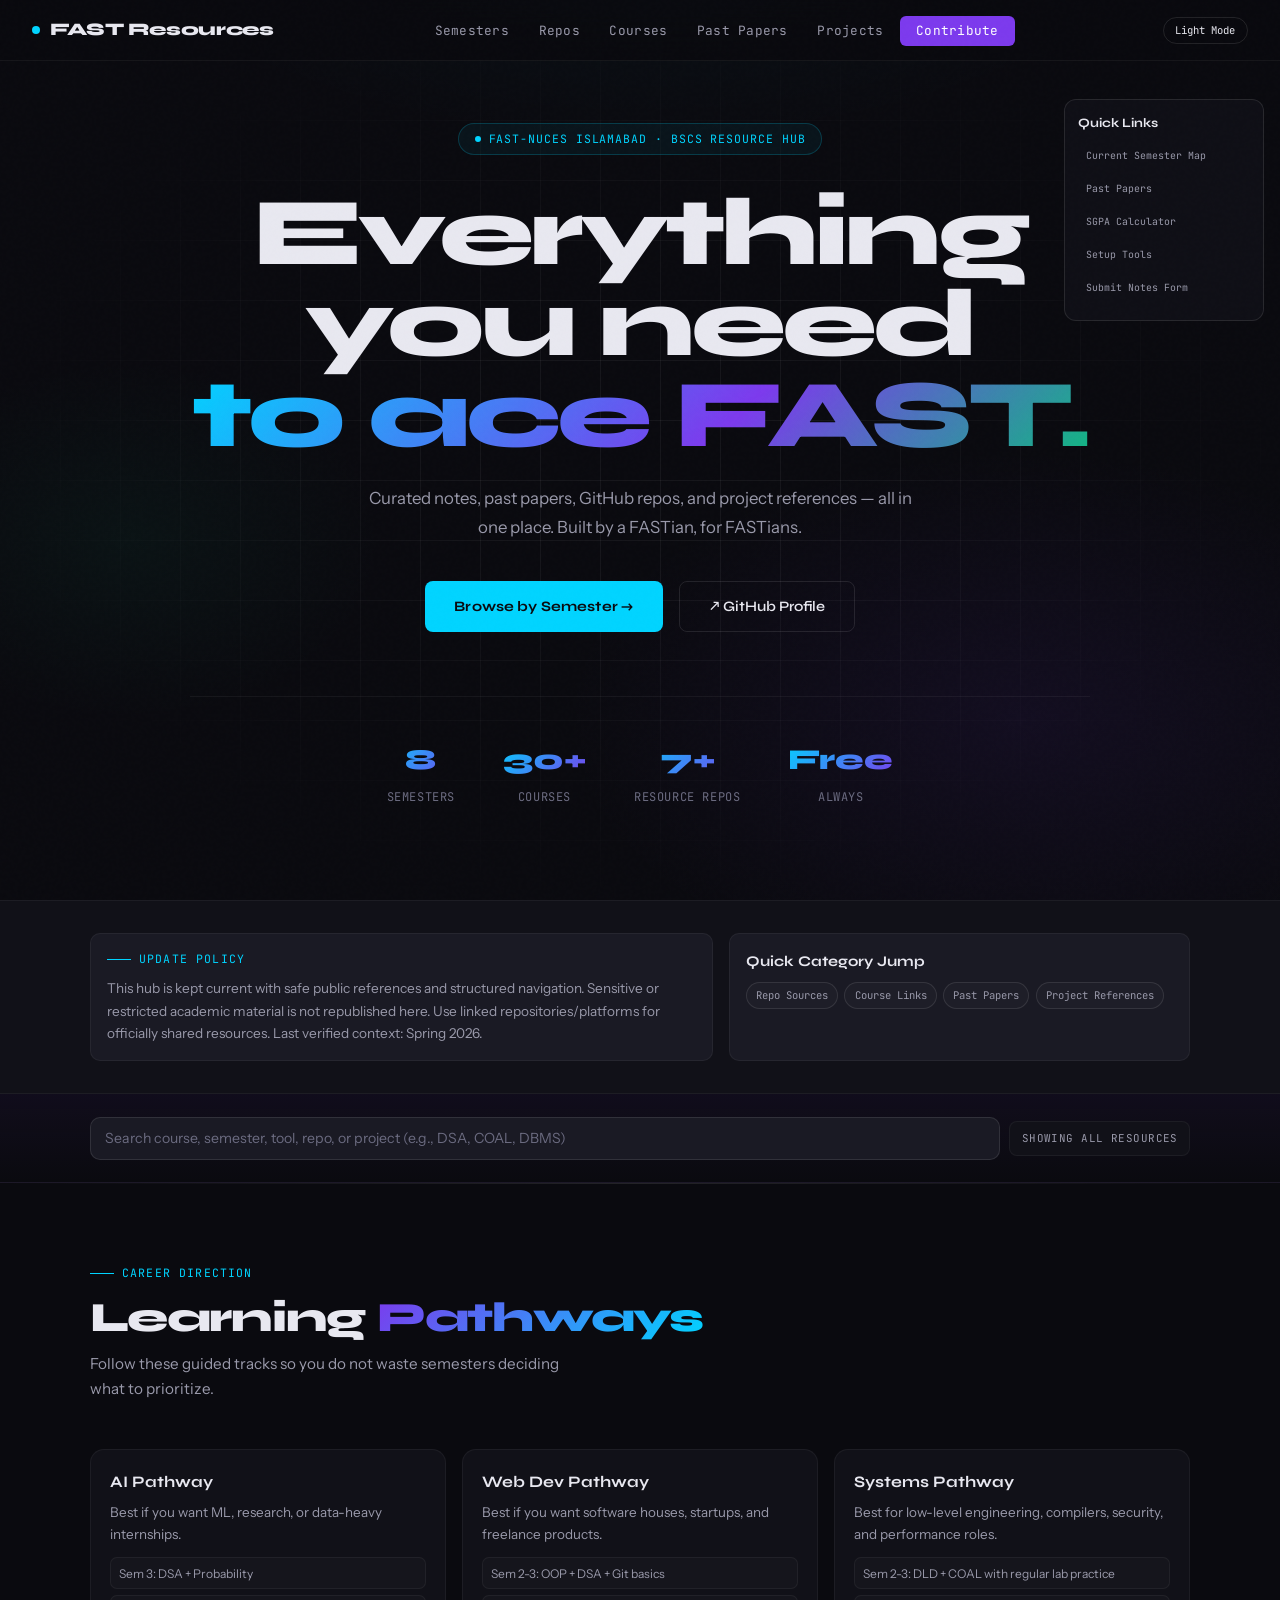
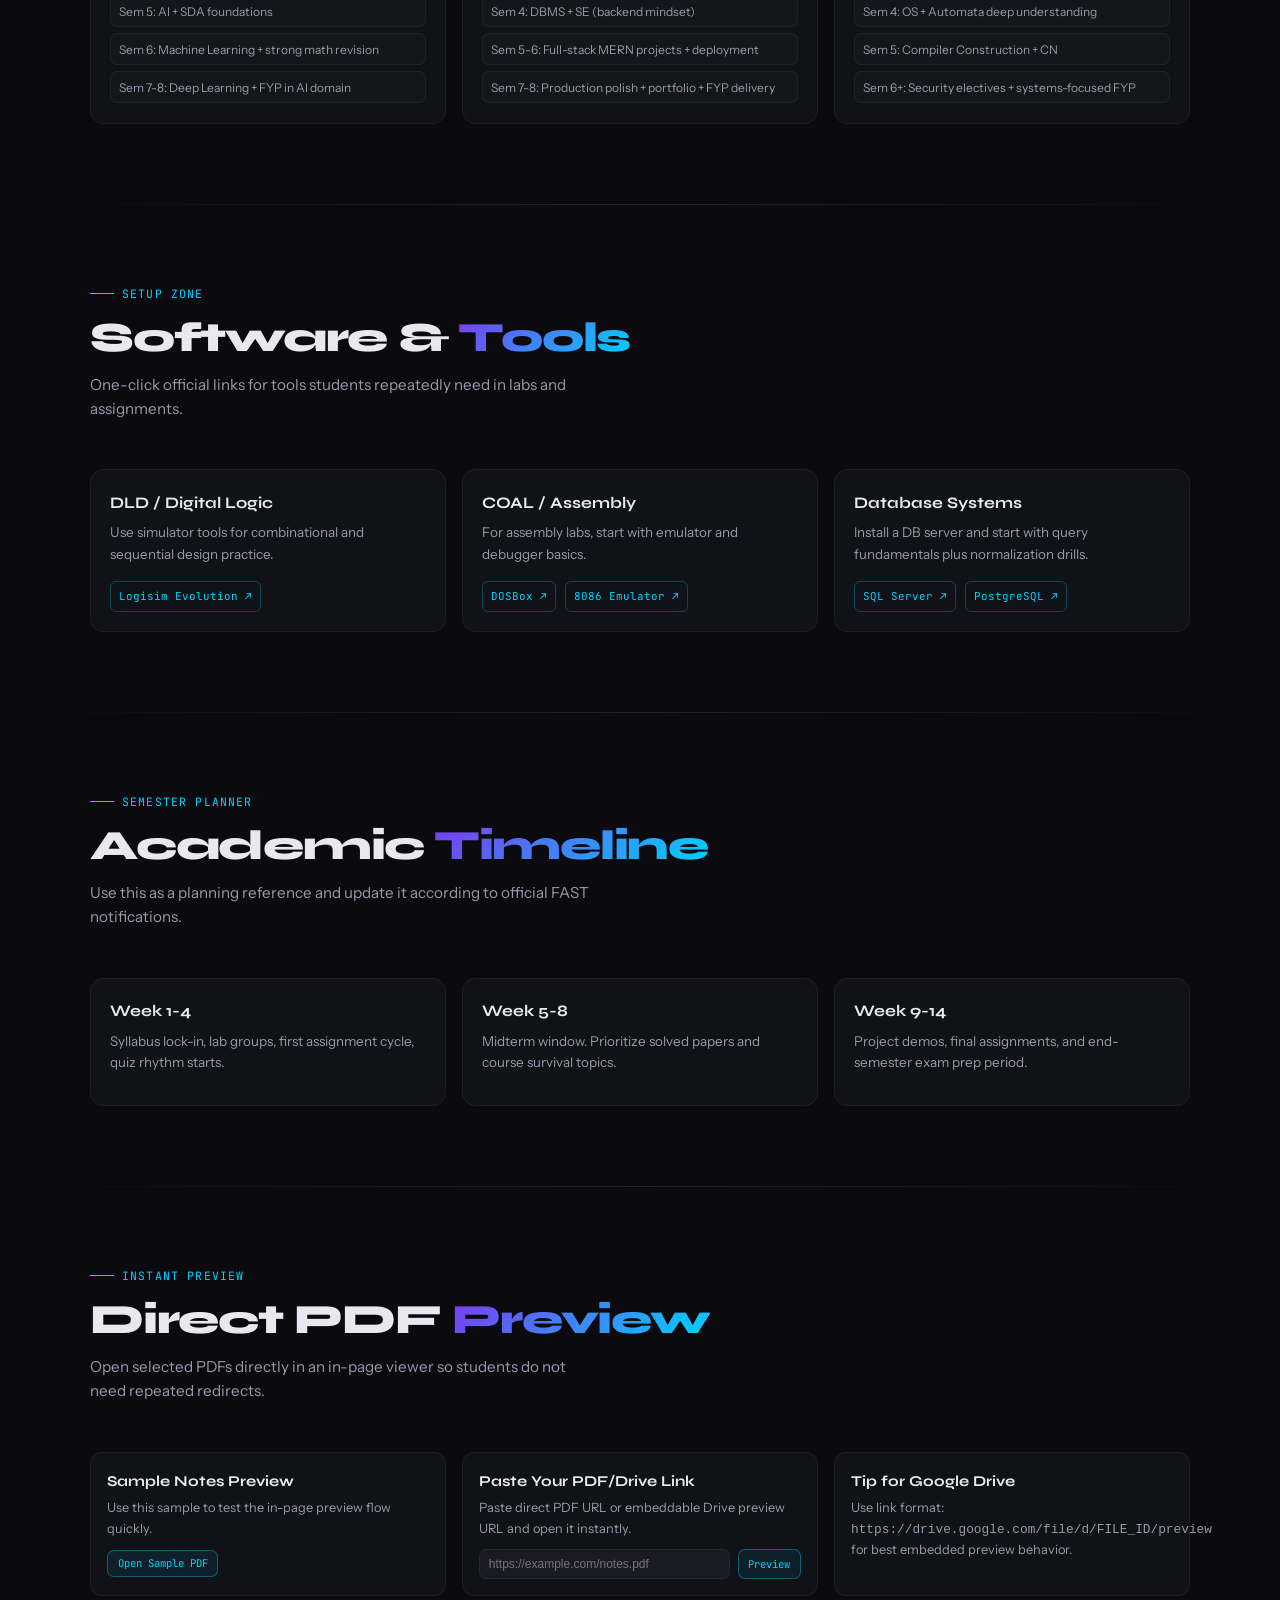
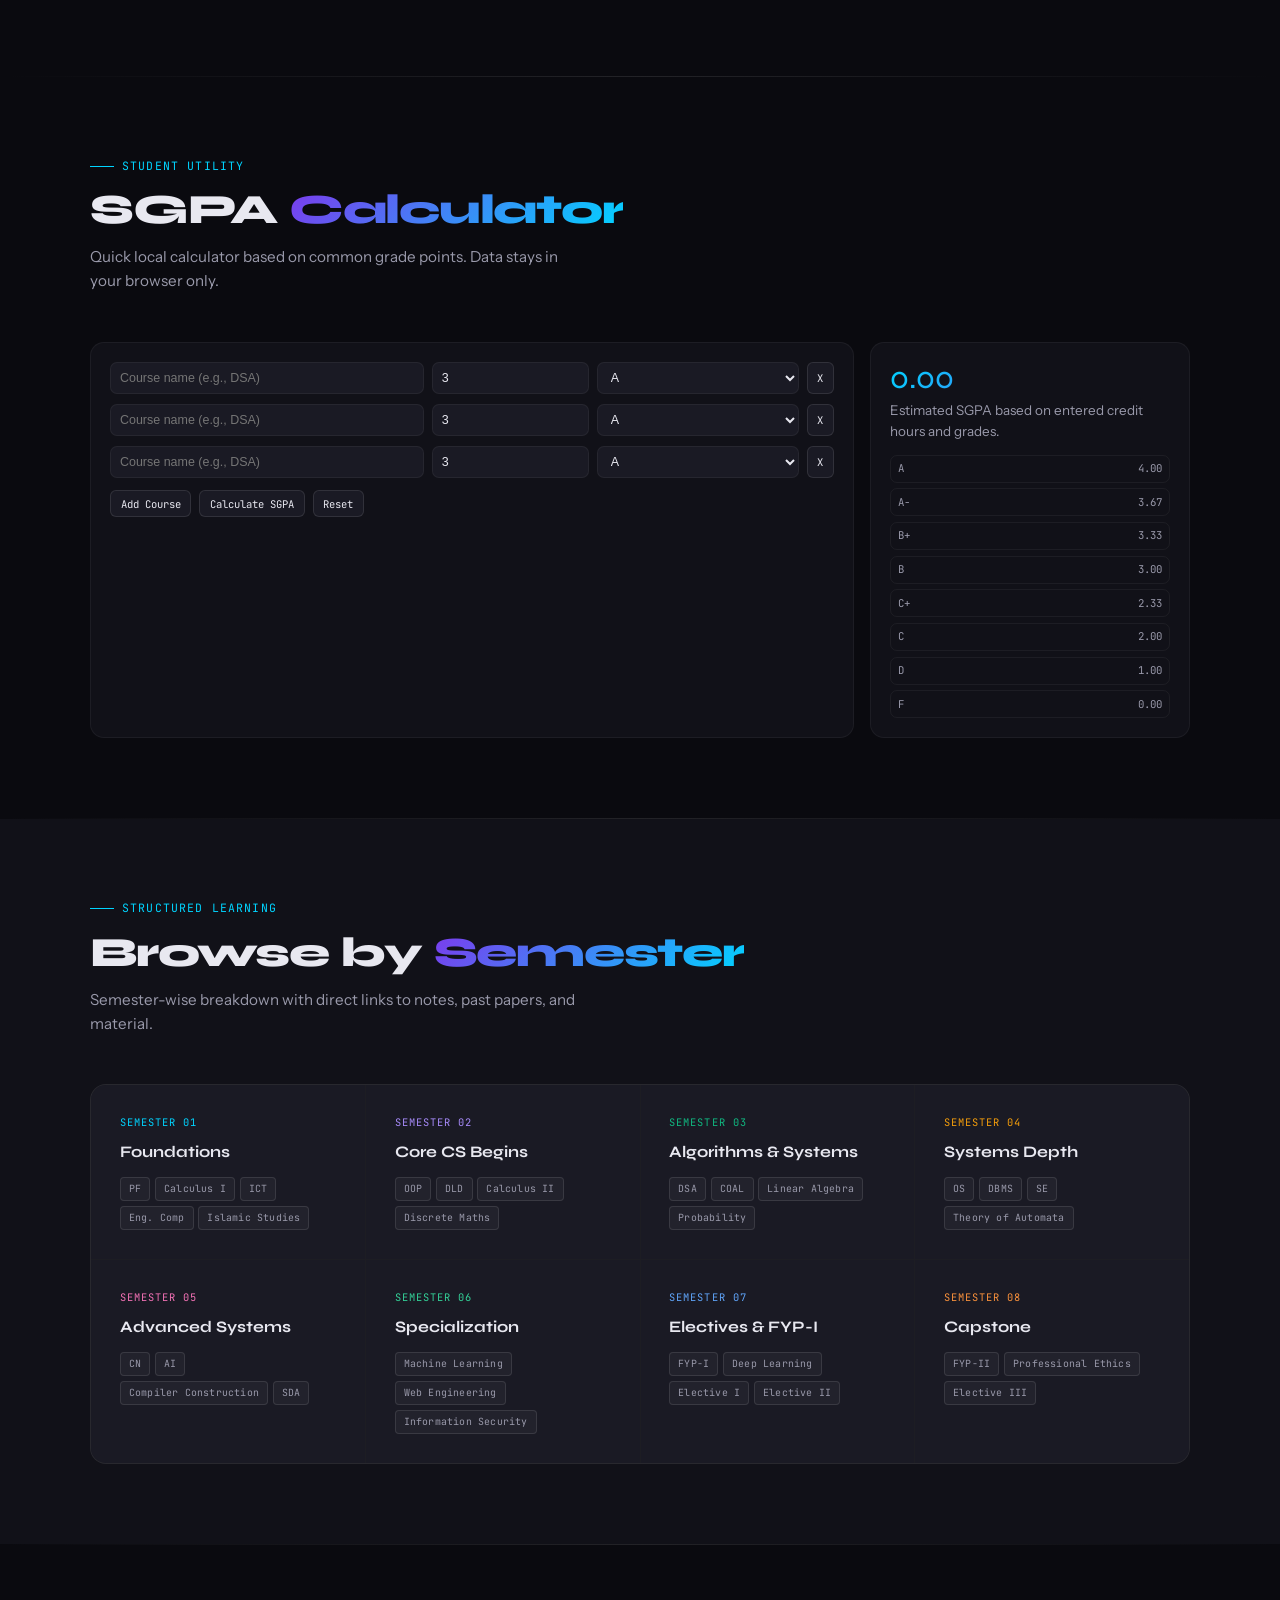
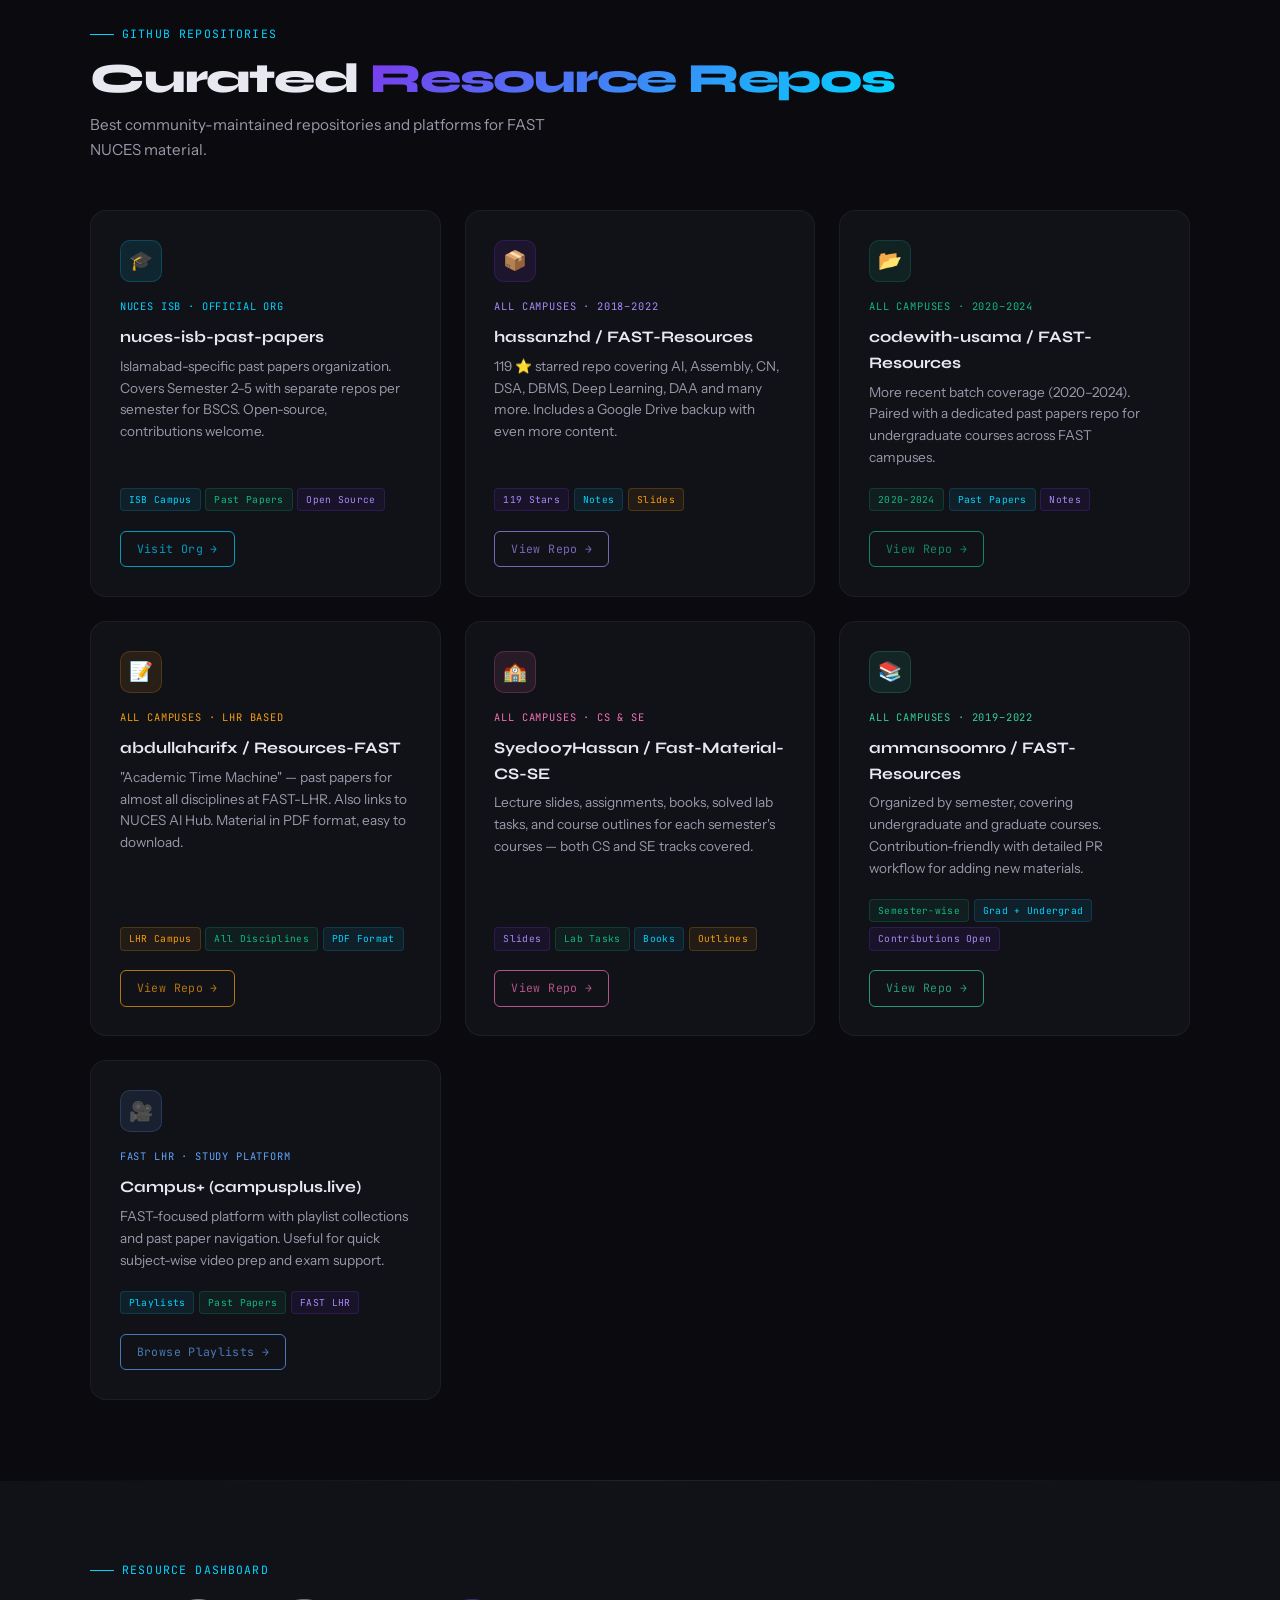
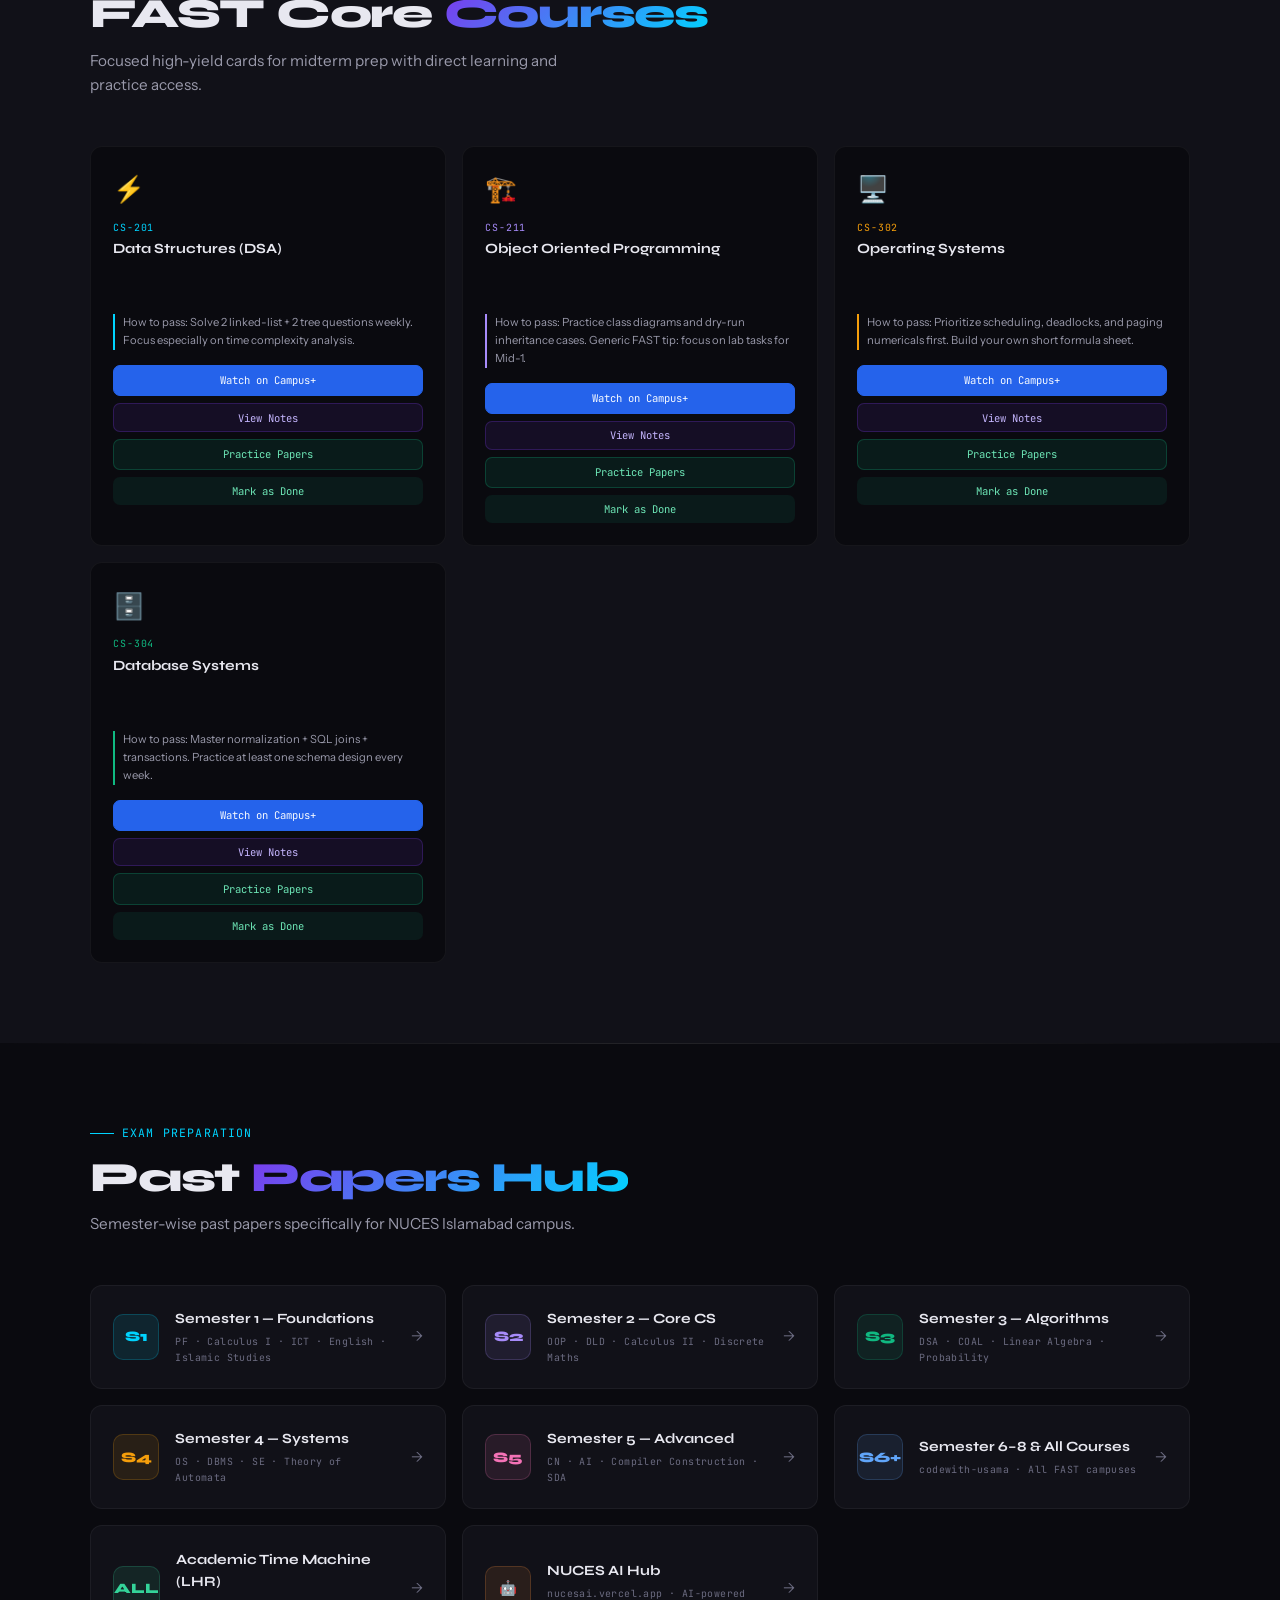
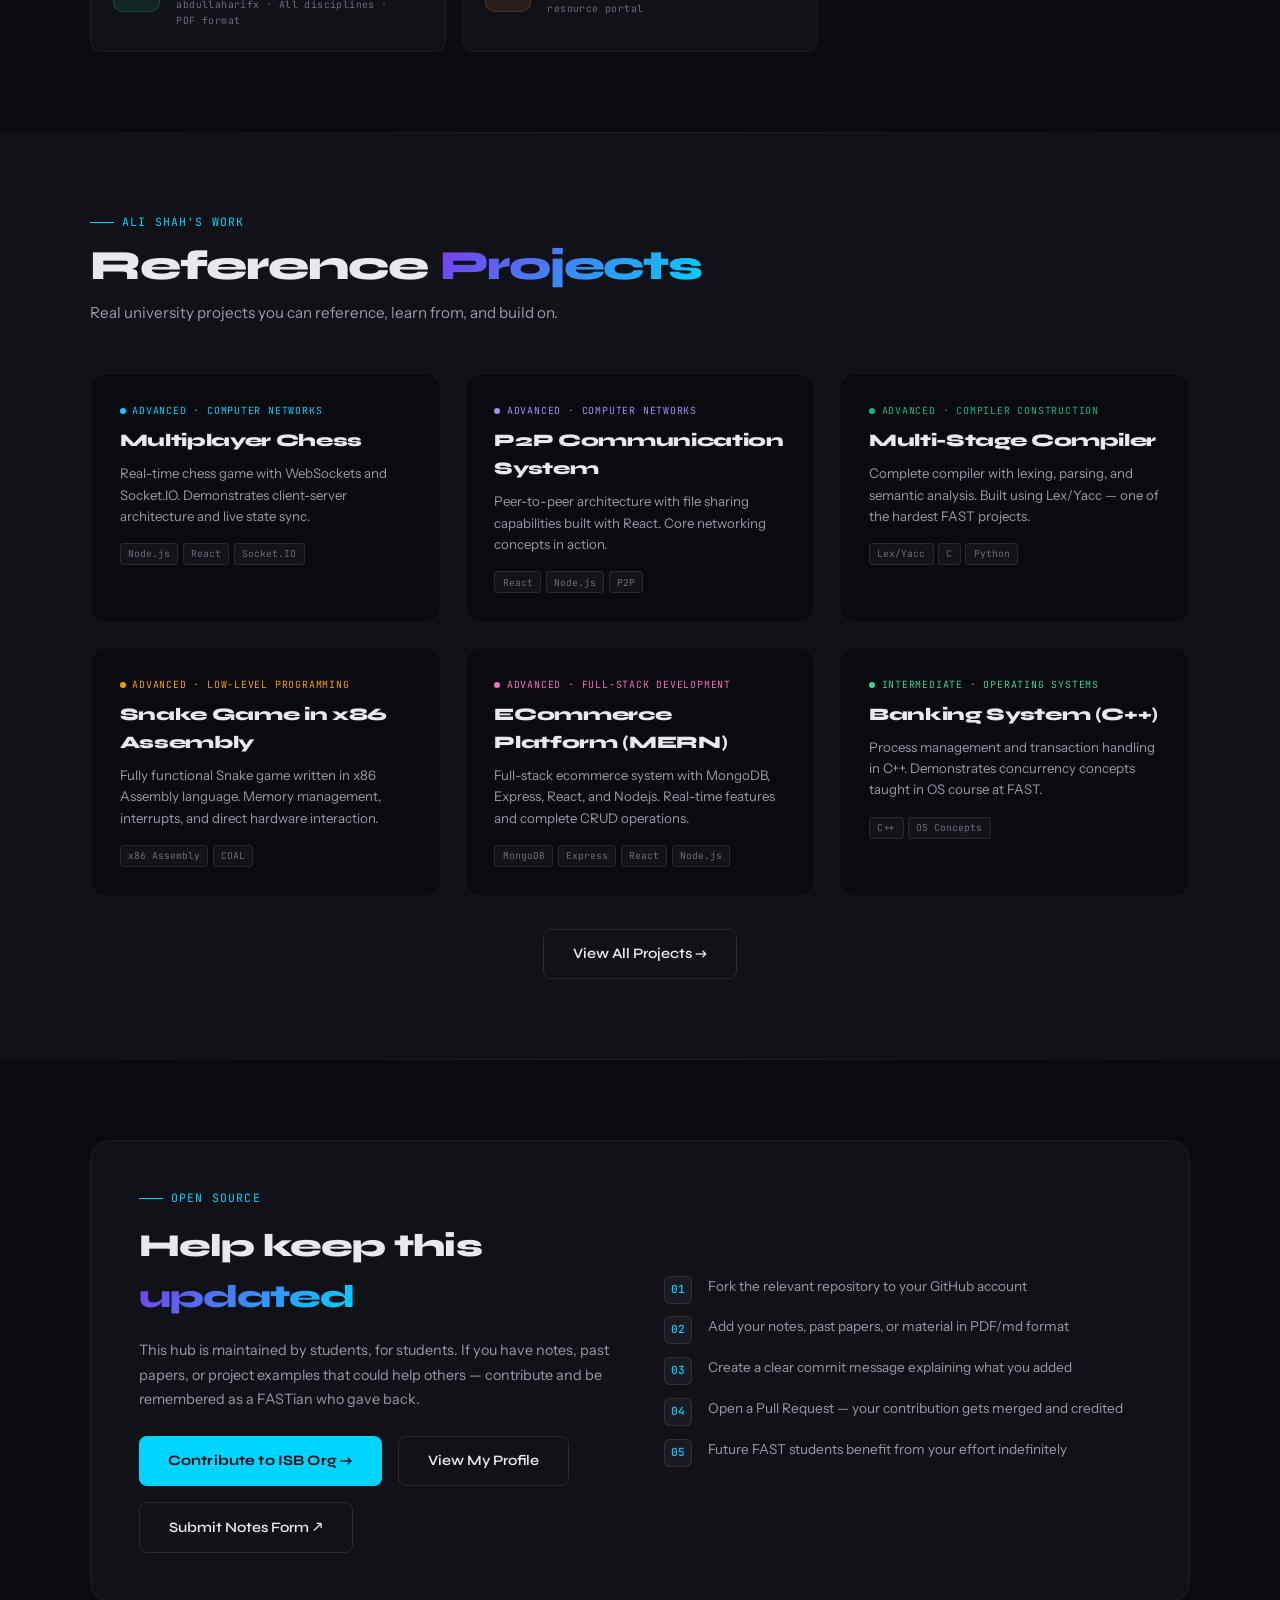
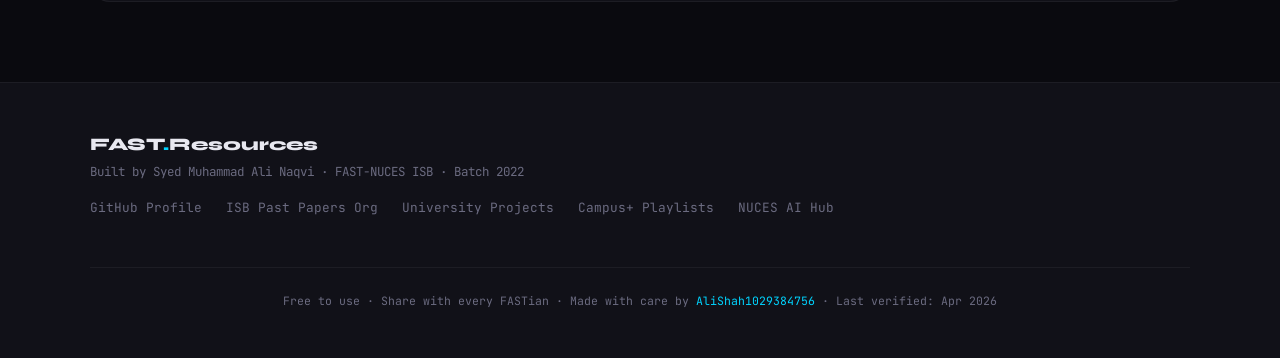
==== commit a661dbdc: "Complete FAST hub polish with preview and link checker" ====
--- a/index.html
+++ b/index.html
@@ -73,6 +73,7 @@
     display: flex; align-items: center; justify-content: space-between;
     padding: 1rem 2rem;
     background: rgba(10,10,15,0.85);
+    -webkit-backdrop-filter: blur(20px);
     backdrop-filter: blur(20px);
     border-bottom: 1px solid var(--border);
   }
@@ -154,6 +155,7 @@
       linear-gradient(var(--border) 1px, transparent 1px),
       linear-gradient(90deg, var(--border) 1px, transparent 1px);
     background-size: 60px 60px;
+    -webkit-mask-image: radial-gradient(ellipse at center, black 20%, transparent 75%);
     mask-image: radial-gradient(ellipse at center, black 20%, transparent 75%);
   }
   .hero-content {
@@ -393,7 +395,150 @@
     border: 1px solid var(--border-bright);
     border-radius: 12px;
     padding: 0.8rem;
+    -webkit-backdrop-filter: blur(10px);
     backdrop-filter: blur(10px);
+  }
+
+  /* ===== CLASS TOKENS TO REPLACE INLINE STYLES ===== */
+  .sem-s1 { --sem-color:#00d4ff; }
+  .sem-s2 { --sem-color:#a78bfa; }
+  .sem-s3 { --sem-color:#10b981; }
+  .sem-s4 { --sem-color:#f59e0b; }
+  .sem-s5 { --sem-color:#f472b6; }
+  .sem-s6 { --sem-color:#34d399; }
+  .sem-s7 { --sem-color:#60a5fa; }
+  .sem-s8 { --sem-color:#fb923c; }
+
+  .rc-1 { --card-accent:#00d4ff; --icon-bg:rgba(0,212,255,0.1); --icon-border:rgba(0,212,255,0.2); }
+  .rc-2 { --card-accent:#a78bfa; --icon-bg:rgba(124,58,237,0.1); --icon-border:rgba(124,58,237,0.2); }
+  .rc-3 { --card-accent:#10b981; --icon-bg:rgba(16,185,129,0.1); --icon-border:rgba(16,185,129,0.2); }
+  .rc-4 { --card-accent:#f59e0b; --icon-bg:rgba(245,158,11,0.1); --icon-border:rgba(245,158,11,0.2); }
+  .rc-5 { --card-accent:#f472b6; --icon-bg:rgba(244,114,182,0.1); --icon-border:rgba(244,114,182,0.2); }
+  .rc-6 { --card-accent:#34d399; --icon-bg:rgba(52,211,153,0.1); --icon-border:rgba(52,211,153,0.2); }
+  .rc-7 { --card-accent:#60a5fa; --icon-bg:rgba(96,165,250,0.1); --icon-border:rgba(96,165,250,0.2); }
+
+  .cc-1 { --c-color:#00d4ff; }
+  .cc-2 { --c-color:#a78bfa; }
+  .cc-3 { --c-color:#f59e0b; }
+  .cc-4 { --c-color:#10b981; }
+
+  .pc-1 { --badge-bg:rgba(0,212,255,0.1); --badge-color:#00d4ff; --badge-border:rgba(0,212,255,0.2); }
+  .pc-2 { --badge-bg:rgba(167,139,250,0.1); --badge-color:#a78bfa; --badge-border:rgba(167,139,250,0.2); }
+  .pc-3 { --badge-bg:rgba(16,185,129,0.1); --badge-color:#10b981; --badge-border:rgba(16,185,129,0.2); }
+  .pc-4 { --badge-bg:rgba(245,158,11,0.1); --badge-color:#f59e0b; --badge-border:rgba(245,158,11,0.2); }
+  .pc-5 { --badge-bg:rgba(244,114,182,0.1); --badge-color:#f472b6; --badge-border:rgba(244,114,182,0.2); }
+  .pc-6 { --badge-bg:rgba(96,165,250,0.1); --badge-color:#60a5fa; --badge-border:rgba(96,165,250,0.2); }
+  .pc-7 { --badge-bg:rgba(52,211,153,0.1); --badge-color:#34d399; --badge-border:rgba(52,211,153,0.2); }
+  .pc-8 { --badge-bg:rgba(251,146,60,0.1); --badge-color:#fb923c; --badge-border:rgba(251,146,60,0.2); }
+
+  .pr-1 { --p-color:#00d4ff; }
+  .pr-2 { --p-color:#a78bfa; }
+  .pr-3 { --p-color:#10b981; }
+  .pr-4 { --p-color:#f59e0b; }
+  .pr-5 { --p-color:#f472b6; }
+  .pr-6 { --p-color:#34d399; }
+
+  .center-cta {
+    text-align:center;
+    margin-top: 2rem;
+  }
+
+  .section-tag-spaced {
+    margin-bottom:0.75rem;
+  }
+
+  .action-row {
+    display:flex;
+    gap:1rem;
+    flex-wrap:wrap;
+  }
+
+  /* ===== PDF PREVIEW ===== */
+  .preview-grid {
+    display: grid;
+    grid-template-columns: repeat(auto-fit, minmax(260px, 1fr));
+    gap: 1rem;
+  }
+  .preview-card {
+    background: var(--surface);
+    border: 1px solid var(--border);
+    border-radius: 12px;
+    padding: 1rem;
+  }
+  .preview-card h3 {
+    font-family: var(--font-display);
+    font-size: 0.94rem;
+    margin-bottom: 0.35rem;
+  }
+  .preview-card p {
+    color: var(--text-dim);
+    font-size: 0.8rem;
+    margin-bottom: 0.65rem;
+  }
+  .preview-btn {
+    border: 1px solid rgba(0,212,255,0.35);
+    background: rgba(0,212,255,0.08);
+    color: var(--accent);
+    border-radius: 7px;
+    padding: 0.35rem 0.6rem;
+    font-family: var(--font-mono);
+    font-size: 0.66rem;
+    cursor: pointer;
+  }
+  .preview-btn:hover { background: rgba(0,212,255,0.16); }
+  .preview-input-row {
+    display: grid;
+    grid-template-columns: minmax(0, 1fr) auto;
+    gap: 0.5rem;
+    margin-top: 0.55rem;
+  }
+  .preview-input {
+    width: 100%;
+    background: var(--surface2);
+    border: 1px solid var(--border);
+    color: var(--text);
+    border-radius: 7px;
+    padding: 0.42rem 0.55rem;
+    font-size: 0.75rem;
+  }
+  .pdf-modal {
+    position: fixed;
+    inset: 0;
+    z-index: 2000;
+    background: rgba(2,6,23,0.8);
+    display: none;
+    align-items: center;
+    justify-content: center;
+    padding: 1rem;
+  }
+  .pdf-modal.open { display: flex; }
+  .pdf-shell {
+    width: min(980px, 100%);
+    height: min(85vh, 760px);
+    background: var(--surface);
+    border: 1px solid var(--border-bright);
+    border-radius: 12px;
+    padding: 0.8rem;
+    display: grid;
+    grid-template-rows: auto 1fr;
+    gap: 0.65rem;
+  }
+  .pdf-head {
+    display: flex;
+    align-items: center;
+    justify-content: space-between;
+    gap: 0.5rem;
+  }
+  .pdf-head h3 {
+    font-family: var(--font-display);
+    font-size: 0.92rem;
+  }
+  .pdf-frame {
+    width: 100%;
+    height: 100%;
+    border: 1px solid var(--border);
+    border-radius: 8px;
+    background: #fff;
   }
   .floating-quick-links h3 {
     font-family: var(--font-display);
@@ -1328,6 +1473,47 @@
 
 <div class="divider"></div>
 
+<section id="preview">
+  <div class="container">
+    <div class="section-header reveal">
+      <div class="section-tag">Instant Preview</div>
+      <h2 class="section-title">Direct PDF <span>Preview</span></h2>
+      <p class="section-desc">Open selected PDFs directly in an in-page viewer so students do not need repeated redirects.</p>
+    </div>
+    <div class="preview-grid reveal">
+      <article class="preview-card">
+        <h3>Sample Notes Preview</h3>
+        <p>Use this sample to test the in-page preview flow quickly.</p>
+        <button type="button" class="preview-btn" data-preview-url="https://www.w3.org/WAI/ER/tests/xhtml/testfiles/resources/pdf/dummy.pdf">Open Sample PDF</button>
+      </article>
+      <article class="preview-card">
+        <h3>Paste Your PDF/Drive Link</h3>
+        <p>Paste direct PDF URL or embeddable Drive preview URL and open it instantly.</p>
+        <div class="preview-input-row">
+          <input id="customPreviewUrl" class="preview-input" type="url" placeholder="https://example.com/notes.pdf">
+          <button id="openCustomPreview" type="button" class="preview-btn">Preview</button>
+        </div>
+      </article>
+      <article class="preview-card">
+        <h3>Tip for Google Drive</h3>
+        <p>Use link format: <code>https://drive.google.com/file/d/FILE_ID/preview</code> for best embedded preview behavior.</p>
+      </article>
+    </div>
+  </div>
+</section>
+
+<div id="pdfPreviewModal" class="pdf-modal" role="dialog" aria-modal="true" aria-label="PDF preview modal">
+  <div class="pdf-shell">
+    <div class="pdf-head">
+      <h3>Resource Preview</h3>
+      <button id="closePdfPreview" type="button" class="notes-close">Close</button>
+    </div>
+    <iframe id="pdfPreviewFrame" class="pdf-frame" title="PDF preview"></iframe>
+  </div>
+</div>
+
+<div class="divider"></div>
+
 <section id="planner">
   <div class="container">
     <div class="section-header reveal">
@@ -1374,7 +1560,7 @@
     </div>
     <div class="sem-grid reveal">
 
-      <a href="https://github.com/nuces-isb-past-papers" target="_blank" class="sem-card" style="--sem-color:#00d4ff">
+      <a href="https://github.com/nuces-isb-past-papers" target="_blank" rel="noopener noreferrer" class="sem-card sem-s1">
         <div class="sem-num">Semester 01</div>
         <div class="sem-title">Foundations</div>
         <div class="sem-courses">
@@ -1387,7 +1573,7 @@
         <span class="sem-arrow">→</span>
       </a>
 
-      <a href="https://github.com/nuces-isb-past-papers/BS-CS-Semester-2" target="_blank" class="sem-card" style="--sem-color:#a78bfa">
+      <a href="https://github.com/nuces-isb-past-papers/BS-CS-Semester-2" target="_blank" rel="noopener noreferrer" class="sem-card sem-s2">
         <div class="sem-num">Semester 02</div>
         <div class="sem-title">Core CS Begins</div>
         <div class="sem-courses">
@@ -1399,7 +1585,7 @@
         <span class="sem-arrow">→</span>
       </a>
 
-      <a href="https://github.com/nuces-isb-past-papers/BS-CS-Semester-3" target="_blank" class="sem-card" style="--sem-color:#10b981">
+      <a href="https://github.com/nuces-isb-past-papers/BS-CS-Semester-3" target="_blank" rel="noopener noreferrer" class="sem-card sem-s3">
         <div class="sem-num">Semester 03</div>
         <div class="sem-title">Algorithms & Systems</div>
         <div class="sem-courses">
@@ -1411,7 +1597,7 @@
         <span class="sem-arrow">→</span>
       </a>
 
-      <a href="https://github.com/nuces-isb-past-papers/BS-CS-Semester-4" target="_blank" class="sem-card" style="--sem-color:#f59e0b">
+      <a href="https://github.com/nuces-isb-past-papers/BS-CS-Semester-4" target="_blank" rel="noopener noreferrer" class="sem-card sem-s4">
         <div class="sem-num">Semester 04</div>
         <div class="sem-title">Systems Depth</div>
         <div class="sem-courses">
@@ -1423,7 +1609,7 @@
         <span class="sem-arrow">→</span>
       </a>
 
-      <a href="https://github.com/nuces-isb-past-papers/BS-CS-Semester-5" target="_blank" class="sem-card" style="--sem-color:#f472b6">
+      <a href="https://github.com/nuces-isb-past-papers/BS-CS-Semester-5" target="_blank" rel="noopener noreferrer" class="sem-card sem-s5">
         <div class="sem-num">Semester 05</div>
         <div class="sem-title">Advanced Systems</div>
         <div class="sem-courses">
@@ -1435,7 +1621,7 @@
         <span class="sem-arrow">→</span>
       </a>
 
-      <a href="https://github.com/nuces-isb-past-papers" target="_blank" class="sem-card" style="--sem-color:#34d399">
+      <a href="https://github.com/nuces-isb-past-papers" target="_blank" rel="noopener noreferrer" class="sem-card sem-s6">
         <div class="sem-num">Semester 06</div>
         <div class="sem-title">Specialization</div>
         <div class="sem-courses">
@@ -1446,7 +1632,7 @@
         <span class="sem-arrow">→</span>
       </a>
 
-      <a href="https://github.com/nuces-isb-past-papers" target="_blank" class="sem-card" style="--sem-color:#60a5fa">
+      <a href="https://github.com/nuces-isb-past-papers" target="_blank" rel="noopener noreferrer" class="sem-card sem-s7">
         <div class="sem-num">Semester 07</div>
         <div class="sem-title">Electives & FYP-I</div>
         <div class="sem-courses">
@@ -1458,7 +1644,7 @@
         <span class="sem-arrow">→</span>
       </a>
 
-      <a href="https://github.com/nuces-isb-past-papers" target="_blank" class="sem-card" style="--sem-color:#fb923c">
+      <a href="https://github.com/nuces-isb-past-papers" target="_blank" rel="noopener noreferrer" class="sem-card sem-s8">
         <div class="sem-num">Semester 08</div>
         <div class="sem-title">Capstone</div>
         <div class="sem-courses">
@@ -1485,7 +1671,7 @@
     </div>
     <div class="resources-grid">
 
-      <div class="resource-card reveal" style="--card-accent:#00d4ff; --icon-bg:rgba(0,212,255,0.1); --icon-border:rgba(0,212,255,0.2)">
+      <div class="resource-card reveal rc-1">
         <div class="resource-icon">🎓</div>
         <div class="resource-campus">NUCES ISB · Official Org</div>
         <div class="resource-name">nuces-isb-past-papers</div>
@@ -1495,10 +1681,10 @@
           <span class="rtag rtag-green">Past Papers</span>
           <span class="rtag rtag-purple">Open Source</span>
         </div>
-        <a href="https://github.com/nuces-isb-past-papers" target="_blank" class="resource-link">Visit Org →</a>
+        <a href="https://github.com/nuces-isb-past-papers" target="_blank" rel="noopener noreferrer" class="resource-link">Visit Org →</a>
       </div>
 
-      <div class="resource-card reveal" style="--card-accent:#a78bfa; --icon-bg:rgba(124,58,237,0.1); --icon-border:rgba(124,58,237,0.2)">
+      <div class="resource-card reveal rc-2">
         <div class="resource-icon">📦</div>
         <div class="resource-campus">ALL CAMPUSES · 2018–2022</div>
         <div class="resource-name">hassanzhd / FAST-Resources</div>
@@ -1508,10 +1694,10 @@
           <span class="rtag rtag-blue">Notes</span>
           <span class="rtag rtag-yellow">Slides</span>
         </div>
-        <a href="https://github.com/hassanzhd/FAST-Resources" target="_blank" class="resource-link">View Repo →</a>
+        <a href="https://github.com/hassanzhd/FAST-Resources" target="_blank" rel="noopener noreferrer" class="resource-link">View Repo →</a>
       </div>
 
-      <div class="resource-card reveal" style="--card-accent:#10b981; --icon-bg:rgba(16,185,129,0.1); --icon-border:rgba(16,185,129,0.2)">
+      <div class="resource-card reveal rc-3">
         <div class="resource-icon">📂</div>
         <div class="resource-campus">ALL CAMPUSES · 2020–2024</div>
         <div class="resource-name">codewith-usama / FAST-Resources</div>
@@ -1521,10 +1707,10 @@
           <span class="rtag rtag-blue">Past Papers</span>
           <span class="rtag rtag-purple">Notes</span>
         </div>
-        <a href="https://github.com/codewith-usama/FAST-Resources" target="_blank" class="resource-link">View Repo →</a>
+        <a href="https://github.com/codewith-usama/FAST-Resources" target="_blank" rel="noopener noreferrer" class="resource-link">View Repo →</a>
       </div>
 
-      <div class="resource-card reveal" style="--card-accent:#f59e0b; --icon-bg:rgba(245,158,11,0.1); --icon-border:rgba(245,158,11,0.2)">
+      <div class="resource-card reveal rc-4">
         <div class="resource-icon">📝</div>
         <div class="resource-campus">ALL CAMPUSES · LHR Based</div>
         <div class="resource-name">abdullaharifx / Resources-FAST</div>
@@ -1534,10 +1720,10 @@
           <span class="rtag rtag-green">All Disciplines</span>
           <span class="rtag rtag-blue">PDF Format</span>
         </div>
-        <a href="https://github.com/abdullaharifx/Resources-FAST" target="_blank" class="resource-link">View Repo →</a>
+        <a href="https://github.com/abdullaharifx/Resources-FAST" target="_blank" rel="noopener noreferrer" class="resource-link">View Repo →</a>
       </div>
 
-      <div class="resource-card reveal" style="--card-accent:#f472b6; --icon-bg:rgba(244,114,182,0.1); --icon-border:rgba(244,114,182,0.2)">
+      <div class="resource-card reveal rc-5">
         <div class="resource-icon">🏫</div>
         <div class="resource-campus">ALL CAMPUSES · CS & SE</div>
         <div class="resource-name">Syed007Hassan / Fast-Material-CS-SE</div>
@@ -1548,10 +1734,10 @@
           <span class="rtag rtag-blue">Books</span>
           <span class="rtag rtag-yellow">Outlines</span>
         </div>
-        <a href="https://github.com/Syed007Hassan/Fast-Material-CS-SE" target="_blank" class="resource-link">View Repo →</a>
+        <a href="https://github.com/Syed007Hassan/Fast-Material-CS-SE" target="_blank" rel="noopener noreferrer" class="resource-link">View Repo →</a>
       </div>
 
-      <div class="resource-card reveal" style="--card-accent:#34d399; --icon-bg:rgba(52,211,153,0.1); --icon-border:rgba(52,211,153,0.2)">
+      <div class="resource-card reveal rc-6">
         <div class="resource-icon">📚</div>
         <div class="resource-campus">ALL CAMPUSES · 2019–2022</div>
         <div class="resource-name">ammansoomro / FAST-Resources</div>
@@ -1561,10 +1747,10 @@
           <span class="rtag rtag-blue">Grad + Undergrad</span>
           <span class="rtag rtag-purple">Contributions Open</span>
         </div>
-        <a href="https://github.com/ammansoomro/FAST-Resources" target="_blank" class="resource-link">View Repo →</a>
+        <a href="https://github.com/ammansoomro/FAST-Resources" target="_blank" rel="noopener noreferrer" class="resource-link">View Repo →</a>
       </div>
 
-      <div class="resource-card reveal" style="--card-accent:#60a5fa; --icon-bg:rgba(96,165,250,0.1); --icon-border:rgba(96,165,250,0.2)">
+      <div class="resource-card reveal rc-7">
         <div class="resource-icon">🎥</div>
         <div class="resource-campus">FAST LHR · STUDY PLATFORM</div>
         <div class="resource-name">Campus+ (campusplus.live)</div>
@@ -1574,7 +1760,7 @@
           <span class="rtag rtag-green">Past Papers</span>
           <span class="rtag rtag-purple">FAST LHR</span>
         </div>
-        <a href="https://www.campusplus.live/playlists" target="_blank" class="resource-link">Browse Playlists →</a>
+        <a href="https://www.campusplus.live/playlists" target="_blank" rel="noopener noreferrer" class="resource-link">Browse Playlists →</a>
       </div>
 
     </div>
@@ -1593,58 +1779,58 @@
     </div>
     <div class="courses-grid reveal">
 
-      <div class="course-card" style="--c-color:#00d4ff">
+      <div class="course-card cc-1">
         <span class="course-icon">⚡</span>
         <div class="course-code">CS-201</div>
         <div class="course-name">Data Structures (DSA)</div>
         <div class="topic-preview">Trees, Graphs, Hash Tables</div>
         <div class="survival-tip">How to pass: Solve 2 linked-list + 2 tree questions weekly. Focus especially on time complexity analysis.</div>
         <div class="course-actions">
-          <a href="https://www.campusplus.live/playlists/dsa" target="_blank" class="course-btn course-btn-campus">Watch on Campus+</a>
+          <a href="https://www.campusplus.live/playlists/dsa" target="_blank" rel="noopener noreferrer" class="course-btn course-btn-campus">Watch on Campus+</a>
           <button type="button" class="course-btn course-btn-notes" data-notes="CS-201 DSA Notes\n\nRecommended topics:\n- Trees and traversals\n- Graph basics and shortest path\n- Hashing and collision handling\n\nIf your local notes file is missing, use the practice repo.">View Notes</button>
-          <a href="https://github.com/AliShah1029384756/dsa-notes" target="_blank" class="course-btn course-btn-practice">Practice Papers</a>
+          <a href="https://github.com/AliShah1029384756/dsa-notes" target="_blank" rel="noopener noreferrer" class="course-btn course-btn-practice">Practice Papers</a>
           <button type="button" class="course-btn course-btn-done" data-progress-id="course-dsa">Mark as Done</button>
         </div>
       </div>
 
-      <div class="course-card" style="--c-color:#a78bfa">
+      <div class="course-card cc-2">
         <span class="course-icon">🏗️</span>
         <div class="course-code">CS-211</div>
         <div class="course-name">Object Oriented Programming</div>
         <div class="topic-preview">Polymorphism, Inheritance, Abstraction</div>
         <div class="survival-tip">How to pass: Practice class diagrams and dry-run inheritance cases. Generic FAST tip: focus on lab tasks for Mid-1.</div>
         <div class="course-actions">
-          <a href="https://www.campusplus.live/playlists/oop" target="_blank" class="course-btn course-btn-campus">Watch on Campus+</a>
+          <a href="https://www.campusplus.live/playlists/oop" target="_blank" rel="noopener noreferrer" class="course-btn course-btn-campus">Watch on Campus+</a>
           <button type="button" class="course-btn course-btn-notes" data-notes="CS-211 OOP Notes\n\nRecommended topics:\n- Classes and objects\n- Inheritance patterns\n- Runtime polymorphism\n\nUse linked GitHub folder for labs and papers.">View Notes</button>
-          <a href="https://github.com/AliShah1029384756/oop-concepts" target="_blank" class="course-btn course-btn-practice">Practice Papers</a>
+          <a href="https://github.com/AliShah1029384756/oop-concepts" target="_blank" rel="noopener noreferrer" class="course-btn course-btn-practice">Practice Papers</a>
           <button type="button" class="course-btn course-btn-done" data-progress-id="course-oop">Mark as Done</button>
         </div>
       </div>
 
-      <div class="course-card" style="--c-color:#f59e0b">
+      <div class="course-card cc-3">
         <span class="course-icon">🖥️</span>
         <div class="course-code">CS-302</div>
         <div class="course-name">Operating Systems</div>
         <div class="topic-preview">CPU Scheduling, Deadlocks, Paging</div>
         <div class="survival-tip">How to pass: Prioritize scheduling, deadlocks, and paging numericals first. Build your own short formula sheet.</div>
         <div class="course-actions">
-          <a href="https://www.campusplus.live/playlists/os" target="_blank" class="course-btn course-btn-campus">Watch on Campus+</a>
+          <a href="https://www.campusplus.live/playlists/os" target="_blank" rel="noopener noreferrer" class="course-btn course-btn-campus">Watch on Campus+</a>
           <button type="button" class="course-btn course-btn-notes" data-notes="CS-302 OS Notes\n\nRecommended topics:\n- Process scheduling\n- Deadlocks\n- Memory management\n\nUse linked repository for papers and revision assets.">View Notes</button>
-          <a href="https://github.com/AliShah1029384756/os-survival" target="_blank" class="course-btn course-btn-practice">Practice Papers</a>
+          <a href="https://github.com/AliShah1029384756/os-survival" target="_blank" rel="noopener noreferrer" class="course-btn course-btn-practice">Practice Papers</a>
           <button type="button" class="course-btn course-btn-done" data-progress-id="course-os">Mark as Done</button>
         </div>
       </div>
 
-      <div class="course-card" style="--c-color:#10b981">
+      <div class="course-card cc-4">
         <span class="course-icon">🗄️</span>
         <div class="course-code">CS-304</div>
         <div class="course-name">Database Systems</div>
         <div class="topic-preview">Normalization, SQL Joins, Indexing</div>
         <div class="survival-tip">How to pass: Master normalization + SQL joins + transactions. Practice at least one schema design every week.</div>
         <div class="course-actions">
-          <a href="https://www.campusplus.live/playlists/db" target="_blank" class="course-btn course-btn-campus">Watch on Campus+</a>
+          <a href="https://www.campusplus.live/playlists/db" target="_blank" rel="noopener noreferrer" class="course-btn course-btn-campus">Watch on Campus+</a>
           <button type="button" class="course-btn course-btn-notes" data-notes="CS-304 DB Notes\n\nRecommended topics:\n- Normalization\n- SQL joins and query plans\n- Transaction isolation\n\nUse linked repo for sheets, query sets, and papers.">View Notes</button>
-          <a href="https://github.com/AliShah1029384756/db-queries" target="_blank" class="course-btn course-btn-practice">Practice Papers</a>
+          <a href="https://github.com/AliShah1029384756/db-queries" target="_blank" rel="noopener noreferrer" class="course-btn course-btn-practice">Practice Papers</a>
           <button type="button" class="course-btn course-btn-done" data-progress-id="course-db">Mark as Done</button>
         </div>
       </div>
@@ -1675,8 +1861,7 @@
     </div>
     <div class="papers-grid reveal">
 
-      <a href="https://github.com/nuces-isb-past-papers" target="_blank" class="paper-card"
-         style="--badge-bg:rgba(0,212,255,0.1); --badge-color:#00d4ff; --badge-border:rgba(0,212,255,0.2)">
+      <a href="https://github.com/nuces-isb-past-papers" target="_blank" rel="noopener noreferrer" class="paper-card pc-1">
         <div class="paper-sem-badge">S1</div>
         <div class="paper-info">
           <div class="paper-title">Semester 1 — Foundations</div>
@@ -1685,8 +1870,7 @@
         <span class="paper-arrow">→</span>
       </a>
 
-      <a href="https://github.com/nuces-isb-past-papers/BS-CS-Semester-2" target="_blank" class="paper-card"
-         style="--badge-bg:rgba(167,139,250,0.1); --badge-color:#a78bfa; --badge-border:rgba(167,139,250,0.2)">
+      <a href="https://github.com/nuces-isb-past-papers/BS-CS-Semester-2" target="_blank" rel="noopener noreferrer" class="paper-card pc-2">
         <div class="paper-sem-badge">S2</div>
         <div class="paper-info">
           <div class="paper-title">Semester 2 — Core CS</div>
@@ -1695,8 +1879,7 @@
         <span class="paper-arrow">→</span>
       </a>
 
-      <a href="https://github.com/nuces-isb-past-papers/BS-CS-Semester-3" target="_blank" class="paper-card"
-         style="--badge-bg:rgba(16,185,129,0.1); --badge-color:#10b981; --badge-border:rgba(16,185,129,0.2)">
+      <a href="https://github.com/nuces-isb-past-papers/BS-CS-Semester-3" target="_blank" rel="noopener noreferrer" class="paper-card pc-3">
         <div class="paper-sem-badge">S3</div>
         <div class="paper-info">
           <div class="paper-title">Semester 3 — Algorithms</div>
@@ -1705,8 +1888,7 @@
         <span class="paper-arrow">→</span>
       </a>
 
-      <a href="https://github.com/nuces-isb-past-papers/BS-CS-Semester-4" target="_blank" class="paper-card"
-         style="--badge-bg:rgba(245,158,11,0.1); --badge-color:#f59e0b; --badge-border:rgba(245,158,11,0.2)">
+      <a href="https://github.com/nuces-isb-past-papers/BS-CS-Semester-4" target="_blank" rel="noopener noreferrer" class="paper-card pc-4">
         <div class="paper-sem-badge">S4</div>
         <div class="paper-info">
           <div class="paper-title">Semester 4 — Systems</div>
@@ -1715,8 +1897,7 @@
         <span class="paper-arrow">→</span>
       </a>
 
-      <a href="https://github.com/nuces-isb-past-papers/BS-CS-Semester-5" target="_blank" class="paper-card"
-         style="--badge-bg:rgba(244,114,182,0.1); --badge-color:#f472b6; --badge-border:rgba(244,114,182,0.2)">
+      <a href="https://github.com/nuces-isb-past-papers/BS-CS-Semester-5" target="_blank" rel="noopener noreferrer" class="paper-card pc-5">
         <div class="paper-sem-badge">S5</div>
         <div class="paper-info">
           <div class="paper-title">Semester 5 — Advanced</div>
@@ -1725,8 +1906,7 @@
         <span class="paper-arrow">→</span>
       </a>
 
-      <a href="https://github.com/codewith-usama/PastPaper-FAST-NUCES" target="_blank" class="paper-card"
-         style="--badge-bg:rgba(96,165,250,0.1); --badge-color:#60a5fa; --badge-border:rgba(96,165,250,0.2)">
+      <a href="https://github.com/codewith-usama/PastPaper-FAST-NUCES" target="_blank" rel="noopener noreferrer" class="paper-card pc-6">
         <div class="paper-sem-badge">S6+</div>
         <div class="paper-info">
           <div class="paper-title">Semester 6–8 & All Courses</div>
@@ -1735,8 +1915,7 @@
         <span class="paper-arrow">→</span>
       </a>
 
-      <a href="https://github.com/abdullaharifx/Resources-FAST" target="_blank" class="paper-card"
-         style="--badge-bg:rgba(52,211,153,0.1); --badge-color:#34d399; --badge-border:rgba(52,211,153,0.2)">
+      <a href="https://github.com/abdullaharifx/Resources-FAST" target="_blank" rel="noopener noreferrer" class="paper-card pc-7">
         <div class="paper-sem-badge">ALL</div>
         <div class="paper-info">
           <div class="paper-title">Academic Time Machine (LHR)</div>
@@ -1745,8 +1924,7 @@
         <span class="paper-arrow">→</span>
       </a>
 
-      <a href="https://nucesai.vercel.app" target="_blank" class="paper-card"
-         style="--badge-bg:rgba(251,146,60,0.1); --badge-color:#fb923c; --badge-border:rgba(251,146,60,0.2)">
+      <a href="https://nucesai.vercel.app" target="_blank" rel="noopener noreferrer" class="paper-card pc-8">
         <div class="paper-sem-badge">🤖</div>
         <div class="paper-info">
           <div class="paper-title">NUCES AI Hub</div>
@@ -1771,8 +1949,8 @@
     </div>
     <div class="projects-grid reveal">
 
-      <a href="https://github.com/AliShah1029384756/university-course-projects/tree/main/Chess%20Game" target="_blank"
-         class="project-card" style="--p-color:#00d4ff">
+      <a href="https://github.com/AliShah1029384756/university-course-projects/tree/main/Chess%20Game" target="_blank" rel="noopener noreferrer"
+        class="project-card pr-1">
         <div class="project-level">Advanced · Computer Networks</div>
         <div class="project-name">Multiplayer Chess</div>
         <div class="project-desc">Real-time chess game with WebSockets and Socket.IO. Demonstrates client-server architecture and live state sync.</div>
@@ -1781,8 +1959,8 @@
         </div>
       </a>
 
-      <a href="https://github.com/AliShah1029384756/university-course-projects/tree/main/P2P%20Communication%20System" target="_blank"
-         class="project-card" style="--p-color:#a78bfa">
+      <a href="https://github.com/AliShah1029384756/university-course-projects/tree/main/P2P%20Communication%20System" target="_blank" rel="noopener noreferrer"
+        class="project-card pr-2">
         <div class="project-level">Advanced · Computer Networks</div>
         <div class="project-name">P2P Communication System</div>
         <div class="project-desc">Peer-to-peer architecture with file sharing capabilities built with React. Core networking concepts in action.</div>
@@ -1791,8 +1969,8 @@
         </div>
       </a>
 
-      <a href="https://github.com/AliShah1029384756/university-course-projects/tree/main/Compiler%20Project" target="_blank"
-         class="project-card" style="--p-color:#10b981">
+      <a href="https://github.com/AliShah1029384756/university-course-projects/tree/main/Compiler%20Project" target="_blank" rel="noopener noreferrer"
+        class="project-card pr-3">
         <div class="project-level">Advanced · Compiler Construction</div>
         <div class="project-name">Multi-Stage Compiler</div>
         <div class="project-desc">Complete compiler with lexing, parsing, and semantic analysis. Built using Lex/Yacc — one of the hardest FAST projects.</div>
@@ -1801,8 +1979,8 @@
         </div>
       </a>
 
-      <a href="https://github.com/AliShah1029384756/university-course-projects/tree/main/Snake%20Game" target="_blank"
-         class="project-card" style="--p-color:#f59e0b">
+      <a href="https://github.com/AliShah1029384756/university-course-projects/tree/main/Snake%20Game" target="_blank" rel="noopener noreferrer"
+        class="project-card pr-4">
         <div class="project-level">Advanced · Low-Level Programming</div>
         <div class="project-name">Snake Game in x86 Assembly</div>
         <div class="project-desc">Fully functional Snake game written in x86 Assembly language. Memory management, interrupts, and direct hardware interaction.</div>
@@ -1811,8 +1989,8 @@
         </div>
       </a>
 
-      <a href="https://github.com/AliShah1029384756/university-course-projects/tree/main/ECommerce%20Website" target="_blank"
-         class="project-card" style="--p-color:#f472b6">
+      <a href="https://github.com/AliShah1029384756/university-course-projects/tree/main/ECommerce%20Website" target="_blank" rel="noopener noreferrer"
+        class="project-card pr-5">
         <div class="project-level">Advanced · Full-Stack Development</div>
         <div class="project-name">ECommerce Platform (MERN)</div>
         <div class="project-desc">Full-stack ecommerce system with MongoDB, Express, React, and Node.js. Real-time features and complete CRUD operations.</div>
@@ -1821,8 +1999,8 @@
         </div>
       </a>
 
-      <a href="https://github.com/AliShah1029384756/university-course-projects/tree/main/Banking%20System" target="_blank"
-         class="project-card" style="--p-color:#34d399">
+      <a href="https://github.com/AliShah1029384756/university-course-projects/tree/main/Banking%20System" target="_blank" rel="noopener noreferrer"
+        class="project-card pr-6">
         <div class="project-level">Intermediate · Operating Systems</div>
         <div class="project-name">Banking System (C++)</div>
         <div class="project-desc">Process management and transaction handling in C++. Demonstrates concurrency concepts taught in OS course at FAST.</div>
@@ -1833,8 +2011,8 @@
 
     </div>
 
-    <div style="text-align:center; margin-top: 2rem;" class="reveal">
-      <a href="https://github.com/AliShah1029384756/university-course-projects" target="_blank" class="btn-secondary">
+    <div class="reveal center-cta">
+      <a href="https://github.com/AliShah1029384756/university-course-projects" target="_blank" rel="noopener noreferrer" class="btn-secondary">
         View All Projects →
       </a>
     </div>
@@ -1848,15 +2026,15 @@
   <div class="container">
     <div class="contribute-box reveal">
       <div>
-        <div class="section-tag" style="margin-bottom:0.75rem">Open Source</div>
+        <div class="section-tag section-tag-spaced">Open Source</div>
         <h2 class="contribute-title">Help keep this <span>updated</span></h2>
         <p class="contribute-desc">
           This hub is maintained by students, for students. If you have notes, past papers, or project examples that could help others — contribute and be remembered as a FASTian who gave back.
         </p>
-        <div style="display:flex; gap:1rem; flex-wrap:wrap;">
-          <a href="https://github.com/nuces-isb-past-papers" target="_blank" class="btn-primary">Contribute to ISB Org →</a>
-          <a href="https://github.com/AliShah1029384756" target="_blank" class="btn-secondary">View My Profile</a>
-          <a href="https://forms.gle/" target="_blank" class="btn-secondary">Submit Notes Form ↗</a>
+        <div class="action-row">
+          <a href="https://github.com/nuces-isb-past-papers" target="_blank" rel="noopener noreferrer" class="btn-primary">Contribute to ISB Org →</a>
+          <a href="https://github.com/AliShah1029384756" target="_blank" rel="noopener noreferrer" class="btn-secondary">View My Profile</a>
+          <a href="https://forms.gle/" target="_blank" rel="noopener noreferrer" class="btn-secondary">Submit Notes Form ↗</a>
         </div>
       </div>
       <div>
@@ -1880,15 +2058,15 @@
       <div class="footer-desc">Built by Syed Muhammad Ali Naqvi · FAST-NUCES ISB · Batch 2022</div>
     </div>
     <div class="footer-links">
-      <a href="https://github.com/AliShah1029384756" target="_blank">GitHub Profile</a>
-      <a href="https://github.com/nuces-isb-past-papers" target="_blank">ISB Past Papers Org</a>
-      <a href="https://github.com/AliShah1029384756/university-course-projects" target="_blank">University Projects</a>
-      <a href="https://www.campusplus.live/playlists" target="_blank">Campus+ Playlists</a>
-      <a href="https://nucesai.vercel.app" target="_blank">NUCES AI Hub</a>
+      <a href="https://github.com/AliShah1029384756" target="_blank" rel="noopener noreferrer">GitHub Profile</a>
+      <a href="https://github.com/nuces-isb-past-papers" target="_blank" rel="noopener noreferrer">ISB Past Papers Org</a>
+      <a href="https://github.com/AliShah1029384756/university-course-projects" target="_blank" rel="noopener noreferrer">University Projects</a>
+      <a href="https://www.campusplus.live/playlists" target="_blank" rel="noopener noreferrer">Campus+ Playlists</a>
+      <a href="https://nucesai.vercel.app" target="_blank" rel="noopener noreferrer">NUCES AI Hub</a>
     </div>
     <div class="footer-copy">
       Free to use · Share with every FASTian · 
-      Made with care by <a href="https://github.com/AliShah1029384756" target="_blank">AliShah1029384756</a> · Last verified: Apr 2026
+      Made with care by <a href="https://github.com/AliShah1029384756" target="_blank" rel="noopener noreferrer">AliShah1029384756</a> · Last verified: Apr 2026
     </div>
   </div>
 </footer>
@@ -2130,6 +2308,59 @@
     createSgpaRow();
     sgpaResult.textContent = '0.00';
   });
+
+  // Direct PDF preview modal
+  const pdfPreviewModal = document.getElementById('pdfPreviewModal');
+  const pdfPreviewFrame = document.getElementById('pdfPreviewFrame');
+  const closePdfPreview = document.getElementById('closePdfPreview');
+  const customPreviewUrl = document.getElementById('customPreviewUrl');
+  const openCustomPreview = document.getElementById('openCustomPreview');
+
+  const openPreview = (url) => {
+    if (!pdfPreviewModal || !pdfPreviewFrame || !url) {
+      return;
+    }
+
+    pdfPreviewFrame.src = url;
+    pdfPreviewModal.classList.add('open');
+  };
+
+  const closePreview = () => {
+    if (!pdfPreviewModal || !pdfPreviewFrame) {
+      return;
+    }
+
+    pdfPreviewModal.classList.remove('open');
+    pdfPreviewFrame.src = '';
+  };
+
+  document.querySelectorAll('[data-preview-url]').forEach((button) => {
+    button.addEventListener('click', () => {
+      const url = button.getAttribute('data-preview-url') || '';
+      openPreview(url);
+    });
+  });
+
+  openCustomPreview?.addEventListener('click', () => {
+    const url = customPreviewUrl?.value?.trim() || '';
+    if (!url) {
+      return;
+    }
+    openPreview(url);
+  });
+
+  closePdfPreview?.addEventListener('click', closePreview);
+  pdfPreviewModal?.addEventListener('click', (event) => {
+    if (event.target === pdfPreviewModal) {
+      closePreview();
+    }
+  });
+
+  document.addEventListener('keydown', (event) => {
+    if (event.key === 'Escape') {
+      closePreview();
+    }
+  });
 </script>
 </body>
 </html>
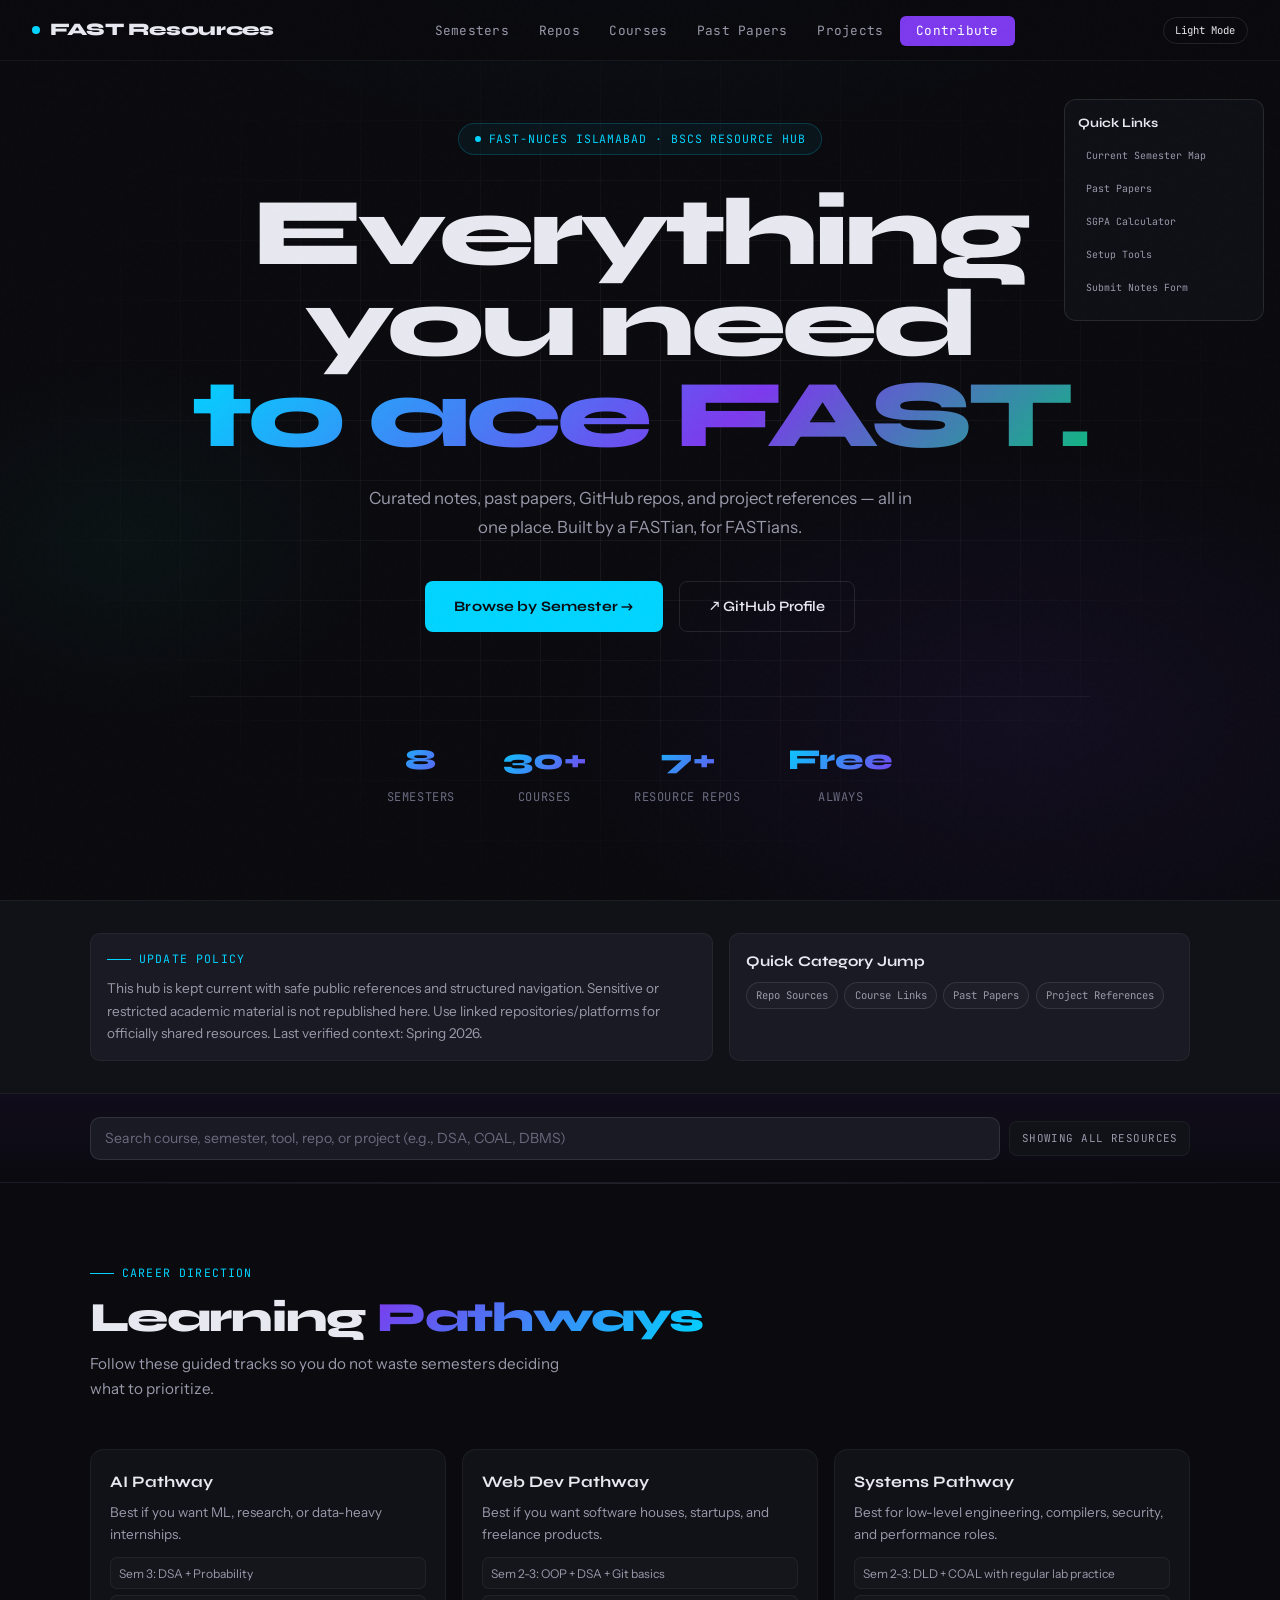
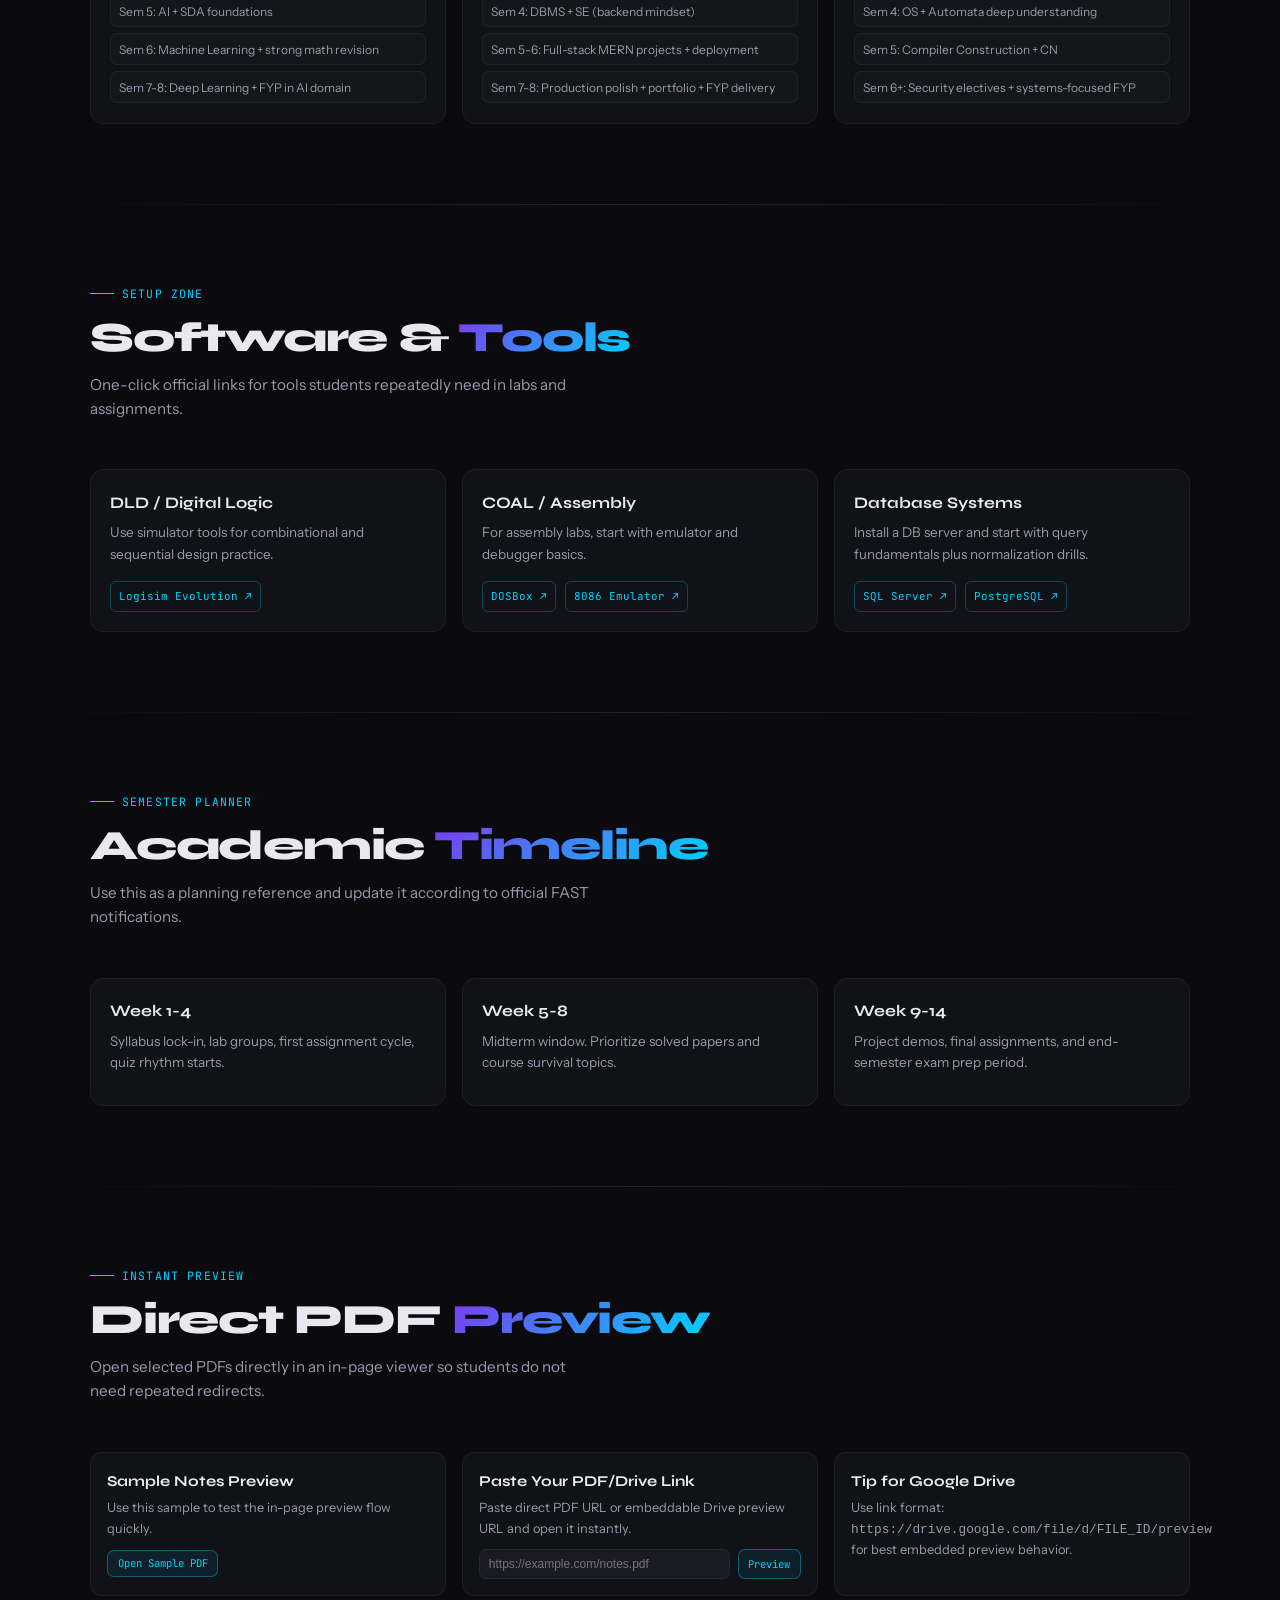
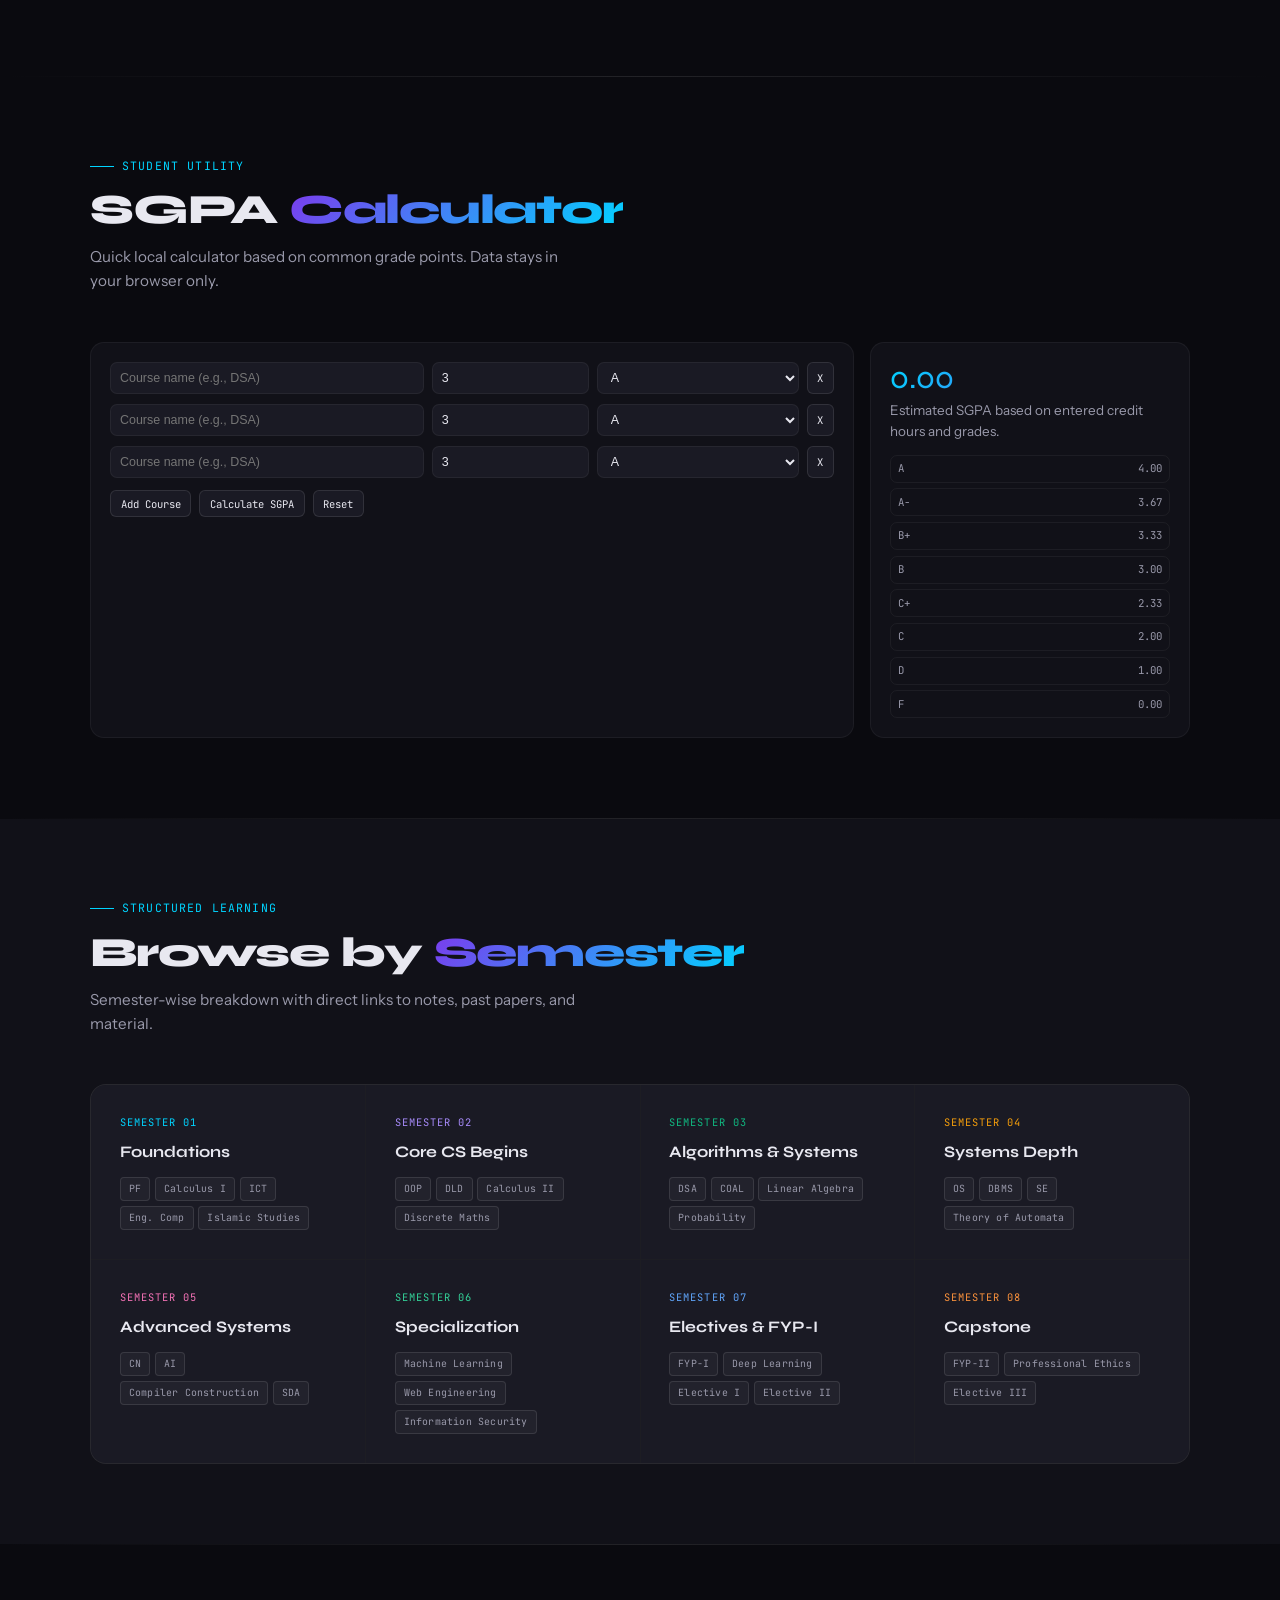
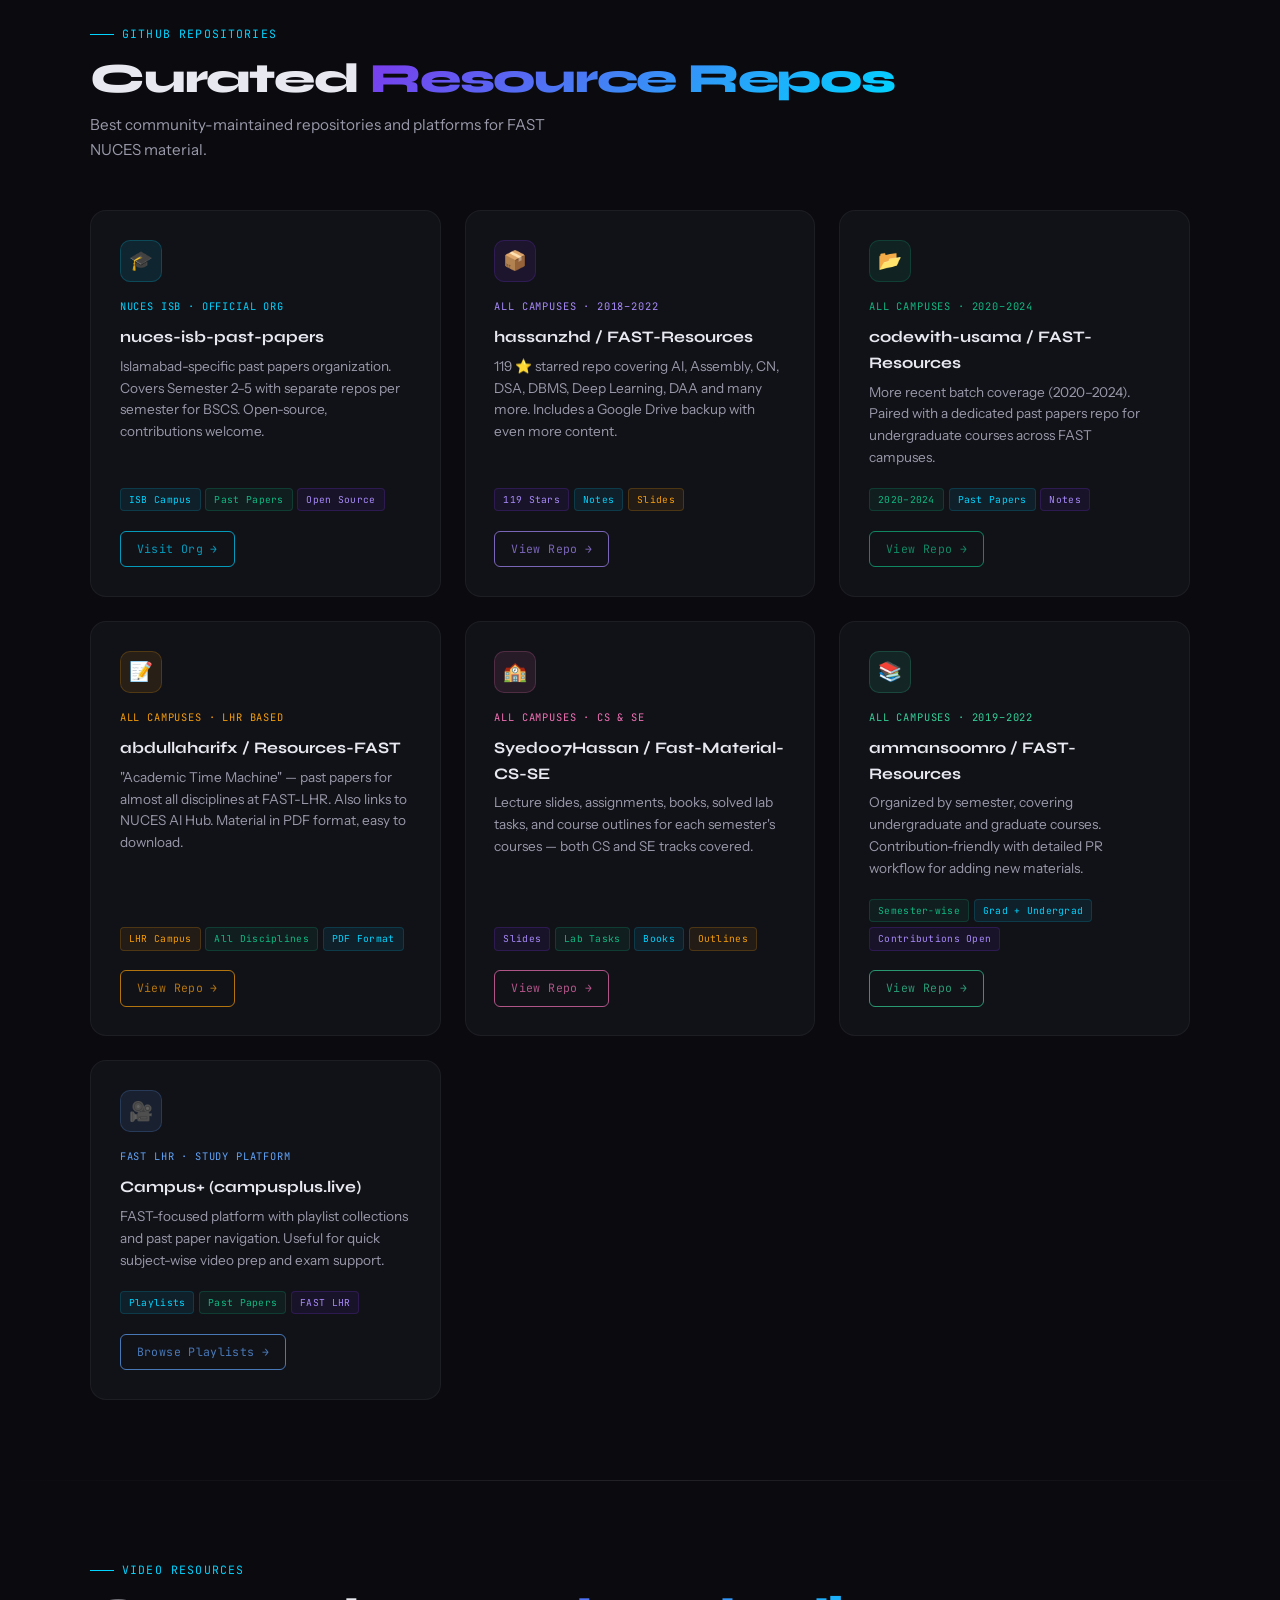
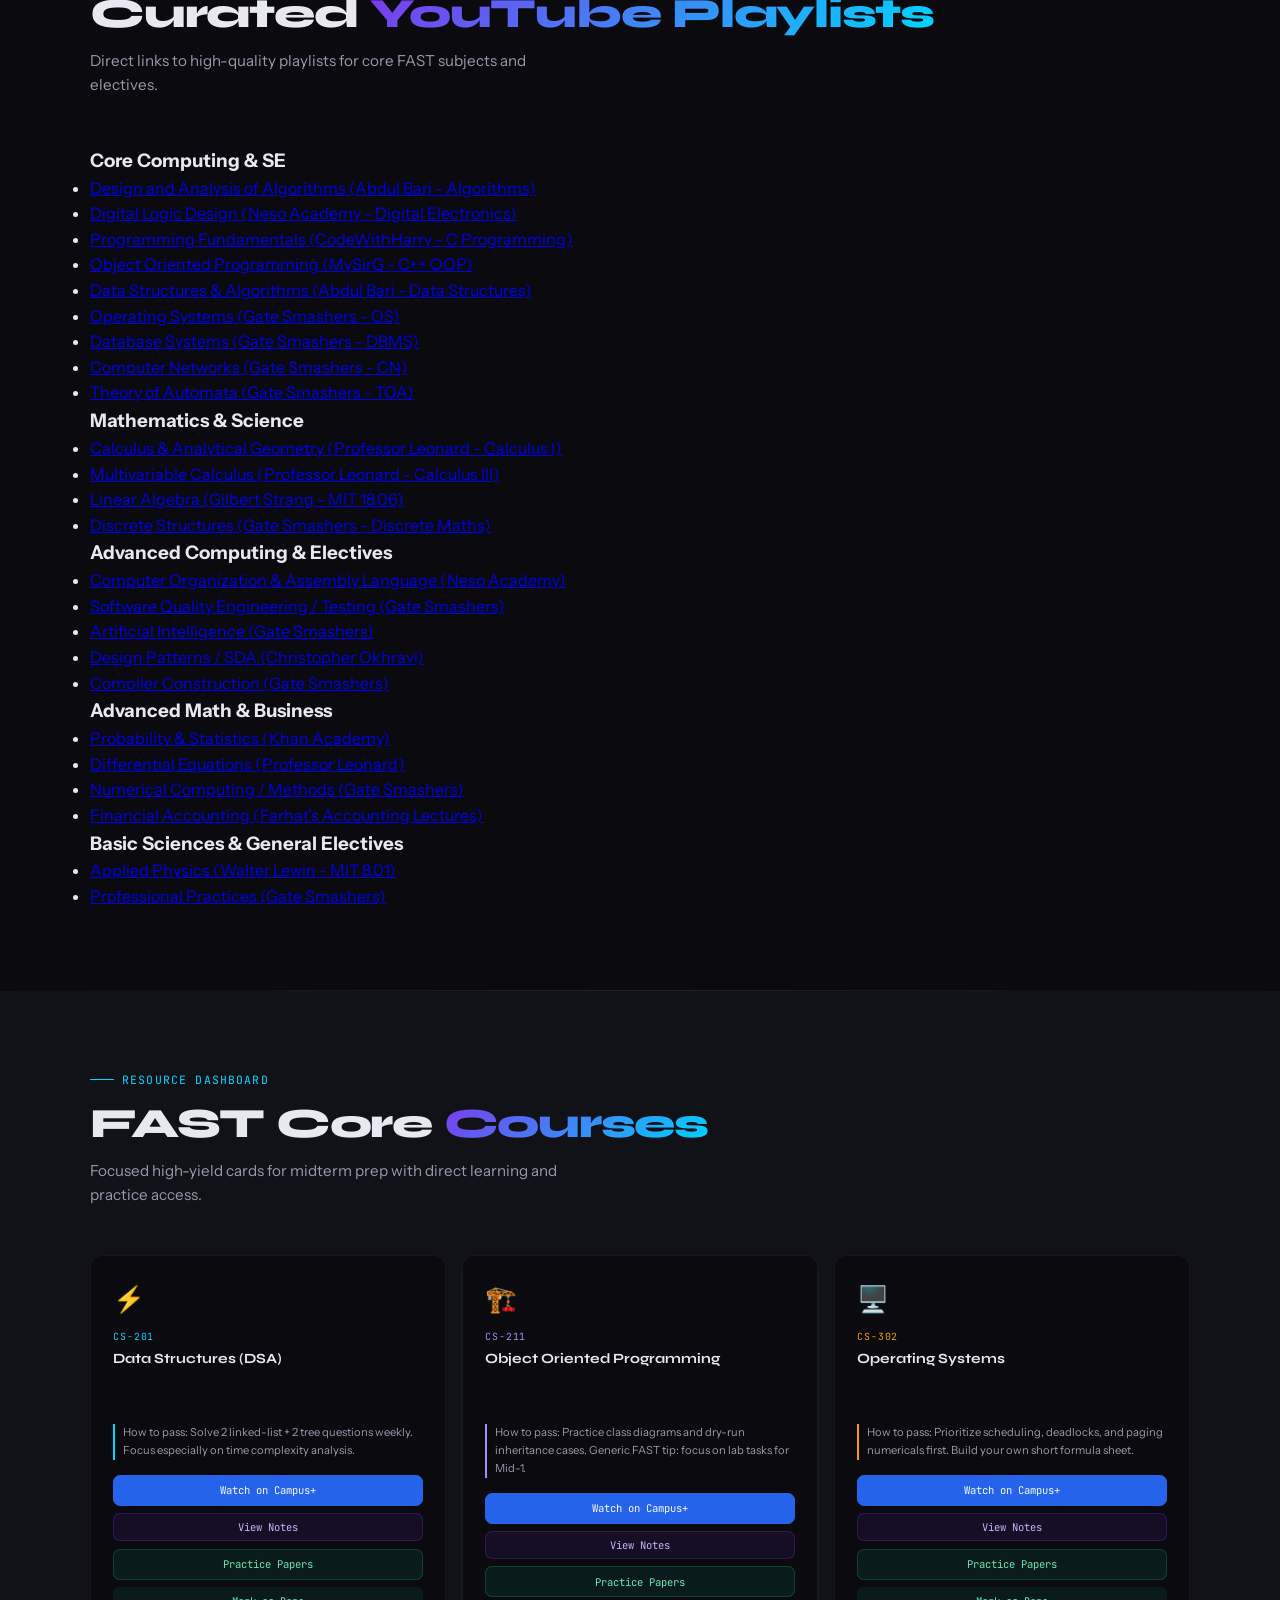
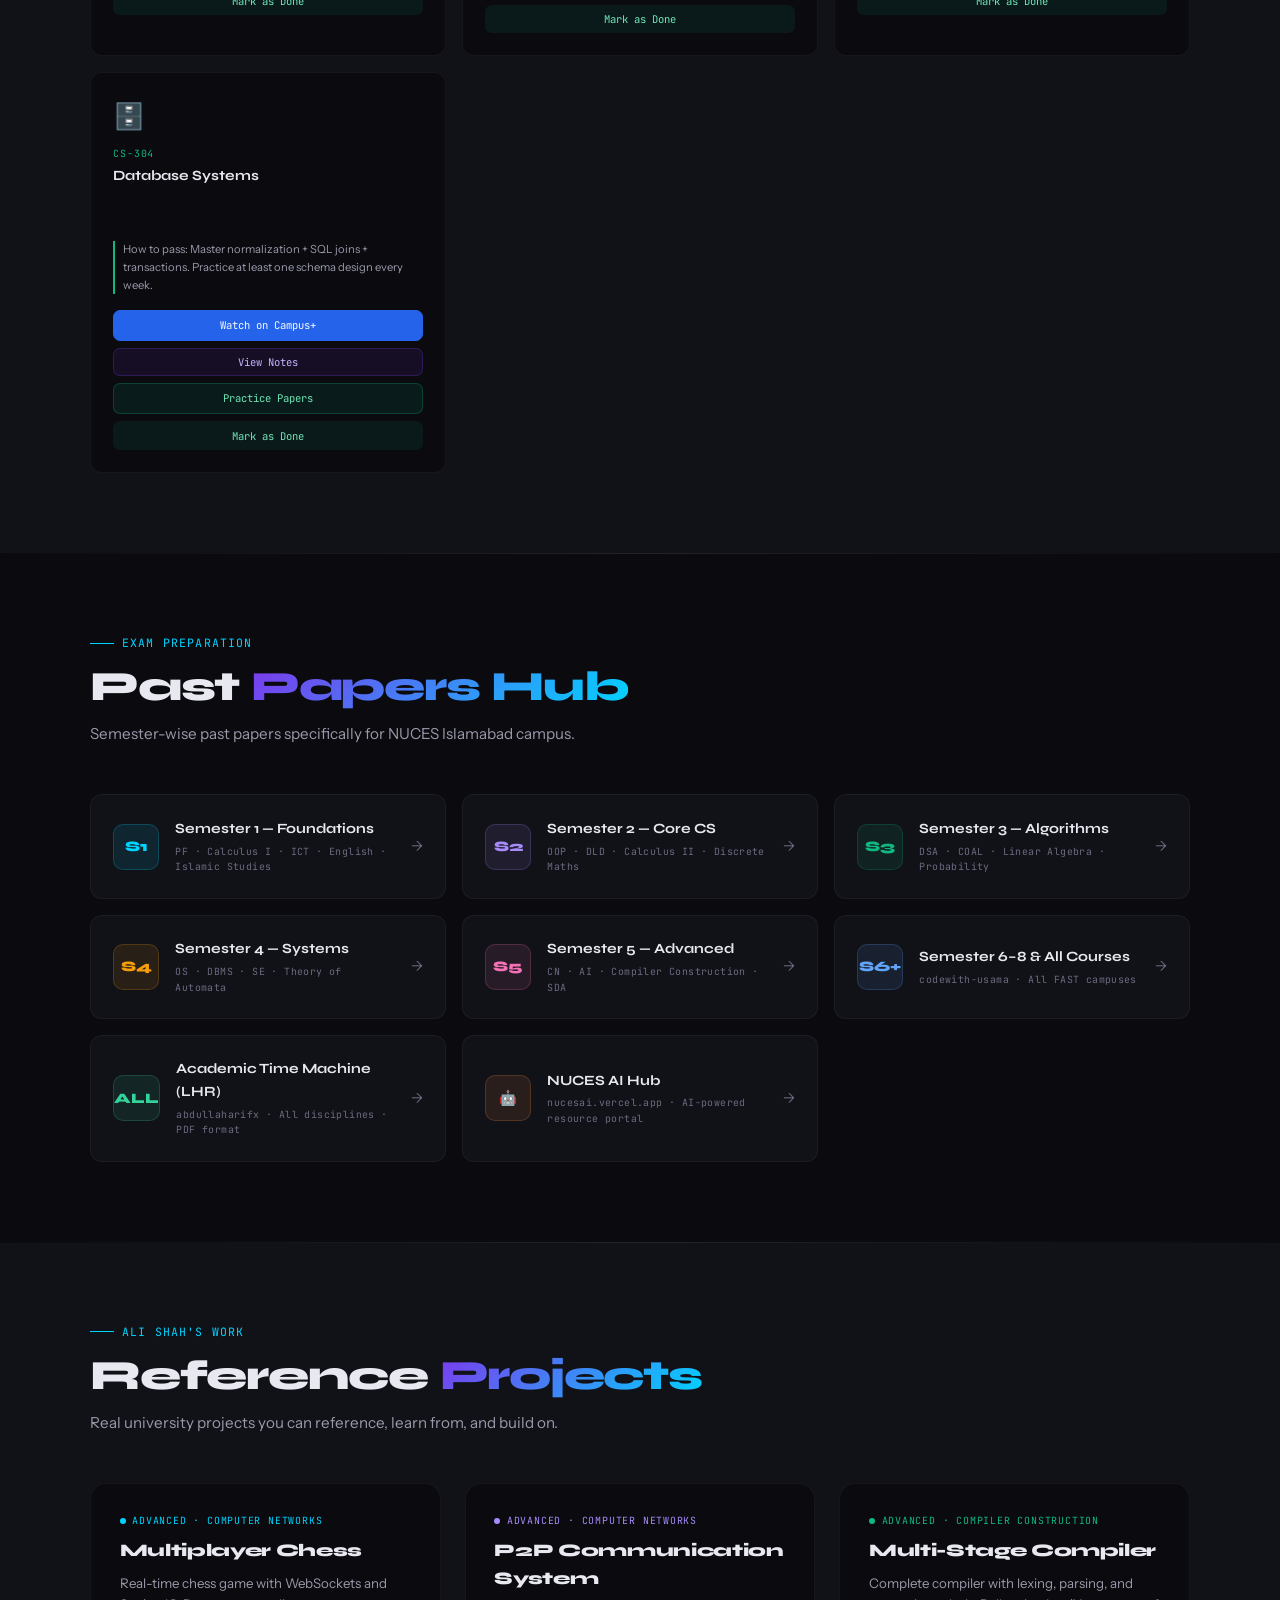
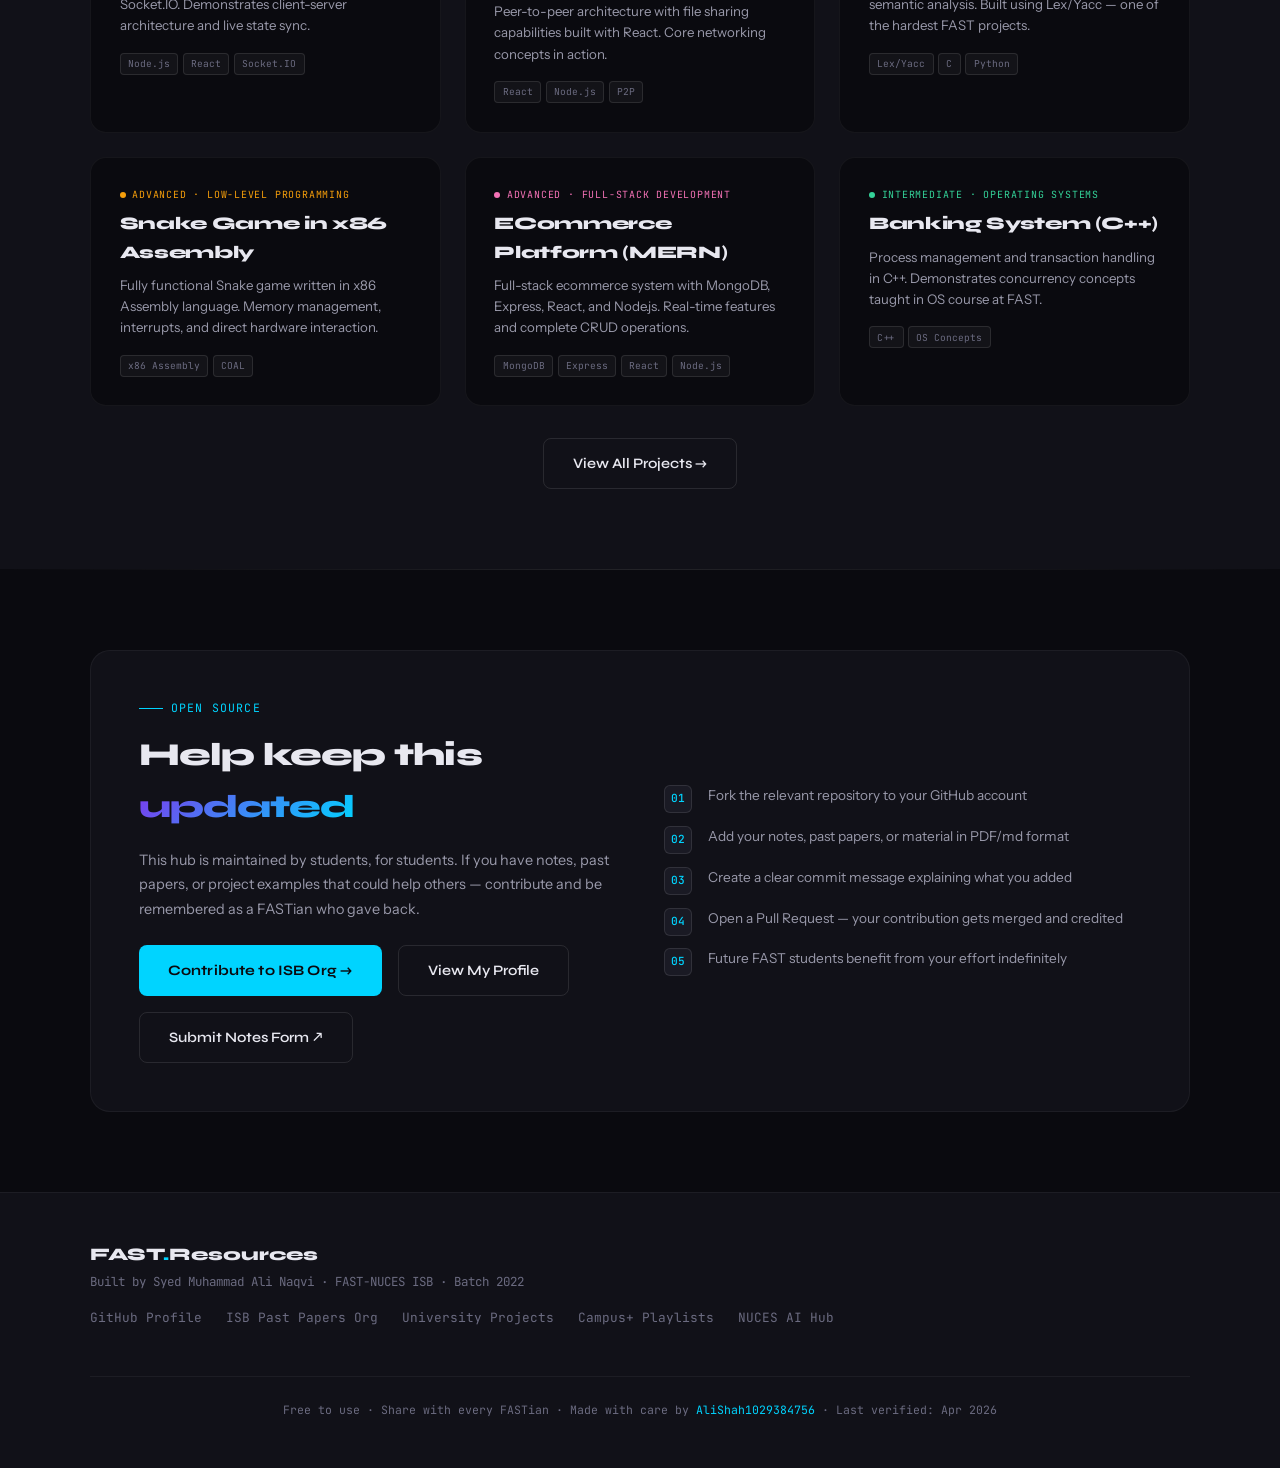
==== commit c76c715f: "Add YouTube Playlists section" ====
--- a/index.html
+++ b/index.html
@@ -1769,6 +1769,81 @@
 
 <div class="divider"></div>
 
+<!-- PLAYLISTS -->
+<section id="playlists">
+  <div class="container">
+    <div class="section-header reveal">
+      <div class="section-tag">Video Resources</div>
+      <h2 class="section-title">Curated <span>YouTube Playlists</span></h2>
+      <p class="section-desc">Direct links to high-quality playlists for core FAST subjects and electives.</p>
+    </div>
+    <div class="playlists-grid reveal">
+
+      <!-- Core Computing & SE -->
+      <div class="playlist-group">
+        <h3 class="playlist-group-title">Core Computing & SE</h3>
+        <ul>
+          <li><a href="https://www.youtube.com/results?search_query=Abdul+Bari+Algorithms+playlist" target="_blank" rel="noopener noreferrer">Design and Analysis of Algorithms (Abdul Bari - Algorithms)</a></li>
+          <li><a href="https://www.youtube.com/results?search_query=Neso+Academy+Digital+Electronics+playlist" target="_blank" rel="noopener noreferrer">Digital Logic Design (Neso Academy - Digital Electronics)</a></li>
+          <li><a href="https://www.youtube.com/results?search_query=CodeWithHarry+C+programming+playlist" target="_blank" rel="noopener noreferrer">Programming Fundamentals (CodeWithHarry - C Programming)</a></li>
+          <li><a href="https://www.youtube.com/results?search_query=MySirG+C%2B%2B+OOP+playlist+Saurabh+Shukla" target="_blank" rel="noopener noreferrer">Object Oriented Programming (MySirG - C++ OOP)</a></li>
+          <li><a href="https://www.youtube.com/results?search_query=Abdul+Bari+Data+Structures+playlist" target="_blank" rel="noopener noreferrer">Data Structures & Algorithms (Abdul Bari - Data Structures)</a></li>
+          <li><a href="https://www.youtube.com/results?search_query=Gate+Smashers+Operating+System+playlist" target="_blank" rel="noopener noreferrer">Operating Systems (Gate Smashers - OS)</a></li>
+          <li><a href="https://www.youtube.com/results?search_query=Gate+Smashers+DBMS+playlist" target="_blank" rel="noopener noreferrer">Database Systems (Gate Smashers - DBMS)</a></li>
+          <li><a href="https://www.youtube.com/results?search_query=Gate+Smashers+Computer+Networks+playlist" target="_blank" rel="noopener noreferrer">Computer Networks (Gate Smashers - CN)</a></li>
+          <li><a href="https://www.youtube.com/results?search_query=Gate+Smashers+Theory+of+Computation+playlist" target="_blank" rel="noopener noreferrer">Theory of Automata (Gate Smashers - TOA)</a></li>
+        </ul>
+      </div>
+
+      <!-- Mathematics & Science -->
+      <div class="playlist-group">
+        <h3 class="playlist-group-title">Mathematics & Science</h3>
+        <ul>
+          <li><a href="https://www.youtube.com/results?search_query=Professor+Leonard+Calculus+I+playlist" target="_blank" rel="noopener noreferrer">Calculus & Analytical Geometry (Professor Leonard - Calculus I)</a></li>
+          <li><a href="https://www.youtube.com/results?search_query=Professor+Leonard+Calculus+III+playlist" target="_blank" rel="noopener noreferrer">Multivariable Calculus (Professor Leonard - Calculus III)</a></li>
+          <li><a href="https://www.youtube.com/results?search_query=Gilbert+Strang+MIT+18.06+Linear+Algebra+playlist" target="_blank" rel="noopener noreferrer">Linear Algebra (Gilbert Strang - MIT 18.06)</a></li>
+          <li><a href="https://www.youtube.com/results?search_query=Gate+Smashers+Discrete+Mathematics+playlist" target="_blank" rel="noopener noreferrer">Discrete Structures (Gate Smashers - Discrete Maths)</a></li>
+        </ul>
+      </div>
+
+      <!-- Advanced & Electives -->
+      <div class="playlist-group">
+        <h3 class="playlist-group-title">Advanced Computing & Electives</h3>
+        <ul>
+          <li><a href="https://www.youtube.com/results?search_query=Neso+Academy+Computer+Organization+Architecture+playlist" target="_blank" rel="noopener noreferrer">Computer Organization & Assembly Language (Neso Academy)</a></li>
+          <li><a href="https://www.youtube.com/results?search_query=Gate+Smashers+Software+Engineering+Testing+playlist" target="_blank" rel="noopener noreferrer">Software Quality Engineering / Testing (Gate Smashers)</a></li>
+          <li><a href="https://www.youtube.com/results?search_query=Gate+Smashers+Artificial+Intelligence+playlist" target="_blank" rel="noopener noreferrer">Artificial Intelligence (Gate Smashers)</a></li>
+          <li><a href="https://www.youtube.com/results?search_query=Christopher+Okhravi+Design+Patterns+Java+playlist" target="_blank" rel="noopener noreferrer">Design Patterns / SDA (Christopher Okhravi)</a></li>
+          <li><a href="https://www.youtube.com/results?search_query=Gate+Smashers+Compiler+Design+playlist" target="_blank" rel="noopener noreferrer">Compiler Construction (Gate Smashers)</a></li>
+        </ul>
+      </div>
+
+      <!-- Other electives -->
+      <div class="playlist-group">
+        <h3 class="playlist-group-title">Advanced Math & Business</h3>
+        <ul>
+          <li><a href="https://www.youtube.com/results?search_query=Khan+Academy+Statistics+and+Probability+playlist" target="_blank" rel="noopener noreferrer">Probability & Statistics (Khan Academy)</a></li>
+          <li><a href="https://www.youtube.com/results?search_query=Professor+Leonard+Differential+Equations+playlist" target="_blank" rel="noopener noreferrer">Differential Equations (Professor Leonard)</a></li>
+          <li><a href="https://www.youtube.com/results?search_query=Gate+Smashers+Numerical+Methods+playlist" target="_blank" rel="noopener noreferrer">Numerical Computing / Methods (Gate Smashers)</a></li>
+          <li><a href="https://www.youtube.com/results?search_query=Farhat%27s+Accounting+Lectures+Financial+Accounting+playlist" target="_blank" rel="noopener noreferrer">Financial Accounting (Farhat's Accounting Lectures)</a></li>
+        </ul>
+      </div>
+
+      <!-- Basic Sciences & General -->
+      <div class="playlist-group">
+        <h3 class="playlist-group-title">Basic Sciences & General Electives</h3>
+        <ul>
+          <li><a href="https://www.youtube.com/results?search_query=Walter+Lewin+MIT+8.01+Physics+I+playlist" target="_blank" rel="noopener noreferrer">Applied Physics (Walter Lewin - MIT 8.01)</a></li>
+          <li><a href="https://www.youtube.com/results?search_query=Gate+Smashers+Professional+Practices+Cyber+Law+playlist" target="_blank" rel="noopener noreferrer">Professional Practices (Gate Smashers)</a></li>
+        </ul>
+      </div>
+
+    </div>
+  </div>
+</section>
+
+<div class="divider"></div>
+
 <!-- COURSES -->
 <section id="courses">
   <div class="container">
